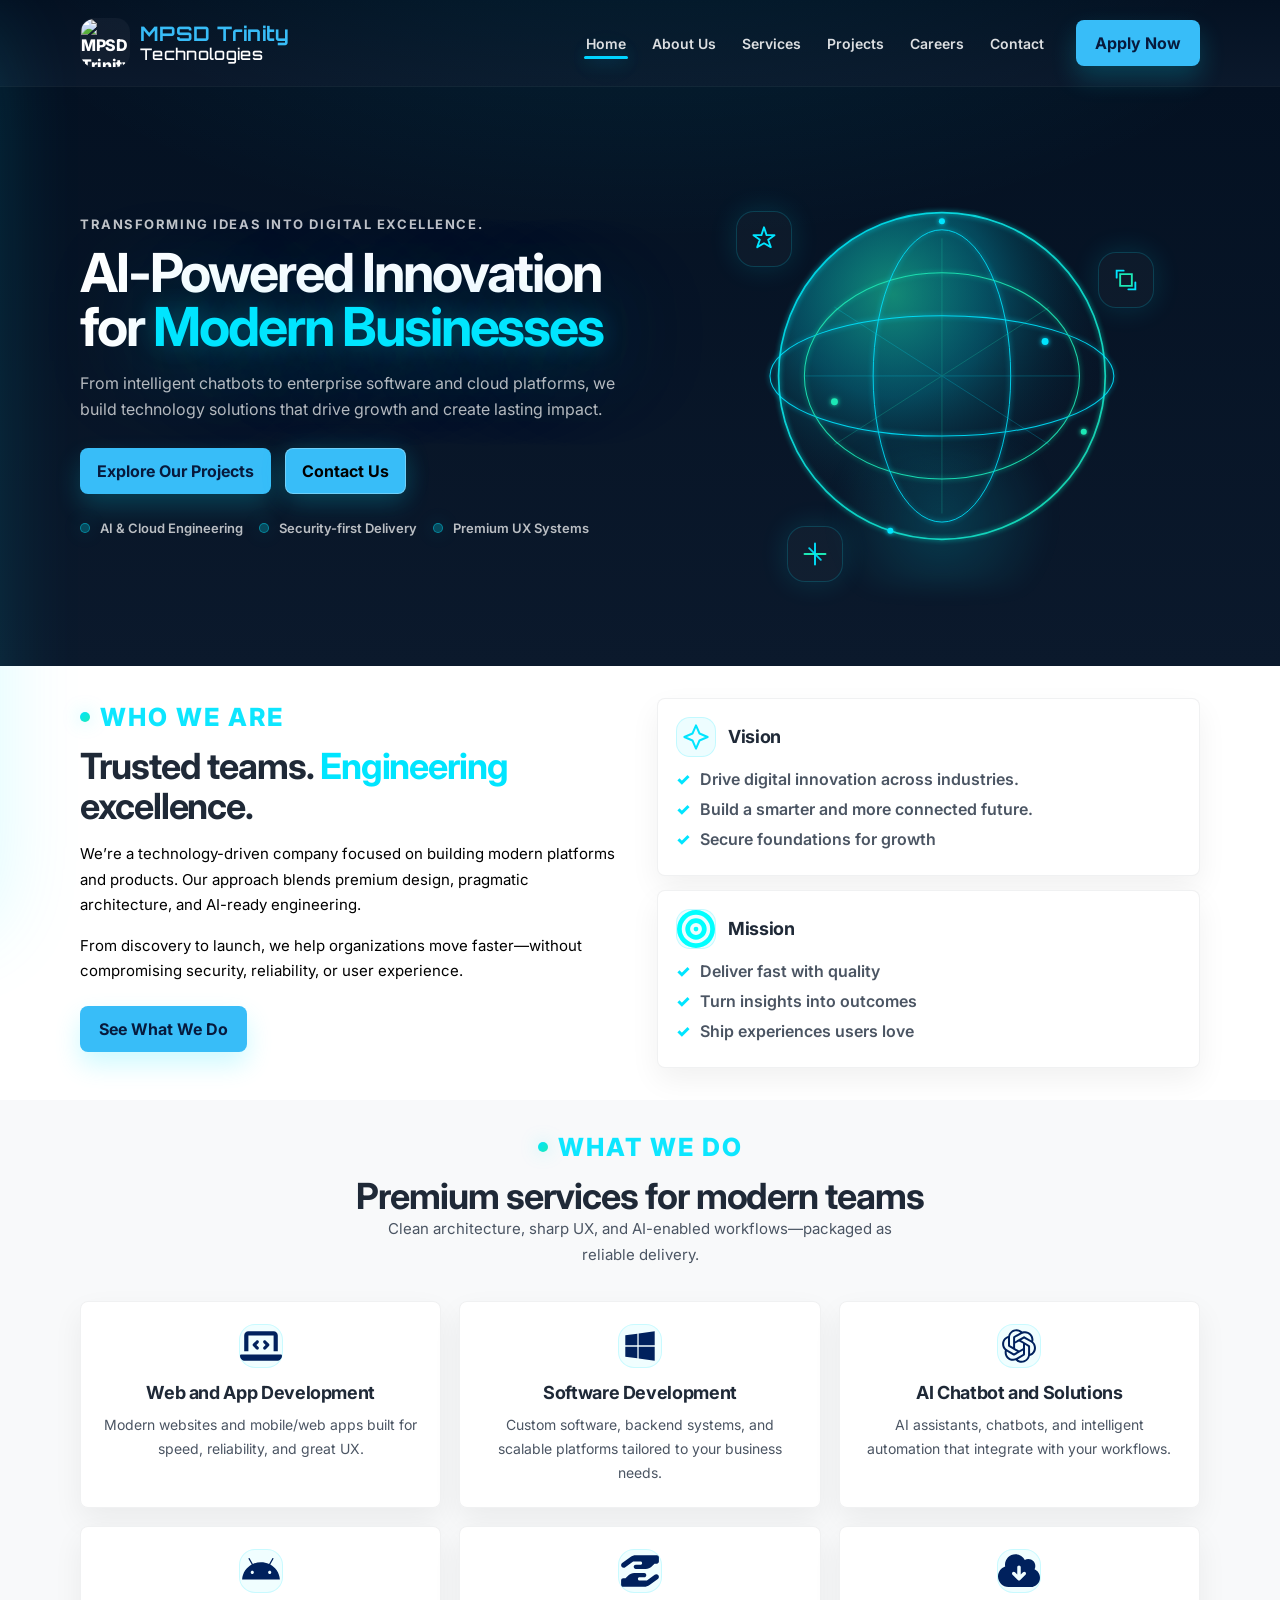
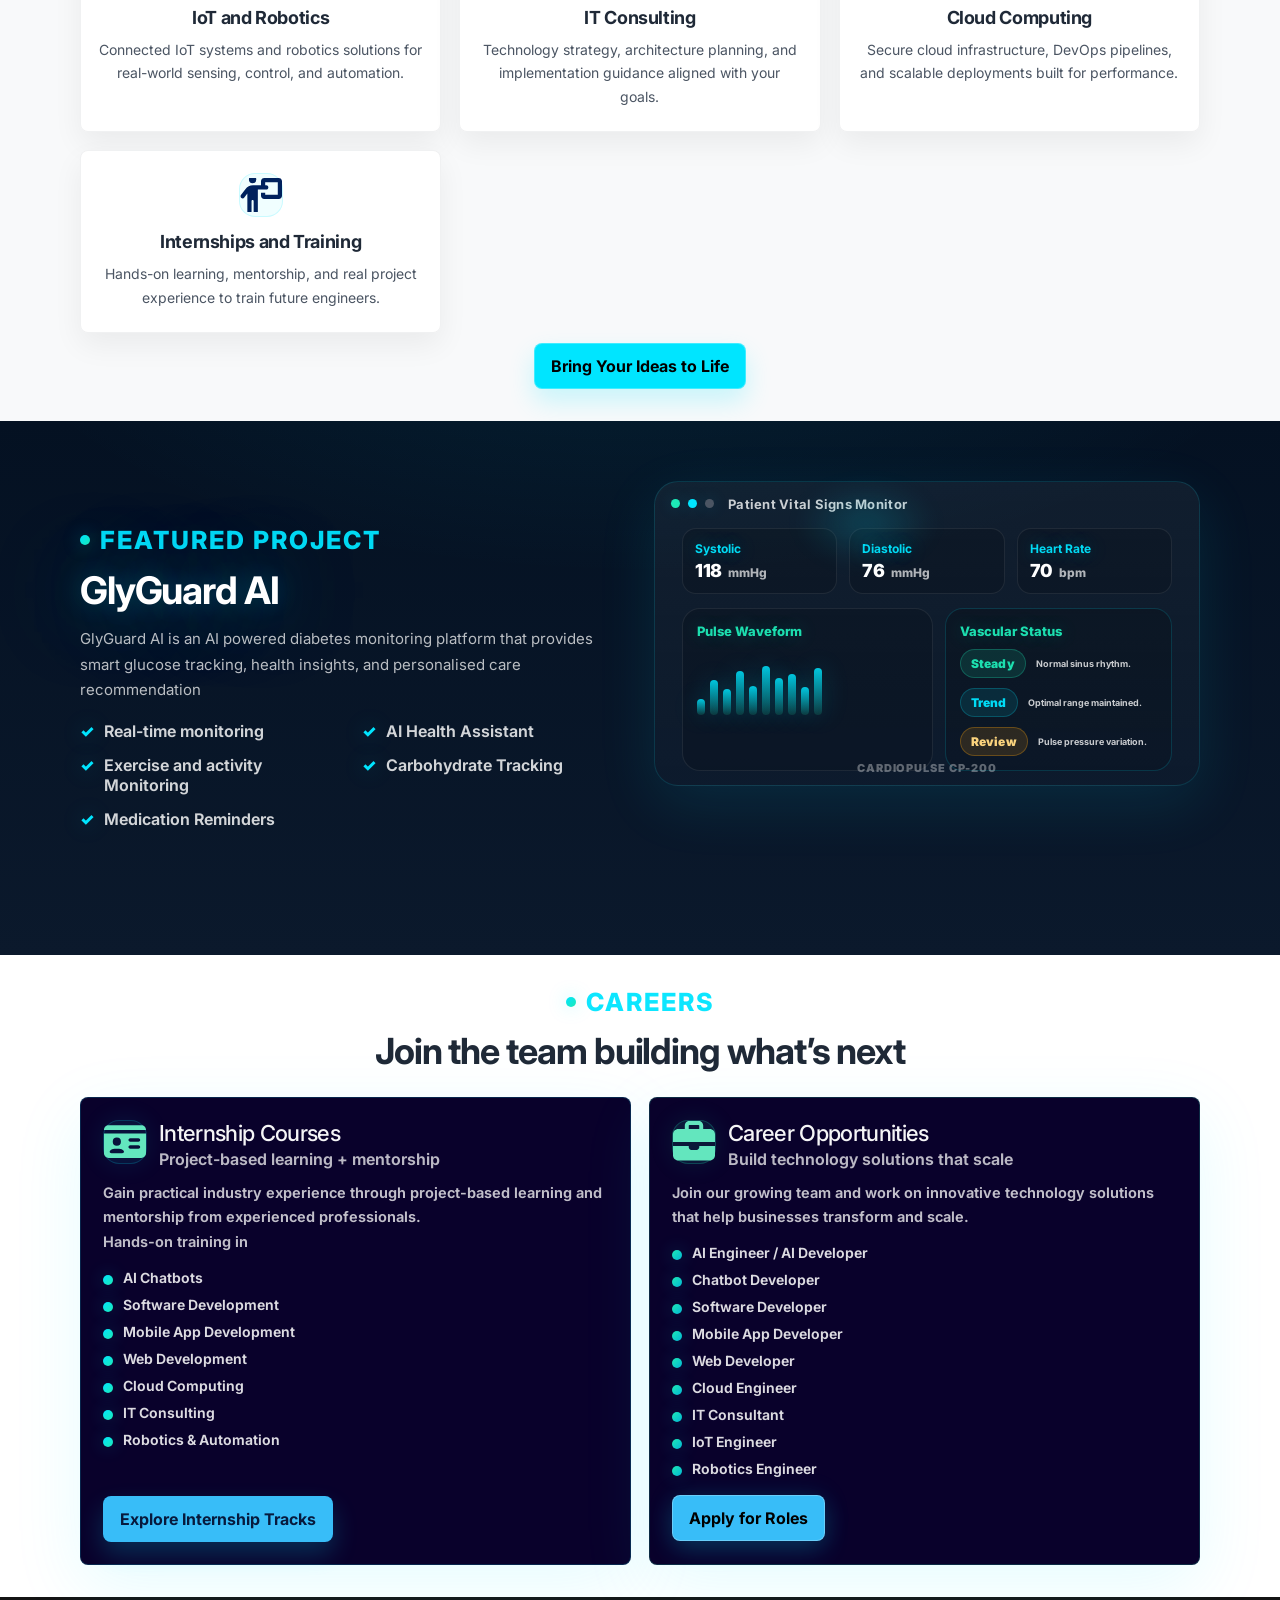
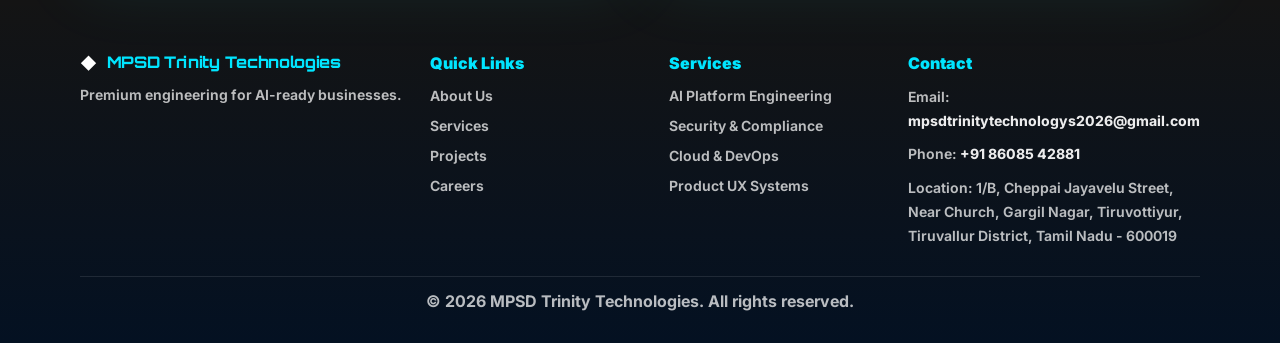
==== index.html @ 59fd7f6c "Add files via upload" ====
<!doctype html>
<html lang="en">
<head>
  <meta charset="UTF-8" />
  <meta name="viewport" content="width=device-width, initial-scale=1.0" />
  <meta name="description" content="MPSD Trinity Technologies — AI-powered innovation, software development, cloud computing, and IT consulting for modern businesses." />
  <meta name="keywords" content="MPSD Trinity Technologies, AI, software development, cloud computing, IT consulting, web development, chatbot" />
  <meta property="og:title" content="MPSD Trinity Technologies — AI-Powered Innovation" />
  <meta property="og:description" content="From intelligent chatbots to enterprise software and cloud platforms, we build technology solutions that drive growth." />
  <meta property="og:type" content="website" />
  <meta property="og:url" content="https://mpsdtrinitytechnologies.com" />
  <meta name="twitter:card" content="summary_large_image" />

  <title>MPSD Trinity Technologies — AI-Powered Innovation</title>

  <link rel="icon" type="image/svg+xml" href="./favicon.svg" />

  <!-- Fonts -->
  <link rel="preconnect" href="https://fonts.googleapis.com" />
  <link rel="preconnect" href="https://fonts.gstatic.com" crossorigin />
  <link href="https://fonts.googleapis.com/css2?family=Inter:wght@400;500;600;700;800&display=swap" rel="stylesheet" />
  <link href="https://fonts.googleapis.com/css2?family=Orbitron:wght@500;600;700;800&display=swap" rel="stylesheet" />

  <link rel="stylesheet" href="./styles.css" />
</head>
<body>
  <!-- Shared Header -->
  <div data-include="navbar"></div>

  <!-- Hero -->
  <section class="section section--dark" id="home">
    <div class="container hero">
      <div class="hero-left">
        <div class="kicker">Transforming Ideas into Digital Excellence.</div>
        <h1 class="hero-title">
          AI-Powered Innovation for <span class="accent" style="text-shadow: 0 0 100px rgba(0, 229, 255, 0.55), 0 0 26px rgba(0, 229, 255, 0.24);">Modern Businesses</span>
        </h1>
        <p class="hero-subtitle">
From intelligent chatbots to enterprise software and cloud platforms, we build technology solutions that drive growth and create lasting impact.        </p>

        <div class="hero-actions">
          <a class="btn btn--primary" href="projects.html">Explore Our Projects</a>
          <a class="btn btn--ghost" href="contact.html">Contact Us</a>
        </div>

        <div class="hero-trust" aria-label="Highlights">
          <div class="trust-item"><span class="trust-dot" aria-hidden="true"></span>AI & Cloud Engineering</div>
          <div class="trust-item"><span class="trust-dot" aria-hidden="true"></span>Security-first Delivery</div>
          <div class="trust-item"><span class="trust-dot" aria-hidden="true"></span>Premium UX Systems</div>
        </div>
      </div>

      <div class="hero-right" aria-label="Glowing tech graphic">
        <div class="globe-wrap">
          <!-- Neon abstract globe + orbit lines -->
          <svg class="globe" viewBox="0 0 600 600" role="img" aria-label="Globe graphic">
            <defs>
              <radialGradient id="g1" cx="35%" cy="25%" r="70%">
                <stop offset="0%" stop-color="#1DE9B6" stop-opacity="0.55" />
                <stop offset="45%" stop-color="#00E5FF" stop-opacity="0.25" />
                <stop offset="100%" stop-color="#041122" stop-opacity="0" />
              </radialGradient>
              <linearGradient id="stroke" x1="0" y1="0" x2="1" y2="1">
                <stop offset="0%" stop-color="#00E5FF" />
                <stop offset="100%" stop-color="#1DE9B6" />
              </linearGradient>
              <filter id="glow">
                <feGaussianBlur stdDeviation="3" result="blur" />
                <feMerge>
                  <feMergeNode in="blur" />
                  <feMergeNode in="SourceGraphic" />
                </feMerge>
              </filter>
            </defs>

            <circle cx="300" cy="300" r="190" fill="url(#g1)" />
            <circle cx="300" cy="300" r="190" fill="none" stroke="url(#stroke)" stroke-width="2" opacity="0.9" filter="url(#glow)" />

            <!-- Latitude/longitude rings -->
            <g opacity="0.9" filter="url(#glow)">
              <ellipse cx="300" cy="300" rx="200" ry="70" fill="none" stroke="#00E5FF" stroke-width="1.2" />
              <ellipse cx="300" cy="300" rx="160" ry="120" fill="none" stroke="#1DE9B6" stroke-width="1.2" />
              <ellipse cx="300" cy="300" rx="80" ry="170" fill="none" stroke="#00E5FF" stroke-width="1.1" />
            </g>

            <!-- Orbit particles -->
            <g filter="url(#glow)">
              <circle cx="420" cy="260" r="4" fill="#00E5FF" />
              <circle cx="175" cy="330" r="4" fill="#1DE9B6" />
              <circle cx="300" cy="120" r="3.5" fill="#00E5FF" />
              <circle cx="465" cy="365" r="3.5" fill="#1DE9B6" />
              <circle cx="240" cy="480" r="3.5" fill="#00E5FF" />
            </g>

            <!-- Tech grid -->
            <g opacity="0.25">
              <path d="M140 300H460" stroke="#00E5FF" stroke-width="1" />
              <path d="M300 140V460" stroke="#1DE9B6" stroke-width="1" />
              <path d="M175 220L425 380" stroke="#00E5FF" stroke-width="1" />
              <path d="M425 220L175 380" stroke="#1DE9B6" stroke-width="1" />
            </g>
          </svg>

          <!-- Floating AI/tech icons -->
          <div class="float-icon i-1" aria-hidden="true">
            <svg width="28" height="28" viewBox="0 0 24 24" fill="none" xmlns="http://www.w3.org/2000/svg">
              <path d="M12 2l2.2 6.7H21l-5.4 3.9L17.8 19 12 15.6 6.2 19l2.2-6.4L3 8.7h6.8L12 2z" stroke="#00E5FF" stroke-width="1.6" stroke-linejoin="round" />
            </svg>
          </div>
          <div class="float-icon i-2" aria-hidden="true">
            <svg width="28" height="28" viewBox="0 0 24 24" fill="none" xmlns="http://www.w3.org/2000/svg">
              <path d="M7 7h10v10H7V7z" stroke="#1DE9B6" stroke-width="1.6" />
              <path d="M4 10V4h6" stroke="#00E5FF" stroke-width="1.6" stroke-linecap="round" />
              <path d="M20 14v6h-6" stroke="#00E5FF" stroke-width="1.6" stroke-linecap="round" />
            </svg>
          </div>
          <div class="float-icon i-3" aria-hidden="true">
            <svg width="28" height="28" viewBox="0 0 24 24" fill="none" xmlns="http://www.w3.org/2000/svg">
              <path d="M12 3v18" stroke="#00E5FF" stroke-width="1.6" stroke-linecap="round" />
              <path d="M3 12h18" stroke="#1DE9B6" stroke-width="1.6" stroke-linecap="round" />
              <path d="M7 7l10 10" stroke="#00E5FF" stroke-width="1.6" stroke-linecap="round" opacity="0.9" />
            </svg>
          </div>

          <!-- subtle neon base -->
          <div class="neon-base" aria-hidden="true"></div>
        </div>
      </div>
    </div>
  </section>

  <!-- About Us -->
  <section class="section section--light" id="about">
    <div class="container about">
      <div class="about-left">
        <div class="section-label"><span class="accent-dot"></span> Who We Are</div>
        <h2 class="section-title section-title--dark">
          Trusted teams. <span class="accent">Engineering</span> excellence.
        </h2>
        <p class="body body--dark">
          We’re a technology-driven company focused on building modern platforms and products.
          Our approach blends premium design, pragmatic architecture, and AI-ready engineering.
        </p>
        <p class="body body--dark">
          From discovery to launch, we help organizations move faster—without compromising security, reliability, or user experience.
        </p>

        <div class="about-actions">
          <a class="btn btn--primary" href="#services">See What We Do</a>
        </div>
      </div>

      <div class="about-right" role="list" aria-label="Vision and Mission cards">
        <div class="info-card">
          <div class="info-card-top">
            <div class="line-icon" aria-hidden="true">
              <svg width="28" height="28" viewBox="0 0 24 24" fill="none" xmlns="http://www.w3.org/2000/svg">
                <path d="M12 2l3 7 7 3-7 3-3 7-3-7-7-3 7-3 3-7z" stroke="#00E5FF" stroke-width="1.7" stroke-linejoin="round" />
              </svg>
            </div>
            <h3 class="info-card-title">Vision</h3>
          </div>
          <ul class="check-list">
            <li><span class="check">✓</span>Drive digital innovation across industries.</li>
            <li><span class="check">✓</span>Build a smarter and more connected future.</li>
            <li><span class="check">✓</span>Secure foundations for growth</li>
          </ul>
        </div>

        <div class="info-card">
          <div class="info-card-top">
            <div class="line-icon" aria-hidden="true">
                   <svg xmlns="http://www.w3.org/2000/svg" viewBox="0 0 512 512">
    <path fill="#00FFFF" d="M448 256a192 192 0 1 0 -384 0 192 192 0 1 0 384 0zM0 256a256 256 0 1 1 512 0 256 256 0 1 1 -512 0zm256 80a80 80 0 1 0 0-160 80 80 0 1 0 0 160zm0-224a144 144 0 1 1 0 288 144 144 0 1 1 0-288zM224 256a32 32 0 1 1 64 0 32 32 0 1 1 -64 0z"/>
</svg>
        
            </div>
            <h3 class="info-card-title">Mission</h3>
          </div>
          <ul class="check-list">
            <li><span class="check">✓</span>Deliver fast with quality</li>
            <li><span class="check">✓</span>Turn insights into outcomes</li>
            <li><span class="check">✓</span>Ship experiences users love</li>
          </ul>
        </div>
      </div>
    </div>
  </section>

  <!-- Services -->
  <section class="section section--offwhite" id="services">
    <div class="container">
      <div class="center-head">
        <div class="section-label section-label--center"><span class="accent-dot"></span> What We Do</div>
        <h2 class="section-title section-title--dark">Premium services for modern teams</h2>
        <p class="body body--dark" style="max-width: 62ch; margin: 0 auto;">
          Clean architecture, sharp UX, and AI-enabled workflows—packaged as reliable delivery.
        </p>
      </div>

        <div class="grid-3 services-grid" role="list" aria-label="Services">
        	  <!-- 1. Web and app development -->
        	  <div class="feature-card" role="listitem">
         	  	 <div class="line-icon line-icon--c">
         	  	    <svg xmlns="http://www.w3.org/2000/svg" viewBox="0 0 640 640"><path fill="rgb(0, 33, 93)" d="M64 160C64 124.7 92.7 96 128 96L512 96C547.3 96 576 124.7 576 160L576 400L512 400L512 160L128 160L128 400L64 400L64 160zM0 467.2C0 456.6 8.6 448 19.2 448L620.8 448C631.4 448 640 456.6 640 467.2C640 509.6 605.6 544 563.2 544L76.8 544C34.4 544 0 509.6 0 467.2zM281 273L250 304L281 335C290.4 344.4 290.4 359.6 281 368.9C271.6 378.2 256.4 378.3 247.1 368.9L199.1 320.9C189.7 311.5 189.7 296.3 199.1 287L247.1 239C256.5 229.6 271.7 229.6 281 239C290.3 248.4 290.4 263.6 281 272.9zM393 239L441 287C450.4 296.4 450.4 311.6 441 320.9L393 368.9C383.6 378.3 368.4 378.3 359.1 368.9C349.8 359.5 349.7 344.3 359.1 335L390.1 304L359.1 273C349.7 263.6 349.7 248.4 359.1 239.1C368.5 229.8 383.7 229.7 393 239.1z"/></svg>
         	  	 </div>
         	    <h3 class="feature-title">Web and App Development</h3>
        	    <p class="feature-desc">Modern websites and mobile/web apps built for speed, reliability, and great UX.</p>
        	  </div>

        	  <!-- 2. Software development -->
        	  <div class="feature-card" role="listitem">
        	    <div class="line-icon line-icon--c">
        	     <svg xmlns="http://www.w3.org/2000/svg" viewBox="0 0 640 640"><path fill="rgb(0, 33, 93)" d="M96 157.7L279.6 132.4L279.6 309.8L96 309.8L96 157.7zM96 482.3L279.6 507.6L279.6 332.4L96 332.4L96 482.3zM299.8 510.3L544 544L544 332.4L299.8 332.4L299.8 510.3zM299.8 129.7L299.8 309.8L544 309.8L544 96L299.8 129.7z"/></svg>
        	    </div>
        	    <h3 class="feature-title">Software Development</h3>
        	    <p class="feature-desc">Custom software, backend systems, and scalable platforms tailored to your business needs.</p>
        	  </div>

        	  <!-- 3. AI chatbot and solutions -->
        	  <div class="feature-card" role="listitem">
        	    <div class="line-icon line-icon--c">
        	      <svg xmlns="http://www.w3.org/2000/svg" viewBox="0 0 640 640"><path fill="rgb(0, 33, 93)" d="M260.4 249.8L260.4 201.2C260.4 197.1 261.9 194 265.5 192L363.3 135.7C376.6 128 392.5 124.4 408.9 124.4C470.3 124.4 509.3 172 509.3 222.7C509.3 226.3 509.3 230.4 508.8 234.5L407.3 175.1C401.2 171.5 395 171.5 388.9 175.1L260.4 249.8zM488.7 439.2L488.7 323C488.7 315.8 485.6 310.7 479.5 307.1L351 232.4L393 208.3C396.6 206.3 399.7 206.3 403.2 208.3L501 264.7C529.2 281.1 548.1 315.9 548.1 349.7C548.1 388.6 525.1 424.5 488.7 439.3L488.7 439.3zM230.2 336.8L188.2 312.2C184.6 310.2 183.1 307.1 183.1 303L183.1 190.4C183.1 135.6 225.1 94.1 281.9 94.1C303.4 94.1 323.4 101.3 340.3 114.1L239.4 172.5C233.3 176.1 230.2 181.2 230.2 188.4L230.2 336.9L230.2 336.9zM320.6 389L260.4 355.2L260.4 283.5L320.6 249.7L380.8 283.5L380.8 355.2L320.6 389zM359.3 544.7C337.8 544.7 317.8 537.5 300.9 524.7L401.8 466.3C407.9 462.7 411 457.6 411 450.4L411 301.9L453.5 326.5C457.1 328.5 458.6 331.6 458.6 335.7L458.6 448.3C458.6 503.1 416.1 544.6 359.3 544.6L359.3 544.6zM237.8 430.5L140.1 374.2C111.9 357.8 93 323 93 289.2C93 249.8 116.6 214.4 152.9 199.6L152.9 316.3C152.9 323.5 156 328.6 162.1 332.2L290.1 406.4L248.1 430.5C244.5 432.5 241.4 432.5 237.9 430.5zM232.2 514.5C174.3 514.5 131.8 471 131.8 417.2C131.8 413.1 132.3 409 132.8 404.9L233.7 463.3C239.8 466.9 246 466.9 252.1 463.3L380.6 389.1L380.6 437.7C380.6 441.8 379.1 444.9 375.5 446.9L277.7 503.2C264.4 510.9 248.5 514.5 232.1 514.5L232.1 514.5zM359.2 575.4C421.2 575.4 472.9 531.4 484.6 473C541.9 458.1 578.8 404.4 578.8 349.6C578.8 313.8 563.4 278.9 535.8 253.9C538.4 243.1 539.9 232.4 539.9 221.6C539.9 148.4 480.5 93.6 411.9 93.6C398.1 93.6 384.8 95.6 371.5 100.3C348.5 77.8 316.7 63.4 281.9 63.4C219.9 63.4 168.2 107.4 156.5 165.8C99.2 180.6 62.3 234.4 62.3 289.2C62.3 325 77.7 359.9 105.3 384.9C102.7 395.7 101.2 406.4 101.2 417.2C101.2 490.4 160.6 545.2 229.2 545.2C243 545.2 256.3 543.2 269.6 538.5C292.6 561 324.4 575.4 359.2 575.4z"/></svg>

        	    </div>
        	    <h3 class="feature-title">AI Chatbot and Solutions</h3>
        	    <p class="feature-desc">AI assistants, chatbots, and intelligent automation that integrate with your workflows.</p>
        	  </div>

        	  <!-- 4. IoT and robotics -->
        	  <div class="feature-card" role="listitem">
        	    <div class="line-icon line-icon--c">
        	      <svg xmlns="http://www.w3.org/2000/svg" viewBox="0 0 640 640"><path fill="rgb(0, 33, 93)" d="M452.5 317.9C465.8 317.9 476.5 328.6 476.5 341.9C476.5 355.2 465.8 365.9 452.5 365.9C439.2 365.9 428.5 355.2 428.5 341.9C428.5 328.6 439.2 317.9 452.5 317.9zM187.4 317.9C200.7 317.9 211.4 328.6 211.4 341.9C211.4 355.2 200.7 365.9 187.4 365.9C174.1 365.9 163.4 355.2 163.4 341.9C163.4 328.6 174.1 317.9 187.4 317.9zM461.1 221.4L509 138.4C509.8 137.3 510.3 136 510.5 134.6C510.7 133.2 510.7 131.9 510.4 130.5C510.1 129.1 509.5 127.9 508.7 126.8C507.9 125.7 506.9 124.8 505.7 124.1C504.5 123.4 503.2 123 501.8 122.8C500.4 122.6 499.1 122.8 497.8 123.2C496.5 123.6 495.3 124.3 494.2 125.1C493.1 125.9 492.3 127.1 491.7 128.3L443.2 212.4C404.4 195 362.4 186 319.9 186C277.4 186 235.4 195 196.6 212.4L148.2 128.4C147.6 127.2 146.7 126.1 145.7 125.2C144.7 124.3 143.4 123.7 142.1 123.3C140.8 122.9 139.4 122.8 138.1 122.9C136.8 123 135.4 123.5 134.2 124.2C133 124.9 132 125.8 131.2 126.9C130.4 128 129.8 129.3 129.5 130.6C129.2 131.9 129.2 133.3 129.4 134.7C129.6 136.1 130.2 137.3 130.9 138.5L178.8 221.5C96.5 266.2 40.2 349.5 32 448L608 448C599.8 349.5 543.5 266.2 461.1 221.4z"/></svg>

        	    </div>
        	    <h3 class="feature-title">IoT and Robotics</h3>
        	    <p class="feature-desc">Connected IoT systems and robotics solutions for real-world sensing, control, and automation.</p>
        	  </div>

        	  <!-- 5. IT consulting -->
        	  <div class="feature-card" role="listitem">
        	    <div class="line-icon line-icon--c">
        	    <svg xmlns="http://www.w3.org/2000/svg" viewBox="0 0 640 640"><path fill="rgb(0, 33, 93)" d="M498.8 250.5L541.3 208L576 208C593.7 208 608 193.7 608 176L608 112C608 94.3 593.7 80 576 80L255.6 80C226.6 80 198.3 89.3 174.9 106.5L48.3 199.8C30.5 212.9 26.7 237.9 39.8 255.7C52.9 273.5 77.9 277.3 95.7 264.2L215.4 176L328 176C341.3 176 352 186.7 352 200C352 213.3 341.3 224 328 224L256 224C238.3 224 224 238.3 224 256C224 273.7 238.3 288 256 288L408.2 288C442.1 288 474.7 274.5 498.7 250.5zM141.3 389.5L98.7 432L64 432C46.3 432 32 446.3 32 464L32 528C32 545.7 46.3 560 64 560L384.5 560C413.5 560 441.8 550.7 465.2 533.5L591.8 440.2C609.6 427.1 613.4 402.1 600.3 384.3C587.2 366.5 562.2 362.7 544.4 375.8L424.6 464L312 464C298.7 464 288 453.3 288 440C288 426.7 298.7 416 312 416L384 416C401.7 416 416 401.7 416 384C416 366.3 401.7 352 384 352L231.8 352C197.9 352 165.3 365.5 141.3 389.5z"/></svg>
        	    </div>
        	    <h3 class="feature-title">IT Consulting</h3>
        	    <p class="feature-desc">Technology strategy, architecture planning, and implementation guidance aligned with your goals.</p>
        	  </div>

        	  <!-- 6. Cloud computing -->
        	  <div class="feature-card" role="listitem">
        	    <div class="line-icon line-icon--c">
        	     <svg xmlns="http://www.w3.org/2000/svg" viewBox="0 0 576 512"><path fill="rgb(0, 33, 93)" d="M144 480c-79.5 0-144-64.5-144-144 0-63.4 41-117.2 97.9-136.5-1.3-7.7-1.9-15.5-1.9-23.5 0-79.5 64.5-144 144-144 55.4 0 103.5 31.3 127.6 77.1 14.2-8.3 30.8-13.1 48.4-13.1 53 0 96 43 96 96 0 15.7-3.8 30.6-10.5 43.7 44 20.3 74.5 64.7 74.5 116.3 0 70.7-57.3 128-128 128l-304 0zM377 313c9.4-9.4 9.4-24.6 0-33.9s-24.6-9.4-33.9 0l-31 31 0-102.1c0-13.3-10.7-24-24-24s-24 10.7-24 24l0 102.1-31-31c-9.4-9.4-24.6-9.4-33.9 0s-9.4 24.6 0 33.9l72 72c9.4 9.4 24.6 9.4 33.9 0l72-72z"/></svg>

        	    </div>
        	    <h3 class="feature-title">Cloud Computing</h3>
        	    <p class="feature-desc">Secure cloud infrastructure, DevOps pipelines, and scalable deployments built for performance.</p>
        	  </div>

        	  <!-- 7. Internships and training -->
        	  <div class="feature-card" role="listitem">
        	    <div class="line-icon line-icon--c">
        	      <svg xmlns="http://www.w3.org/2000/svg" viewBox="0 0 640 512"><!--!Font Awesome Free v7.2.0 by @fontawesome - https://fontawesome.com License - https://fontawesome.com/license/free Copyright 2026 Fonticons, Inc.--><path fill="rgb(0, 33, 93)" d="M192 80a56 56 0 1 0 0-112 56 56 0 1 0 0 112zM176 512l0-160c0-8.8 7.2-16 16-16s16 7.2 16 16l0 160c0 17.7 14.3 32 32 32s32-14.3 32-32l0-336 128 0c17.7 0 32-14.3 32-32s-14.3-32-32-32l-16 0 0-48 192 0 0 192-192 0 0-32-64 0 0 48c0 26.5 21.5 48 48 48l224 0c26.5 0 48-21.5 48-48l0-224c0-26.5-21.5-48-48-48L368 0c-26.5 0-48 21.5-48 48l0 64-122.7 0c-45.6 0-88.5 21.6-115.6 58.2L14.3 260.9c-10.5 14.2-7.6 34.2 6.6 44.8s34.2 7.6 44.8-6.6L112 236.7 112 512c0 17.7 14.3 32 32 32s32-14.3 32-32z"/></svg>

        	    </div>
        	    <h3 class="feature-title">Internships and Training</h3>
        	    <p class="feature-desc">Hands-on learning, mentorship, and real project experience to train future engineers.</p>
        	  </div> 
            
      </div>
           <div style="text-align: center;">     <a class="btn btn--primary" href="./contact.html" style="margin-top: 10px; background: var(--cyan); color: black; border-color: rgba(255,255,255,0.25); box-shadow: 0 12px 26px rgba(0,229,255,0.20);">Bring Your Ideas to Life</a>

           </div>    </div>
  </section>

  <!-- Featured Project -->
  <section class="section section--dark" id="projects">
    <div class="container project">
      <div class="project-left">
        <div class="section-label"><span class="accent-dot" style="text-shadow: 0 0 85px rgba(0, 229, 255, 0.55), 0 0 26px rgba(0, 229, 255, 0.24);"></span> Featured Project</div>
        <h2 class="section-title" style="text-shadow: 0 0 85px rgba(0, 229, 255, 0.55), 0 0 26px rgba(0, 229, 255, 0.24);">GlyGuard AI</h2>
        <p class="body body--light">GlyGuard AI is an AI powered diabetes  monitoring platform that provides smart glucose tracking, health insights, and personalised care recommendation 
        </p>

        <div class="bullet-grid" role="list" aria-label="Project benefits">
          <div class="bullet-item"><span class="check check--glow">✓</span>Real-time monitoring</div>
          <div class="bullet-item"><span class="check check--glow">✓</span>AI Health Assistant</div>
          <div class="bullet-item"><span class="check check--glow">✓</span>Exercise and activity Monitoring </div>
          <div class="bullet-item"><span class="check check--glow">✓</span>Carbohydrate Tracking</div>
          <div class="bullet-item"><span class="check check--glow">✓</span>Medication Reminders</div>

        </div>

        <div class="project-actions">
        </div>

      </div>

      <div class="project-right" aria-label="Product mockup">
        <div class="mockup-stack">
          <div class="mockup laptop" aria-hidden="true">
            <div class="mockup-topbar">
              <span class="dot" style="background:#1DE9B6"></span>
              <span class="dot" style="background:#00E5FF"></span>
              <span class="dot" style="background:#4B5563"></span>
              <div class="mockup-title">Patient Vital Signs Monitor</div>

            </div>
            <div class="mockup-body">
              <div class="dash-row">
                <div class="metric">
                  <div class="metric-label metric-label--glow">Systolic</div>
                  <div class="metric-value metric-value--blood">118<span class="metric-unit">mmHg</span></div>
                </div>
                <div class="metric">
                  <div class="metric-label metric-label--glow">Diastolic</div>
                  <div class="metric-value metric-value--blood">76<span class="metric-unit">mmHg</span></div>
                </div>
                <div class="metric">
                  <div class="metric-label metric-label--glow">Heart Rate</div>
                  <div class="metric-value metric-value--blood">70<span class="metric-unit">bpm</span></div>
                </div>

              </div>

              <div class="dash-panels">
                <div class="panel panel--chart panel--vitals" aria-label="Pulse waveform">
                  <div class="panel-title panel-title--teal">Pulse Waveform</div>
                  <div class="pulse-bars" aria-hidden="true">
                    <span></span><span></span><span></span><span></span><span></span><span></span><span></span><span></span><span></span><span></span>
                  </div>
                </div>
                <div class="panel panel--list panel--vascular" aria-label="Vascular status">
                  <div class="panel-title panel-title--teal">Vascular Status</div>
                  <ul class="panel-list panel-list--vascular" role="list">
                    <li>
                      <span class="v-pill v-pill--steady">Steady</span>
                      <span class="v-text">Normal sinus rhythm.</span>
                    </li>
                    <li>
                      <span class="v-pill v-pill--trend">Trend</span>
                      <span class="v-text">Optimal range maintained.</span>
                    </li>
                    <li>
                      <span class="v-pill v-pill--review">Review</span>
                      <span class="v-text">Pulse pressure variation.</span>
                    </li>
                  </ul>
                </div>
              </div>

            </div>

            <div class="mockup-frame-mark" aria-hidden="true">CardioPulse CP-200</div>
          </div>


          <!-- <div class="mockup phone" aria-hidden="true">
            <div class="phone-notch"></div>
            <div class="phone-screen">
              <div class="phone-head">AI Status</div>
              <div class="phone-row">
                <div class="ring">
                  <div class="ring-inner"></div>
                </div>
                <div>
                  <div class="phone-k">Model health</div>
                  <div class="phone-v"><span class="accent">Stable</span></div>
                </div>
              </div>
              <div class="phone-cards">
                <div class="mini-card">Anomaly score ↓</div>
                <div class="mini-card">Alerts auto-routed</div>
                <div class="mini-card">Latency under target</div>
              </div>
            </div>
          </div> -->

          <div class="mockup-glow" aria-hidden="true"></div>
        </div>
      </div>
    </div>
  </section>



  <!-- Careers & Internships -->
  <section class="section section--light" id="careers">
    <div class="container careers">
      <div class="center-head" style="margin-bottom: 18px;">
        <div class="section-label section-label--center"><span class="accent-dot"></span> Careers</div>
        <h2 class="section-title section-title--dark">Join the team building what’s next</h2>
      </div>

      <div class="career-two-col" aria-label="Internship and career opportunities">
        <!-- Container 1: Internship Courses -->
        <div class="career-glass-card" role="group" aria-label="Internship Courses">
          <div class="career-card-head">
            <div class="career-card-icon" aria-hidden="true">
              <svg xmlns="http://www.w3.org/2000/svg" viewBox="0 0 576 512"><!--!Font Awesome Free v7.2.0 by @fontawesome - https://fontawesome.com License - https://fontawesome.com/license/free Copyright 2026 Fonticons, Inc.--><path fill="rgb(99, 230, 190)" d="M0 96C0 60.7 28.7 32 64 32l448 0c35.3 0 64 28.7 64 64L0 96zm0 48l576 0 0 272c0 35.3-28.7 64-64 64L64 480c-35.3 0-64-28.7-64-64L0 144zM247.3 416c20.2 0 35.3-19.4 22.4-35-14.7-17.7-36.9-29-61.7-29l-64 0c-24.8 0-47 11.3-61.7 29-12.9 15.6 2.2 35 22.4 35l142.5 0zM176 312a56 56 0 1 0 0-112 56 56 0 1 0 0 112zM360 208c-13.3 0-24 10.7-24 24s10.7 24 24 24l112 0c13.3 0 24-10.7 24-24s-10.7-24-24-24l-112 0zm0 96c-13.3 0-24 10.7-24 24s10.7 24 24 24l112 0c13.3 0 24-10.7 24-24s-10.7-24-24-24l-112 0z"/></svg>
                <!-- <path d="M4 19V5" stroke="#00E5FF" stroke-width="1.7" stroke-linecap="round"/>
                <path d="M4 5h16l-2 6H6l-2-6z" stroke="#1DE9B6" stroke-width="1.7" stroke-linejoin="round"/>
                <path d="M8 19h8" stroke="#00E5FF" stroke-width="1.7" stroke-linecap="round"/>
              </svg> -->
            </div>
            <div>
              <div class="career-card-title">Internship Courses</div>
              <div class="career-card-sub">Project-based learning + mentorship</div>
            </div>
          </div>

          <p class="career-card-desc">Gain practical industry experience through project-based learning and mentorship from experienced professionals.      <br>    Hands-on training in
</p>

          <ul class="career-bullets" role="list">
            <li><span class="career-bullet-dot" aria-hidden="true"></span> AI Chatbots</li>
            <li><span class="career-bullet-dot" aria-hidden="true"></span>Software Development</li>
            <li><span class="career-bullet-dot" aria-hidden="true"></span>Mobile App Development</li>
            <li><span class="career-bullet-dot" aria-hidden="true"></span>Web Development</li>
            <li><span class="career-bullet-dot" aria-hidden="true"></span>Cloud Computing</li>
            <li><span class="career-bullet-dot" aria-hidden="true"></span>IT Consulting</li>
            <li><span class="career-bullet-dot" aria-hidden="true"></span>Robotics &amp; Automation</li>
          </ul>

          <div class="career-card-actions" style="padding-top: 30px;">
            <a class="btn btn--primary" href="career.html">Explore Internship Tracks</a>
          </div>
        </div>

        <!-- Container 2: Career Opportunities -->
        <div class="career-glass-card career-glass-card--alt" role="group" aria-label="Career Opportunities">
          <div class="career-card-head">
            <div class="career-card-icon" aria-hidden="true">
<svg xmlns="http://www.w3.org/2000/svg" viewBox="0 0 512 512"><!--!Font Awesome Free v7.2.0 by @fontawesome - https://fontawesome.com License - https://fontawesome.com/license/free Copyright 2026 Fonticons, Inc.--><path fill="rgb(99, 230, 190)" d="M200 48l112 0c4.4 0 8 3.6 8 8l0 40-128 0 0-40c0-4.4 3.6-8 8-8zm-56 8l0 40-80 0C28.7 96 0 124.7 0 160l0 96 512 0 0-96c0-35.3-28.7-64-64-64l-80 0 0-40c0-30.9-25.1-56-56-56L200 0c-30.9 0-56 25.1-56 56zM512 304l-192 0 0 16c0 17.7-14.3 32-32 32l-64 0c-17.7 0-32-14.3-32-32l0-16-192 0 0 112c0 35.3 28.7 64 64 64l384 0c35.3 0 64-28.7 64-64l0-112z"/></svg>

            </div>
            <div>
              <div class="career-card-title">Career Opportunities</div>
              <div class="career-card-sub">Build technology solutions that scale</div>
            </div>
          </div>

          <p class="career-card-desc">Join our growing team and work on innovative technology solutions that help businesses transform and scale.</p>

          <ul class="career-bullets" role="list">
            <li><span class="career-bullet-dot" aria-hidden="true"></span>AI Engineer / AI Developer</li>
            <li><span class="career-bullet-dot" aria-hidden="true"></span>Chatbot Developer</li>
            <li><span class="career-bullet-dot" aria-hidden="true"></span>Software Developer</li>
            <li><span class="career-bullet-dot" aria-hidden="true"></span>Mobile App Developer</li>
            <li><span class="career-bullet-dot" aria-hidden="true"></span>Web Developer</li>
            <li><span class="career-bullet-dot" aria-hidden="true"></span>Cloud Engineer</li>
            <li><span class="career-bullet-dot" aria-hidden="true"></span>IT Consultant</li>
            <li><span class="career-bullet-dot" aria-hidden="true"></span>IoT Engineer</li>
            <li><span class="career-bullet-dot" aria-hidden="true"></span>Robotics Engineer</li>
          </ul>

          <div class="career-card-actions">
            <a class="btn btn--ghost" href="career.html">Apply for Roles</a>
          </div>
        </div>
      </div>
    </div>
  </section>




  <!-- Shared Footer -->
  <div data-include="footer"></div>

  <button id="back-to-top" type="button" aria-label="Back to Top">↑</button>

  <script src="./script.js"></script>
</body>
</html>
---- styles.css ----
/* NovaTech Landing Page — Global Design System */
:root{
  --navy-900:#041122;
  --navy-800:#0B192C;
  --white:#FFFFFF;
  --offwhite:#F8F9FA;
  --text-dark:#1F2937;
  --text-mid:#4B5563;
  --cyan:#00E5FF;
  --teal:#1DE9B6;

  --radius:8px;
  --shadow-soft: 0 14px 40px rgba(2, 12, 27, 0.10);
  --shadow-soft-2: 0 10px 28px rgba(2, 12, 27, 0.12);
  --shadow-card: 0 12px 30px rgba(0,0,0,0.06);

  --container: 1120px;
}

*{ box-sizing:border-box; }
html,body{ height:100%; }
body{
  margin:0;
  font-family: Inter, Roboto, Montserrat, system-ui, -apple-system, Segoe UI, Arial, sans-serif;
  color: var(--text-dark);
  background: var(--white);
}

.brand-name,
.brand-line{
  font-family: Orbitron, sans-serif;
}


a{ color:inherit; text-decoration:none; }

.contact-link{ color: rgba(255,255,255,0.92); font-weight: 750; }
.contact-link:hover{ color: #fff; } 


.section{ padding: 32px 0; position: relative; }
.section--dark{
  background: radial-gradient(1200px 500px at 50% -120px, rgba(0,229,255,0.08), transparent 55%),
              linear-gradient(180deg, var(--navy-900) 0%, var(--navy-800) 100%);
  color: var(--white);
}
.section--light{ background: var(--white); }
.section--offwhite{ background: var(--offwhite); }

.container{
  width: min(var(--container), calc(100% - 40px));
  margin: 0 auto;
}

/* Header */
.site-header{
  position: sticky;
  top: 0;
  z-index: 50;
  box-shadow: 0 1px 0 rgba(255,255,255,0.06);
}





.brand{
  display:flex;
  align-items:center;
  gap: 10px;
  font-weight: 800;
  letter-spacing: -0.02em;
  color: var(--white);
}

/* Logo placeholder (empty box until you add logo) */
.brand-logo-img {
    width: 50px;
    height: 50px;
    border-radius: 14px;
    background: rgba(255, 255, 255, 0.04);
    object-fit: contain;
    padding: 1px;
}


.brand-name{ color:var(--cyan); font-size: 16px; line-height: 1.1; display:flex; flex-direction:column; align-items:flex-start; }

.brand-line{ font-weight: 900; letter-spacing: -0.02em; }
.brand-line--primary{
  color: #38BDF8;
  font-size: 20px;
  line-height: 1.15;
  font-weight: 700;
  letter-spacing: 0.02em;
}

.brand-line--secondary{
  color: #FFFFFF;
  font-size: 16px;
  line-height: 1.15;
  font-weight: 500;
  letter-spacing: 0.02em;
}




.nav{ display:flex; align-items:center; gap: 16px; position: relative; }
.nav-toggle{
  display:none;
  background: transparent;
  border: 1px solid rgba(255,255,255,0.18);
  color: var(--white);
  border-radius: 10px;
  padding: 10px 12px;
}

.nav-links-wrap{ position:relative; }

.nav-links{
  list-style:none;
  display:flex;
  gap: 24px;
  margin:0;
  padding:0;
  position:relative;
}

.nav-underline{
  position:absolute;
  left:0;
  bottom:-6px;
  height:3px;
  width:0;
  border-radius:999px;
  background: #00D4FF;
  box-shadow: 0 0 18px rgba(0,212,255,0.45), 0 0 40px rgba(0,212,255,0.20);
  transform: translateX(0);
  transition: transform 420ms cubic-bezier(.2,.8,.2,1), width 420ms cubic-bezier(.2,.8,.2,1);
  pointer-events:none;
}

.nav-link{
  color: rgba(255,255,255,0.86);
  font-weight: 600;
  font-size: 14px;
  padding: 10px 2px;
  transition: color .15s ease;
}
.nav-link:hover{ color: var(--white); }

.btn{
  border-radius: var(--radius);
  font-weight: 700;
  display:inline-flex;
  align-items:center;
  justify-content:center;
  padding: 12px 16px;
  gap: 10px;
  border: 1px solid transparent;
  transition: transform .12s ease, box-shadow .12s ease, background-color .12s ease, border-color .12s ease;
  /* Cyan glow for all buttons */
  box-shadow:
    0 10px 26px rgba(0,229,255,0.16),
    0 0 28px rgba(0,229,255,0.10);
}
.btn:hover{
  transform: translateY(-1px);
  box-shadow:
    0 16px 34px rgba(0,229,255,0.22),
    0 0 44px rgba(0,229,255,0.16);
}
.btn--primary{
  background: #38BDF8;
  color: #071A3D;
  /* Keep cyan glow (normalized to cyan palette) */
  box-shadow: 0 12px 26px rgba(0,229,255,0.20);
}

.btn--ghost{
  background: #38BDF8;
  border-color: rgba(255,255,255,0.25);
  color: black;
  box-shadow:
    0 10px 26px rgba(0,229,255,0.16),
    0 0 28px rgba(0,229,255,0.10);
}
.btn--header{
  padding: 12px 18px;
}
.btn--full{ width:100%; padding: 13px 16px; }

/* Header layout helpers (desktop-first). */
.header-inner{
  display:flex;
  align-items:center;
  gap: 12px;
  min-height: 86px;
  padding-top: 10px;
  padding-bottom: 10px;
}



.nav{
  flex: 0 0 auto;
}

.brand{
  flex: 0 0 auto;
}

/* Keep everything in one row on desktop. */
.header-inner{
  flex-wrap: nowrap;
}


/* Typography */
.kicker{
  color: rgba(255,255,255,0.75);
  font-weight: 700;
  font-size: 13px;
  letter-spacing: .12em;
  text-transform: uppercase;
}
.hero-title{
  margin: 14px 0 0;
  font-size: clamp(34px, 4.2vw, 54px);
  line-height: 1.02;
  letter-spacing: -0.04em;
}
.accent{ color: var(--cyan); }
.hero-subtitle{
  margin: 16px 0 0;
  color: rgba(255,255,255,0.70);
  font-size: 16px;
  line-height: 1.6;
  max-width: 54ch;
}

.body{ color: var(--text-mid); font-size: 15px; line-height: 1.7; }
.body--dark{ color: black }

.section-label{
  display:inline-flex;
  align-items:center;
  gap: 10px;
  color: rgba(0,229,255,0.95);
  font-weight: 800;
  letter-spacing: .08em;
  text-transform: uppercase;
  font-size: 25px;
}
.accent-dot{
  width: 10px;
  height: 10px;
  border-radius: 999px;
  background: linear-gradient(135deg, var(--cyan), var(--teal));
  box-shadow: 0 0 18px rgba(0,229,255,0.35);
}
.section-label--center{ justify-content:center; display:flex; }

.section-title{ margin: 14px 0 0; font-size: 36px; line-height: 1.12; letter-spacing: -0.03em; }
.section-title--dark{ color: var(--text-dark); }

.center-head{ text-align:center; }

/* Hero layout */
.hero{ display:grid; grid-template-columns: 1.05fr 0.95fr; gap: 34px; align-items:center; }
.hero-left{ padding: 8px 0; }
.hero-actions{ display:flex; gap: 14px; margin-top: 26px; flex-wrap: wrap; }

.hero-actions .btn--ghost{ border-color: rgba(255,255,255,0.28); }

.hero-trust{ display:flex; gap: 16px; flex-wrap:wrap; margin-top: 26px; }
.trust-item{
  display:flex;
  align-items:center;
  gap: 10px;
  color: rgba(255,255,255,0.72);
  font-weight: 600;
  font-size: 13px;
}
.trust-dot{
  width: 10px;
  height: 10px;
  border-radius: 999px;
  background: rgba(0,229,255,0.25);
  border: 1px solid rgba(0,229,255,0.4);
  box-shadow: 0 0 20px rgba(0,229,255,0.18);
}

.hero-right{ position: relative; min-height: 420px; }
.globe-wrap{ position: relative; width: 100%; height: 100%; display:grid; place-items:center; }
.globe{ width: min(520px, 100%); height: auto; }
.neon-base{
  position:absolute;
  bottom: 46px;
  width: 340px;
  height: 140px;
  background: radial-gradient(circle at 50% 50%, rgba(0,229,255,0.18), transparent 60%);
  filter: blur(10px);
}

.float-icon{
  position:absolute;
  display:grid;
  place-items:center;
  width: 56px;
  height: 56px;
  border-radius: 18px;
  background: rgba(255,255,255,0.03);
  border: 1px solid rgba(0,229,255,0.18);
  box-shadow: 0 0 28px rgba(0,229,255,0.14);
}
.i-1{ left: 10%; top: 18%; }
.i-2{ right: 9%; top: 26%; }
.i-3{ left: 20%; bottom: 10%; }

/* About */
.about{ display:grid; grid-template-columns: 1fr 1fr; gap: 34px; align-items:start; }
.about-left .section-label{ margin-top: 4px; }
.about-actions{ margin-top: 22px; }
.about-left .btn--primary{ padding: 12px 18px; }

.about-right{ display:flex; flex-direction:column; gap: 14px; }
.info-card{
  background: #fff;
  border-radius: var(--radius);
  border: 1px solid rgba(4,17,34,0.06);
  box-shadow: var(--shadow-card);
  padding: 18px 18px 16px;
}
.info-card-top{ display:flex; align-items:center; gap: 12px; }
.line-icon{
  width: 40px;
  height: 40px;
  border-radius: 14px;
  background: rgba(0,229,255,0.07);
  border: 1px solid rgba(0,229,255,0.18);
  display:grid; place-items:center;
}
.info-card-title{ margin: 0; font-size: 18px; letter-spacing: -0.02em; }

.check-list{ margin: 12px 0 0; padding: 0; list-style:none; }
.check-list li{ display:flex; align-items:center; gap: 10px; margin: 10px 0; color: var(--text-mid); font-weight: 600; }
.check{ color: var(--cyan); font-weight: 900; }

/* Services */
.section--offwhite .body--dark{ color: var(--text-mid); }

.services-grid{ 
  margin-top: 34px; 
  display:grid; 
  gap: 18px; 
  grid-template-columns: repeat(2, minmax(0, 1fr)); 
  align-items: stretch;
}

/* Orientation-based layout for services cards */
/* Portrait mode (height > width) => 2 cards per row */
@media (orientation: portrait) {
  .services-grid{
    grid-template-columns: repeat(2, minmax(0, 1fr));
  }
}

/* Landscape/Desktop mode (width > height) => 3 cards per row */
@media (orientation: landscape) and (min-width: 721px){
  .services-grid{
    grid-template-columns: repeat(3, minmax(0, 1fr));
  }
}

.feature-card{
  background: rgba(255,255,255,0.92);
  border-radius: var(--radius);
  border: 1px solid rgba(4,17,34,0.06);
  box-shadow: var(--shadow-card);
  padding: 22px 18px;
  text-align:center;
}

.line-icon--c{
  margin: 0 auto;
  width: 44px;
  height: 44px;
  border-radius: 16px;
  background: rgba(0,229,255,0.06);
  border: 1px solid rgba(0,229,255,0.16);
  display:grid; place-items:center;
}
.feature-title{ margin: 14px 0 0; font-size: 18px; letter-spacing: -0.02em; }
.feature-desc{ margin: 10px 0 0; color: var(--text-mid); font-size: 14px; line-height: 1.7; }

/* Featured Project */
.project{ display:grid; grid-template-columns: 1fr 1fr; gap: 28px; align-items:center; }

/* Featured Hero Intro (Projects page) */
.featured-hero{
  background: radial-gradient(1200px 380px at 50% -140px, rgba(0,229,255,0.10), transparent 55%),
              linear-gradient(180deg, var(--navy-900) 0%, var(--navy-800) 100%);
  color: var(--white);
  padding: 58px 0 44px;
}

.featured-hero__inner{
  display:flex;
  align-items:center;
  justify-content:center;
}

.featured-hero__content{
  text-align:center;
  max-width: 980px;
}

.featured-hero__kicker{
  font-family: Orbitron, sans-serif;
  font-size: 14px;
  font-weight: 850;
  letter-spacing: 0.14em;
  text-transform: uppercase;
  color: #FFFFFF;
  opacity: 0.96;
}

.featured-hero__title{
  margin-top: 14px;
  font-family: inter;
  font-size: clamp(32px, 5vw, 56px);
  line-height: 1.04;
  letter-spacing: 0.03em;
  font-weight: 900;
  color: #FFFFFF;
  text-shadow:
    0 0 100px rgba(0,229,255,0.55),
    0 0 26px rgba(0,229,255,0.24);
}

/* Elegant fade-in on page load */
[data-animate-on-load]{
  opacity: 0;
  transform: translateY(10px);
  animation: featuredHeroFadeIn 900ms ease forwards;
}

@keyframes featuredHeroFadeIn{
  to{ opacity: 1; transform: translateY(0); }
}

@media (max-width: 720px){
  .featured-hero{ padding: 44px 0 34px; }
  .featured-hero__kicker{ font-size: 12px; letter-spacing: 0.12em; }
  .featured-hero__title{ letter-spacing: 0.02em; }
}

.project-left .section-label{ margin-top: 0px; }
.project-left .section-title{ color: var(--white); font-size: 38px; }
.project-left .body--light{ color: rgba(255,255,255,0.72); }

.bullet-grid{ margin-top: 18px; display:grid; grid-template-columns: 1fr 1fr; gap: 14px 18px; }
.bullet-item{ color: rgba(255,255,255,0.82); font-weight: 650; display:flex; gap: 10px; align-items:flex-start; }
.check--glow{
  color: var(--cyan);
  text-shadow: 0 0 22px rgba(0,229,255,0.35);
}

.project-actions{ margin-top: 22px; }

/* Mockups */
.mockup-stack{ position: relative; width: 100%; height: 470px; }
.mockup-laptop{ /* intentionally left blank */ }


.mockup{
  border-radius: 24px;
}

.mockup.laptop{
  position:absolute;
  left: 0%;
  top: 28px;
  width: 100%;
  height: 305px;
  background: linear-gradient(180deg, rgba(255,255,255,0.05), rgba(255,255,255,0.02));
  border: 1px solid rgba(0,229,255,0.14);
  box-shadow: 0 18px 60px rgba(0,229,255,0.10);
  overflow:hidden;
}

.mockup-topbar{ display:flex; gap: 8px; align-items:center; padding: 14px 16px; }
.dot{ width: 9px; height: 9px; border-radius: 999px; box-shadow: 0 0 16px rgba(0,229,255,0.18); }
.mockup-title{ margin-left: 6px; color: rgba(255,255,255,0.78); font-weight: 700; font-size: 13px; letter-spacing: .02em; }

.mockup-body {
    min-width: auto;
    padding: 0px 27px 14px;
}

.dash-row{ display:grid; grid-template-columns: repeat(3, 1fr); gap: 12px; margin-top: 2px; }

.metric{ padding: 12px 12px; border-radius: 14px; border: 1px solid rgba(255,255,255,0.08); background: rgba(0,0,0,0.15); }
.metric-label{ color: rgba(255,255,255,0.7); font-size: 12px; font-weight: 700; }
.metric-label--glow{
  color: rgba(0,229,255,0.95);
  text-shadow: 0 0 18px rgba(0,229,255,0.35);
}

.metric-value{ margin-top: 4px; color: #fff; font-size: 18px; font-weight: 850; letter-spacing: -0.02em; }
.metric-value--blood{ display:flex; align-items:baseline; gap: 6px; }
.metric-unit{ color: rgba(255,255,255,0.68); font-size: 12px; font-weight: 800; letter-spacing: 0.01em; }

.dash-panels{ display:grid; grid-template-columns: 1.05fr .95fr; gap: 12px; margin-top: 14px; }
.panel{ border-radius: 18px; border: 1px solid rgba(255,255,255,0.08); background: rgba(0,0,0,0.15); padding: 14px; }
.panel-title{ color: rgba(255,255,255,0.72); font-weight: 800; font-size: 13px; }
.panel-title--teal{ color: rgba(29,233,182,0.95); text-shadow: 0 0 18px rgba(29,233,182,0.30); }

.spark{ display:flex; gap: 5px; align-items:flex-end; height: 56px; margin-top: 10px; }
.spark span{ width: 8px; border-radius: 8px; background: linear-gradient(180deg, rgba(0,229,255,0.85), rgba(29,233,182,0.2)); box-shadow: 0 0 24px rgba(0,229,255,0.18); height: 40%; }
.spark span:nth-child(1){ height: 34%; }
.spark span:nth-child(2){ height: 64%; }
.spark span:nth-child(3){ height: 52%; }
.spark span:nth-child(4){ height: 78%; }
.spark span:nth-child(5){ height: 44%; }
.spark span:nth-child(6){ height: 70%; }
.spark span:nth-child(7){ height: 58%; }
.spark span:nth-child(8){ height: 82%; }

/* Pulse waveform bars */
.pulse-bars{
  display:flex;
  gap: 5px;
  align-items:flex-end;
  height: 66px;
  margin-top: 10px;
}
.pulse-bars span{
  width: 8px;
  border-radius: 8px;
  background: linear-gradient(180deg, rgba(0,229,255,0.85), rgba(29,233,182,0.15));
  box-shadow: 0 0 26px rgba(0,229,255,0.22);
}
.pulse-bars span:nth-child(1){ height: 24%; }
.pulse-bars span:nth-child(2){ height: 52%; }
.pulse-bars span:nth-child(3){ height: 38%; }
.pulse-bars span:nth-child(4){ height: 66%; }
.pulse-bars span:nth-child(5){ height: 44%; }
.pulse-bars span:nth-child(6){ height: 74%; }
.pulse-bars span:nth-child(7){ height: 55%; }
.pulse-bars span:nth-child(8){ height: 62%; }
.pulse-bars span:nth-child(9){ height: 41%; }
.pulse-bars span:nth-child(10){ height: 70%; }

.panel--list .panel-title{ margin-bottom: 10px; }
.panel-list{ list-style:none; padding:0; margin: 10px 0 0; display:flex; flex-direction:column; gap: 10px; }
.panel-list li{ color: rgba(255,255,255,0.72); font-weight: 650; font-size: 13px; display:flex; gap: 10px; align-items:center; }

/* Vascular status pills */
.v-text{ color: rgba(255,255,255,0.78); font-weight: 700; font-size: xx-small; }

.v-pill{ border-radius: 999px; padding: 6px 10px; font-weight: 900; font-size: 12px; letter-spacing: 0.01em; }
.v-pill--steady{ color: rgba(29,233,182,0.95); background: rgba(29,233,182,0.12); border: 1px solid rgba(29,233,182,0.25); }
.v-pill--trend{ color: rgba(0,229,255,0.95); background: rgba(0,229,255,0.10); border: 1px solid rgba(0,229,255,0.22); }
.v-pill--review{ color: rgba(255,215,128,0.98); background: rgba(245,158,11,0.14); border: 1px solid rgba(245,158,11,0.30); }

.panel--vascular{
  border-color: rgba(0,229,255,0.16);
  background: linear-gradient(180deg, rgba(0,0,0,0.18), rgba(0,0,0,0.12));
}

/* Legacy pills (phone screen list etc.) */
.pill{ border-radius: 999px; padding: 6px 10px; font-weight: 850; font-size: 12px; }
.pill--good{ color: rgba(29,233,182,0.95); background: rgba(29,233,182,0.12); border: 1px solid rgba(29,233,182,0.25); }
.pill--warn{ color: rgba(0,229,255,0.95); background: rgba(0,229,255,0.10); border: 1px solid rgba(0,229,255,0.22); }
.pill--bad{ color: rgba(255,255,255,0.95); background: rgba(0,0,0,0.20); border: 1px solid rgba(255,255,255,0.16); }

.mockup-frame-mark{
  position:absolute;
  left: 50%;
  bottom: 10px;
  transform: translateX(-50%);
  color: rgba(255,255,255,0.35);
  font-weight: 900;
  font-size: 11px;
  letter-spacing: 0.08em;
  text-transform: uppercase;
  pointer-events:none;
}



.mockup.phone{
  position:absolute;
  right: 4%;
  top: 160px;
  width: 42%;
  height: 255px;
  border-radius: 30px;
  background: linear-gradient(180deg, rgba(255,255,255,0.06), rgba(255,255,255,0.02));
  border: 1px solid rgba(0,229,255,0.14);
  box-shadow: 0 16px 55px rgba(0,229,255,0.12);
  overflow:hidden;
}

.phone-notch{ width: 100px; height: 22px; border-radius: 999px; background: rgba(0,0,0,0.45); margin: 10px auto 0; }
.phone-screen{ padding: 14px 16px; }
.phone-head{ color: rgba(255,255,255,0.78); font-weight: 850; font-size: 13px; }
.phone-row{ display:flex; gap: 12px; align-items:center; margin-top: 14px; }
.ring{ width: 44px; height: 44px; border-radius: 999px; background: radial-gradient(circle at 30% 30%, rgba(0,229,255,0.55), rgba(0,0,0,0.0) 60%), rgba(255,255,255,0.03); border: 1px solid rgba(0,229,255,0.25); display:grid; place-items:center; }
.ring-inner{ width: 26px; height: 26px; border-radius: 999px; background: rgba(4,17,34,0.55); border: 1px solid rgba(29,233,182,0.25); }
.phone-k{ color: rgba(255,255,255,0.7); font-weight: 700; font-size: 12px; }
.phone-v{ margin-top: 3px; color: rgba(255,255,255,0.92); font-weight: 900; }

.phone-cards{ margin-top: 14px; display:flex; flex-direction:column; gap: 10px; }
.mini-card{ background: rgba(0,0,0,0.18); border: 1px solid rgba(255,255,255,0.08); border-radius: 16px; padding: 10px 12px; color: rgba(255,255,255,0.76); font-weight: 650; font-size: 13px; }

.mockup-glow{
  position:absolute;
  left: 18%;
  top: 0;
  width: 70%;
  height: 100%;
  background: radial-gradient(closest-side at 30% 15%, rgba(0,229,255,0.18), transparent 60%);
  filter: blur(10px);
  pointer-events:none;
}

/* Achievements */
.milestones{ display:grid; grid-template-columns: 1.05fr .95fr; gap: 26px; align-items:start; }

.milestones-left .section-title{ color: var(--text-dark); font-size: 36px; }
.milestone-list{ margin-top: 22px; display:flex; flex-direction:column; gap: 12px; }
.milestone{ display:flex; gap: 12px; align-items:flex-start; font-weight: 700; color: var(--text-mid); }
.milestones .check{ font-size: 18px; margin-top: 1px; }

.goals-grid{ display:grid; grid-template-columns: repeat(5, 1fr); gap: 12px; margin-top: 18px; }
.goal-card{
  background: rgba(255,255,255,0.95);
  border-radius: var(--radius);
  border: 1px solid rgba(4,17,34,0.06);
  box-shadow: var(--shadow-card);
  padding: 16px 10px;
  text-align:center;
}
.goal-icon{ color: var(--cyan); font-weight: 900; font-size: 20px; }
.goal-text{ margin-top: 8px; font-weight: 750; color: var(--text-dark); font-size: 13px; }

/* Careers */
.careers .center-head{ text-align:center; }

/* New two-card layout for Internship Courses + Career Opportunities */
.career-two-col{
  margin-top: 26px;
  display:grid;
  grid-template-columns: 1fr 1fr;
  gap: 18px;
  align-items: stretch;
}

.career-glass-card{
  border-radius: var(--radius);
  border: 1px solid rgba(0,229,255,0.16);
  background: rgb(9, 1, 43);
  box-shadow: 0 20px 70px rgba(0,229,255,0.10);
  backdrop-filter: blur(10px);
  -webkit-backdrop-filter: blur(10px);
  padding: 22px;
  transition: transform .15s ease, box-shadow .15s ease, border-color .15s ease;
  height: 100%;
}

.career-glass-card:hover{
  transform: translateY(-2px);
  border-color: rgba(0,229,255,0.30);
  box-shadow: 0 26px 90px rgba(0,229,255,0.14);
}

.career-glass-card--alt{
  border-color: rgba(29,233,182,0.18);
  background: rgb(9, 1, 43);;
}

.career-card-head{
  display:flex;
  align-items:flex-start;
  gap: 12px;
  margin-bottom: 12px;
}

.career-card-icon{
  width: 44px;
  height: 44px;
  border-radius: 16px;
  display:grid;
  place-items:center;
  background: rgba(0,229,255,0.08);
  border: 1px solid rgba(0,229,255,0.18);
  box-shadow: 0 0 26px rgba(0,229,255,0.10);
}

.career-glass-card--alt .career-card-icon{
  background: rgba(29,233,182,0.10);
  border-color: rgba(29,233,182,0.22);
  box-shadow: 0 0 26px rgba(29,233,182,0.10);
}

.career-card-title{
  color: rgba(255,255,255,0.96);
  font-size: 22px;
  font-weight: 500;
  letter-spacing: -0.03em;
}

.career-card-sub{
  color: rgba(255,255,255,0.72);
  font-weight: 650;
  margin-top: 3px;
}

.career-card-desc{
  color: rgba(255,255,255,0.75);
  font-weight: 650;
  line-height: 1.7;
  margin: 0 0 14px;
  font-size: 14.5px;
}

.career-bullets{
  list-style:none;
  padding:0;
  margin: 0;
  display:flex;
  flex-direction:column;
  gap: 10px;
}

.career-bullets li{
  display:flex;
  align-items:flex-start;
  gap: 10px;
  color: rgba(255,255,255,0.86);
  font-weight: 650;
  font-size: 14px;
}

.career-bullet-dot{
  width: 10px;
  height: 10px;
  border-radius: 999px;
  margin-top: 6px;
  background: linear-gradient(135deg, var(--cyan), var(--teal));
  box-shadow: 0 0 18px rgba(0,229,255,0.28);
  flex: 0 0 auto;
}

.career-glass-card--alt .career-bullet-dot{
  background: linear-gradient(135deg, rgba(29,233,182,1), rgba(0,229,255,0.8));
}

.career-card-actions{ margin-top: 18px; }

/* Action cards + Modal */
.career-action-card{ font-family: inter;
  width: 100%;
  text-align:left;
  border-radius: var(--radius);
  border: 1px solid rgba(0,229,255,0.16);
  background: var(--cyan);
  box-shadow: 0 20px 70px rgba(0,229,255,0.10);
  backdrop-filter: blur(10px);
  -webkit-backdrop-filter: blur(10px);
  padding: 22px;
  cursor: pointer;
  transition: transform .15s ease, box-shadow .15s ease, border-color .15s ease;
  min-height: 160px;
  color: rgba(255,255,255,0.96);
  display:flex;
  flex-direction:column;
  justify-content:space-between;
}

.career-action-card:hover{
  transform: translateY(-2px);
  border-color: rgba(0,229,255,0.30);
  box-shadow: 0 26px 90px rgba(0,229,255,0.14);
}

.career-action-card:focus-visible{
  outline: none;
  box-shadow: 0 0 0 3px rgba(56,189,248,0.25), 0 26px 90px rgba(0,229,255,0.14);
}

.career-action-card--alt{
  border-color: rgba(29,233,182,0.18);
  background: var(--cyan);
}

.career-action-card__eyebrow{
  color: rgba(255,255,255,0.80);
  font-weight: 900;
  letter-spacing: .08em;
  text-transform: uppercase;
  font-size: 13px;
}

.career-action-card__title{
  margin-top: 10px;
  font-size: 26px;
  line-height: 1.1;
  letter-spacing: -0.02em;
  font-weight: 900;
}

.career-action-card__sub{
  margin-top: 10px;
  color: rgba(255,255,255,0.72);
  font-weight: 650;
  line-height: 1.7;
  font-size: 14.5px;
}

.apply-modal{
  position: fixed;
  inset: 0;
  z-index: 1000;
  display: grid;
  place-items: center;
  padding: 18px;
  pointer-events: none;
  opacity: 0;
  transition: opacity 200ms ease;
}

.apply-modal[aria-hidden="false"]{
  opacity: 1;
  pointer-events: auto;
}

.apply-modal__backdrop{
  position:absolute;
  inset:0;
  background: rgba(4,17,34,0.55);
  backdrop-filter: blur(6px);
  -webkit-backdrop-filter: blur(6px);
  opacity: 0;
  transition: opacity 200ms ease;
}

.apply-modal[aria-hidden="false"] .apply-modal__backdrop{
  opacity: 1;
}

.apply-modal__panel{
  position: relative;
  width: min(980px, 100%);
  background: rgba(255,255,255,0.96);
  border: 1px solid rgba(4,17,34,0.10);
  border-radius: 18px;
  box-shadow: 0 28px 90px rgba(0,0,0,0.25);
  transform: translateY(10px) scale(0.99);
  opacity: 0;
  transition: transform 220ms cubic-bezier(.2,.8,.2,1), opacity 220ms ease;
  max-height: calc(100vh - 36px);
  display:flex;
  flex-direction:column;
  overflow:hidden;
}

.apply-modal[aria-hidden="false"] .apply-modal__panel{
  transform: translateY(0) scale(1);
  opacity: 1;
}

.apply-modal__close{
  position: absolute;
  top: 12px;
  right: 12px;
  width: 40px;
  height: 40px;
  border-radius: 14px;
  border: 1px solid rgba(4,17,34,0.08);
  background: rgba(255,255,255,0.92);
  cursor: pointer;
  display:grid;
  place-items:center;
  font-size: 22px;
  color: var(--text-dark);
  transition: transform .12s ease;
}

.apply-modal__close:hover{ transform: translateY(-1px); }

.apply-modal__inner{
  padding: 18px;
  overflow: auto;
  -webkit-overflow-scrolling: touch;
  height: 100%;
}

.apply-form-pane{ display:none; }
.apply-form-pane.is-active{ display:block; }

/* Legacy styles kept for other pages */
.two-cards{ margin-top: 26px; display:grid; grid-template-columns: 1fr 1fr; gap: 18px; }

/* Journey invitation (Projects page) */
.journey-invite{
  padding: 8px 0 10px;
}

.journey-invite__content{
  text-align: left;
  margin-left: 0px;
  max-width: 78ch;
}

.journey-invite__title{
  margin: 0;
  color: var(--cyan);
  font-family: Inter, sans-serif;
  font-size: clamp(22px, 2.4vw, 34px);
  line-height: 1.2;
  font-weight: 850;
  letter-spacing: -0.02em;
}

.journey-invite__text{
  margin-top: 14px;
  color: var(--white);
  font-family: Inter, sans-serif;
  font-size: 15.5px;
  line-height: 1.8;
  font-weight: 650;
  opacity: 0.95;
}

@media (max-width: 720px){
  .journey-invite__text{
    font-size: 15px;
    line-height: 1.75;
  }
}

.journey-invite__actions{
  margin-top: 22px;
}

/* Button for Journey Invitation */
.btn--journey{
  background: var(--cyan);
  color: #000;
  border-color: rgba(0,229,255,0.25);
  box-shadow: 0 12px 26px rgba(0,229,255,0.18);
  font-family: Inter, sans-serif;
}

.btn--journey:hover{
  transform: translateY(-1px);
  box-shadow: 0 16px 34px rgba(0,229,255,0.26);
}

/* Careers form validation */
.input--invalid{
  border-color: rgba(255, 71, 87, 0.95) !important;
  box-shadow: 0 0 0 3px rgba(255, 71, 87, 0.15);
  transition: box-shadow 180ms ease, border-color 180ms ease;
}

.field-error{
  margin-top: 4px;
  font-size: 12.5px;
  color: rgba(255, 71, 87, 0.98);
  font-weight: 700;
  line-height: 1.35;
}

.form-success-message{
  margin-top: 14px;
  padding: 12px 14px;
  border-radius: var(--radius);
  border: 1px solid rgba(29,233,182,0.25);
  background: rgba(29,233,182,0.10);
  color: rgba(255,255,255,0.95);
  font-weight: 750;
}


.career-card{
  position: relative;
  border-radius: var(--radius);

  overflow:hidden;
  min-height: 320px;
  background: linear-gradient(180deg, rgba(4,17,34,1) 0%, rgba(11,25,44,1) 100%);
  border: 1px solid rgba(0,229,255,0.10);
  box-shadow: 0 20px 70px rgba(0,229,255,0.10);
  display:grid;
  grid-template-columns: 1fr 1.15fr;
}


.career-media{
  grid-column: 2;
  position:relative;
  background:
    radial-gradient(600px 300px at 30% 20%, rgba(0,229,255,0.16), transparent 55%),
    linear-gradient(135deg, rgba(0,0,0,0.3), rgba(0,0,0,0.05));
}
.career-media--alt{ background:
    radial-gradient(600px 300px at 65% 25%, rgba(29,233,182,0.18), transparent 55%),
    linear-gradient(135deg, rgba(0,0,0,0.3), rgba(0,0,0,0.05));
}
.media-overlay{
  position:absolute;
  inset:0;
  background:
    linear-gradient(90deg, rgba(0,229,255,0.14), transparent 55%),
    radial-gradient(circle at 60% 40%, rgba(255,255,255,0.08), transparent 55%),
    repeating-linear-gradient(45deg, rgba(255,255,255,0.06) 0 6px, rgba(255,255,255,0.00) 6px 14px);
  opacity: .55;
}

.career-content{
  grid-column: 1;
  padding: 24px;
  display:flex;
  flex-direction:column;
  justify-content:center;
  gap: 12px;
}
.career-title{ color: rgba(255,255,255,0.95); font-size: 22px; font-weight: 900; letter-spacing: -0.03em; }
.career-desc{ color: rgba(255,255,255,0.72); font-weight: 650; line-height: 1.7; }
.career-content .btn--primary{ width: fit-content; padding: 12px 18px; }

/* Contact */
.contact-wrap{ padding-top: 10px; }
.contact-grid{ display:grid; grid-template-columns: 1fr 0.95fr; gap: 18px; align-items:start; }

.contact-panel{
  background: rgba(255,255,255,0.96);
  border-radius: var(--radius);
  border: 1px solid rgba(4,17,34,0.06);
  box-shadow: var(--shadow-soft);
  padding: 24px;
  position: relative;
}

.contact-panel--alt{
  background: linear-gradient(180deg, rgba(4,17,34,1) 0%, rgba(11,25,44,1) 100%);
  color: var(--white);
  overflow:hidden;
}
.watermark{
  position:absolute;
  inset: -40px -40px auto -40px;
  height: 280px;
  background:
    radial-gradient(circle at 20% 30%, rgba(0,229,255,0.14), transparent 55%),
    radial-gradient(circle at 70% 50%, rgba(29,233,182,0.12), transparent 55%),
    url("data:image/svg+xml,%3Csvg xmlns='http://www.w3.org/2000/svg' width='900' height='320' viewBox='0 0 900 320'%3E%3Cdefs%3E%3ClinearGradient id='g' x1='0' y1='0' x2='1' y2='1'%3E%3Cstop offset='0' stop-color='%2300E5FF' stop-opacity='0.22'/%3E%3Cstop offset='1' stop-color='%231DE9B6' stop-opacity='0.10'/%3E%3C/linearGradient%3E%3C/defs%3E%3Cpath d='M20 230 C120 160 210 260 310 210 S520 150 620 200 780 260 880 170' fill='none' stroke='url(%23g)' stroke-width='2' stroke-dasharray='6 10'/%3E%3Cpath d='M50 120 C180 40 270 160 390 120 S580 70 690 110 820 180 870 90' fill='none' stroke='%2300E5FF' stroke-opacity='0.16' stroke-width='2'/%3E%3C/svg%3E");
  background-size: cover;
  opacity: 0.55;
  filter: blur(0px);
}

.form{ margin-top: 16px; }
.form-row{ display:grid; grid-template-columns: 1fr 1fr; gap: 14px; }
.field{ display:flex; flex-direction:column; gap: 8px; margin-bottom: 14px; }
.field-label{ font-weight: 800; color: var(--text-mid); font-size: 13px; }

.input{
  width: 100%;
  border-radius: var(--radius);
  border: 1px solid rgba(4,17,34,0.10);
  background: #fff;
  padding: 12px 12px;
  font-size: 14px;
  outline: none;
}
.textarea{ resize: vertical; min-height: 96px; }

.upload{
  border-radius: var(--radius);
  border: 1px dashed rgba(0,229,255,0.35);
  background: rgba(0,229,255,0.04);
  padding: 14px;
  display:flex;
  align-items:center;
  gap: 12px;
}
.upload-input{ position:absolute; opacity:0; width:1px; height:1px; }
.upload-ui{ display:flex; align-items:center; gap: 12px; }
.upload-icon{ width: 34px; height: 34px; border-radius: 14px; border: 1px solid rgba(0,229,255,0.25); background: rgba(0,229,255,0.07); display:grid; place-items:center; color: rgba(0,229,255,0.95); font-weight: 900; }
.upload-title{ color: var(--text-dark); font-weight: 900; }
.upload-sub{ color: var(--text-mid); font-size: 13px; font-weight: 650; margin-top: 3px; }

.form-footnote{ color: var(--text-mid); font-size: 12.5px; margin-top: 12px; font-weight: 650; }

.contact-panel--alt .section-title{ color: #fff; font-size: 34px; }
.contact-panel--alt .body{ color: rgba(255,255,255,0.72); }

.contact-lines{ margin-top: 18px; display:flex; flex-direction:column; gap: 14px; }
.contact-line{ display:flex; gap: 12px; align-items:flex-start; }
.contact-icon{ width: 40px; height: 40px; border-radius: 16px; background: rgba(0,229,255,0.08); border: 1px solid rgba(0,229,255,0.18); display:grid; place-items:center; color: var(--cyan); font-weight: 900; }
.contact-k{ color: rgba(255,255,255,0.78); font-weight: 850; font-size: 13px; }
.contact-v{ color: rgba(255,255,255,0.92); font-weight: 750; margin-top: 4px; font-size: 14px; }

.social{ margin-top: 22px; display:flex; gap: 12px; flex-wrap:wrap; }
.social-btn{ width: 44px; height: 44px; border-radius: 16px; display:grid; place-items:center; font-weight: 900; color:#fff; border: 1px solid rgba(255,255,255,0.12); }
.s1{ background: rgba(0,0,0,0.25); box-shadow: 0 0 0 rgba(0,0,0,0); }
.s2{ background: rgba(0,229,255,0.12); border-color: rgba(0,229,255,0.22); }
.s3{ background: rgba(29,233,182,0.12); border-color: rgba(29,233,182,0.22); }
.s4{ background: rgba(255,255,255,0.08); }

.contact-cta{ margin-top: 20px; display:flex; gap: 12px; flex-wrap:wrap; }
.contact-panel--alt .btn--ghost{ border-color: rgba(255,255,255,0.22); }

/* CEO / Founder profile */
.ceo-profile{
  display:grid;
  grid-template-columns: 0.4fr 0.6fr;
  gap: 28px;
  align-items:center;
  padding: 22px 0;
}

.ceo-profile__media{
  display:flex;
  justify-content:center;
  align-items:center;
}

.ceo-profile__photo{
  width: min(320px, 100%);
  aspect-ratio: 4 / 5;
  border-radius: 22px;
  border: 1px solid rgba(0,229,255,0.22);
  background:
    radial-gradient(600px 240px at 20% 10%, rgba(0,229,255,0.22), transparent 50%),
    radial-gradient(480px 220px at 70% 30%, rgba(29,233,182,0.16), transparent 55%),
    rgba(255,255,255,0.04);
  box-shadow: 0 26px 80px rgba(0,229,255,0.12);
  display:grid;
  place-items:center;
  overflow:hidden;
  transform: translateZ(0);
  transition: transform .25s ease, box-shadow .25s ease, border-color .25s ease;
}

.ceo-profile__photo:hover{
  transform: scale(1.02);
  border-color: rgba(0,229,255,0.38);
  box-shadow: 0 32px 110px rgba(0,229,255,0.18);
}

.ceo-profile__photo-placeholder{
  color: rgba(255,255,255,0.72);
  font-weight: 900;
  letter-spacing: 0.02em;
}

.ceo-profile__content{ max-width: 640px; }
.ceo-profile__title{ color: var(--white); font-size: 44px; line-height: 1.08; margin: 10px 0 0; letter-spacing: -0.04em; }
.ceo-profile__subtitle{ color: rgba(0,229,255,0.92); margin: 10px 0 0; font-size: 18px; letter-spacing: 0.01em; font-weight: 900; }
.ceo-profile__bio p{ color: rgba(255,255,255,0.78); margin: 14px 0; line-height: 1.75; font-weight: 600; }

.ceo-profile__actions{ display:flex; gap: 12px; margin-top: 20px; flex-wrap: wrap; }

/* Fade-in on scroll */
[data-animate-on-scroll]{ opacity: 0; transform: translateY(10px); transition: opacity 600ms ease, transform 700ms ease; }
[data-animate-on-scroll].in-view{ opacity: 1; transform: translateY(0); }

@media (max-width: 980px){
  .ceo-profile{ grid-template-columns: 1fr; gap: 18px; }
  .ceo-profile__photo{ width: min(420px, 100%); }
  .ceo-profile__media{ order: 1; }
  .ceo-profile__content{ order: 2; }
  .ceo-profile__title{ font-size: 34px; }
}

/* Footer */
.footer{
  background: linear-gradient(180deg, rgba(0,0,0,0.92), rgba(4,17,34,1));
  padding: 56px 0 32px;
}

/* Back to Top floating button */
#back-to-top{
  position: fixed;
  right: 18px;
  bottom: 18px;
  z-index: 2000;

  width: 48px;
  height: 48px;
  border-radius: 18px;
  border: 1px solid rgba(0,229,255,0.22);

  /* Fallback: keep it readable even without blend modes */
  background: rgba(255,255,255,0.92);
  color: #041122;

  /* Preferred: adaptively invert contrast using blend-mode */
  mix-blend-mode: difference;

  backdrop-filter: blur(10px);
  -webkit-backdrop-filter: blur(10px);

  box-shadow: 0 22px 70px rgba(0,229,255,0.16), 0 0 30px rgba(0,229,255,0.12);

  display: grid;
  place-items: center;
  font-size: 22px;
  font-weight: 900;
  cursor: pointer;

  opacity: 0;
  transform: translateY(10px);
  pointer-events: none;
  transition: opacity 200ms ease, transform 200ms ease, border-color 200ms ease, background-color 200ms ease, color 200ms ease;
}


#back-to-top.is-visible{
  opacity: 1;
  transform: translateY(0);
  pointer-events: auto;
}

#back-to-top:hover{
  border-color: rgba(0,229,255,0.45);
  background: rgba(0,229,255,0.10);
}

#back-to-top:focus-visible{
  outline: none;
  box-shadow: 0 0 0 3px rgba(56,189,248,0.25), 0 22px 70px rgba(0,229,255,0.18);
}

@media (prefers-reduced-motion: reduce){
  #back-to-top{ transition: none; }
}

.footer-inner{ /* intentionally left blank */ }

.footer-grid{ display:grid; grid-template-columns: 1.2fr 0.8fr 0.8fr 1fr; gap: 18px; }
.brand--footer{ margin-bottom: 10px; }
.footer-text{ color: rgba(255,255,255,0.72); font-weight: 650; line-height: 1.7; margin: 10px 0 0; font-size: 14px; }

.footer-title{ color:var(--cyan); font-weight: 900; margin-bottom: 12px; }
.footer-title--cyan{ color: var(--cyan); }

.footer-text--rgba{ color: rgba(255,255,255,0.72); }

.footer-links{ list-style:none; padding:0; margin:0; display:flex; flex-direction:column; gap: 10px; }
.footer-links a{ color: rgba(255,255,255,0.72); font-weight: 650; font-size: 14px; }
.footer-links a:hover{ color: #fff; }


.footer-bottom{ margin-top: 28px; }
.footer-border{ height:1px; background: rgba(255,255,255,0.10); }
.copyright{ margin-top: 14px; text-align:center; color: rgba(255,255,255,0.72); font-weight: 700; }

/* Responsive */
/* Desktop navbar: always keep logo+name before links and prevent wrapping. */
@media (min-width: 1024px){
  .header-inner{ flex-wrap: nowrap; }
  .nav{ order: 2; flex: 1; justify-content: flex-end; margin-left: 8px; }
  .brand{ order: 1; flex: 0 0 auto; }
  .btn--header{ order: 3; flex: 0 0 auto; margin-left: 18px; }
  .nav-links{ justify-content: center; gap: 22px; }
}


@media (max-width: 980px){

  .hero{ grid-template-columns: 1fr; }

  /* Footer: reduce vertical space by tightening list rows */
  .footer-links--compact{ gap: 6px; }
  .footer-links--compact li{ margin: 0; }

  .hero-right{ min-height: 360px; }
  .about{ grid-template-columns: 1fr; }
  .project{ grid-template-columns: 1fr; }
  .mockup-stack{ height: 430px; }
  .milestones{ grid-template-columns: 1fr; }
  .goals-grid{ grid-template-columns: repeat(3, 1fr); }
  .two-cards{ grid-template-columns: 1fr; }
  .contact-grid{ grid-template-columns: 1fr; }
  .footer-grid{ grid-template-columns: 1fr 1fr; }

  /* Make footer more compact on tablets */
  .footer-grid .footer-col{ margin-bottom: 6px; }
}


@media (max-width: 720px){

  /* Footer: keep Quick Links + Services side-by-side on mobile */
  .footer-grid{ grid-template-columns: 1fr 1fr; }
  .footer-col{ margin-bottom: 6px; }

  /* If the viewport is extremely narrow, allow stacking */
  @media (max-width: 320px){
    .footer-grid{ grid-template-columns: 1fr; }
  }

  /* Careers cards (stack on small screens) */
  .career-two-col{ grid-template-columns: 1fr; }

  .career-glass-card{ padding: 18px; }
  .career-card-desc{ margin-bottom: 12px; }

  .header-inner{
    display:flex;
    align-items:center;
    justify-content: space-between;
    gap: 12px;
    flex-wrap: nowrap;
    min-height: 76px;
    padding-top: 10px;
    padding-bottom: 10px;
  }

  /* Hide desktop links on mobile (drawer replaces it) */
  .nav-links{ display:none; }

  /* Keep brand row layout tidy on mobile */
  .nav{
    flex: 0 0 auto;
    display:flex;
    align-items:center;
    position: relative;
  }

  /* Mobile header layout: hamburger | logo | company name */
  .header-inner{
    height: 72px;
    padding-left: 16px;
    padding-right: 16px;
    min-height: 72px;
  }

  .nav{
    flex: 0 0 auto;
    display:flex;
    align-items:center;
  }

  /* Hide desktop Apply Now button under 768px */
  [data-header-apply]{
    display:none;
  }

  /* Ensure hamburger never overlaps: reserve space and align header height */
  .nav-toggle{ position: fixed; top: 12px; left: 16px; z-index: 2500; }


  .brand{
    flex: 1;
    min-width: 0;
    display:flex;
    align-items:center;
    justify-content:center;
    gap: 12px;
  }

  .brand-logo-img{
    width: 46px;
    height: 46px;
    border-radius: 16px;
  }

  .brand-name{
    max-width: 180px;
    white-space: nowrap;
    overflow: hidden;
    text-overflow: clip;
    display:block;
  }

  .brand-line{
    display:block;
  }

  /* Prevent wrapping on very small widths */
  .brand-name{
    flex: 0 1 auto;
    display:block;
  }
  .brand{ text-wrap: nowrap; }


  /* CTA button space */
  .btn--header{ padding: 12px 14px; }


  .hero-actions{ gap: 12px; }
  .services-grid{ grid-template-columns: 1fr; }
  .bullet-grid{ grid-template-columns: 1fr; }
  .form-row{ grid-template-columns: 1fr; }
  .goals-grid{ grid-template-columns: repeat(2, 1fr); }

  .career-card{ grid-template-columns: 1fr; }
  .career-media{ grid-column: auto; grid-row: 1; height: 400px; }
  .career-content{ grid-column: auto; grid-row: 2; }

  .career-two-col{ grid-template-columns: 1fr; }

  .footer-grid{ grid-template-columns: 1fr; }
}

/* === Mobile premium futuristic drawer navigation (glass/cyber) === */
:root{
  --drawer-bg: rgba(4, 17, 34, 0.70);
  --drawer-glass: rgba(255,255,255,0.06);
  --drawer-border: rgba(0,229,255,0.22);
  --drawer-shadow: 0 26px 90px rgba(0,229,255,0.16);
}

/* Fixed top-left toggle; only visible on mobile */
.nav-toggle{
  position: fixed;
  top: 12px;
  left: 16px;
  z-index: 2500;
  display:none;
  width: 48px;
  height: 48px;
  padding: 0;
  border-radius: 14px;

  border: 1px solid rgba(0,229,255,0.26);

  background: rgba(255,255,255,0.03);

  backdrop-filter: blur(10px);
  -webkit-backdrop-filter: blur(10px);
  cursor: pointer;

  transition: transform 0.12s ease, box-shadow 0.12s ease, border-color 0.12s ease, background-color 0.12s ease;
  padding: 0;
}

.nav-toggle:hover{
  transform: translateY(-1px);
  border-color: rgba(0,229,255,0.45);
  box-shadow: 0 22px 70px rgba(0,229,255,0.24);
}

.nav-toggle:active{
  transform: translateY(0px) scale(0.98);
}

.nav-toggle:focus-visible{
  outline: none;
  box-shadow: 0 0 0 3px rgba(56,189,248,0.25), 0 18px 50px rgba(0,229,255,0.18);
}

.nav-toggle__icon{
  position: relative;
  display: grid;
  place-items: center;
  width: 25px;
  height: 30px;
  margin: 13px;
  padding: 0;
}


.nav-toggle__line{
  position: absolute;
  left: 0;
  width: 100%;
  height: 2px;
  border-radius: 999px;
  background: linear-gradient(90deg, rgba(0,229,255,0.95), rgba(29,233,182,0.95));
  box-shadow: 0 0 18px rgba(0,229,255,0.35);
  transition: transform 0.35s ease, opacity 0.25s ease, top 0.35s ease;
}

.nav-toggle__line--a{ top: 1px; }
.nav-toggle__line--b{ top: 7px; }
.nav-toggle__line--c{ top: 13px; }

/* Drawer and overlay (hidden by default). */
.mobile-nav{
  position: fixed;
  inset: 0;
  z-index: 1500;
  pointer-events: none;
}

.mobile-nav__overlay{
  position: absolute;
  inset: 0;
  background: rgba(4,17,34,0.35);
  backdrop-filter: blur(8px);
  -webkit-backdrop-filter: blur(8px);
  opacity: 0;
  transition: opacity 0.35s ease;
}

.mobile-nav__drawer{
  position: absolute;
  top: 0;
  left: 0;
  width: 280px;
  height: 100vh;
  background: linear-gradient(180deg, rgba(11,16,32,0.78), rgba(11,16,32,0.58));
  border-right: 1px solid rgba(0,229,255,0.22);
  border-radius: 0 20px 20px 0;
  box-shadow: var(--drawer-shadow);
  backdrop-filter: blur(14px);
  -webkit-backdrop-filter: blur(14px);
  transform: translate3d(-102%, 0, 0);
  transition: transform 0.38s cubic-bezier(.2,.8,.2,1);
  display:flex;
  flex-direction: column;
}

.mobile-nav__drawer-inner{
  padding: 74px 16px 16px;
  display:flex;
  flex-direction: column;
  gap: 22px;
  height: 100%;
}

.mobile-nav__list{
  list-style:none;
  margin:0;
  padding:0;
  display:flex;
  flex-direction: column;
  gap: 10px;
}

.mobile-nav__link{
  display:flex;
  align-items:center;
  justify-content:flex-start;
  padding: 14px 14px;
  border-radius: 16px;
  border: 1px solid rgba(0,229,255,0.18);
  background: rgba(255,255,255,0.04);
  color: rgba(255,255,255,0.92);
  font-weight: 800;
  letter-spacing: 0.01em;
  box-shadow: 0 0 0 rgba(0,0,0,0);
  transform: translate3d(-6px, 0, 0);
  opacity: 0;
  transition: border-color 0.15s ease, background-color 0.15s ease, transform 0.15s ease;
  will-change: transform, opacity;
}

.mobile-nav__link:hover{
  border-color: rgba(0,229,255,0.42);
  background: rgba(0,229,255,0.10);
  transform: translate3d(0px, 0, 0);
}

.mobile-nav__link:active{
  transform: translate3d(0px, 0, 0) scale(0.99);
}

.mobile-nav__link:focus-visible{
  outline:none;
  box-shadow: 0 0 0 3px rgba(56,189,248,0.25);
}

.mobile-nav__cta{
  margin-top: auto;
}

/* Open state (toggled via .is-drawer-open on .nav). */
@media (max-width: 720px){
  .nav-toggle{ display:inline-flex; }
}

/* Optimize spacing for 320px-480px */
@media (max-width: 480px){
  .header-inner{ gap: 12px; }
  .nav-toggle{ left: 16px; }
  .brand{ gap: 12px; }
  .brand-name{ max-width: 380px; }
}


.nav.is-drawer-open .mobile-nav{ pointer-events: auto; }
.nav.is-drawer-open .mobile-nav__overlay{ opacity: 1; }
.nav.is-drawer-open .mobile-nav__drawer{ transform: translate3d(0,0,0); }

.nav.is-drawer-open .mobile-nav__link{
  opacity: 1;
  transform: translate3d(0px, 0, 0);
}

/* Stagger without JS: use li inline animation-delay (kept in markup). */
.mobile-nav__list li{ opacity: 0; transform: translate3d(-6px,0,0); transition: opacity 0.2s ease, transform 0.2s ease; }
.nav.is-drawer-open .mobile-nav__list li{
  opacity: 1;
  transform: translate3d(0,0,0);
  transition-delay: var(--delay, 0ms);
}

/* If inline delay isn't respected by browsers for li transition-delay, keep simple: */
.mobile-nav__list li[style*="animation-delay"]{ transition-delay: inherit; }

/* Morph hamburger to X */
.nav.is-drawer-open .nav-toggle__line--a{ top: 7px; transform: rotate(45deg); }
.nav.is-drawer-open .nav-toggle__line--b{ opacity: 0; transform: translateX(8px); }
.nav.is-drawer-open .nav-toggle__line--c{ top: 7px; transform: rotate(-45deg); }

@media (prefers-reduced-motion: reduce){
  .mobile-nav__drawer, .mobile-nav__overlay, .nav-toggle__line, .mobile-nav__link{ transition: none !important; }
  .nav.is-drawer-open .mobile-nav__drawer{ transform: translate3d(0,0,0) !important; }
}
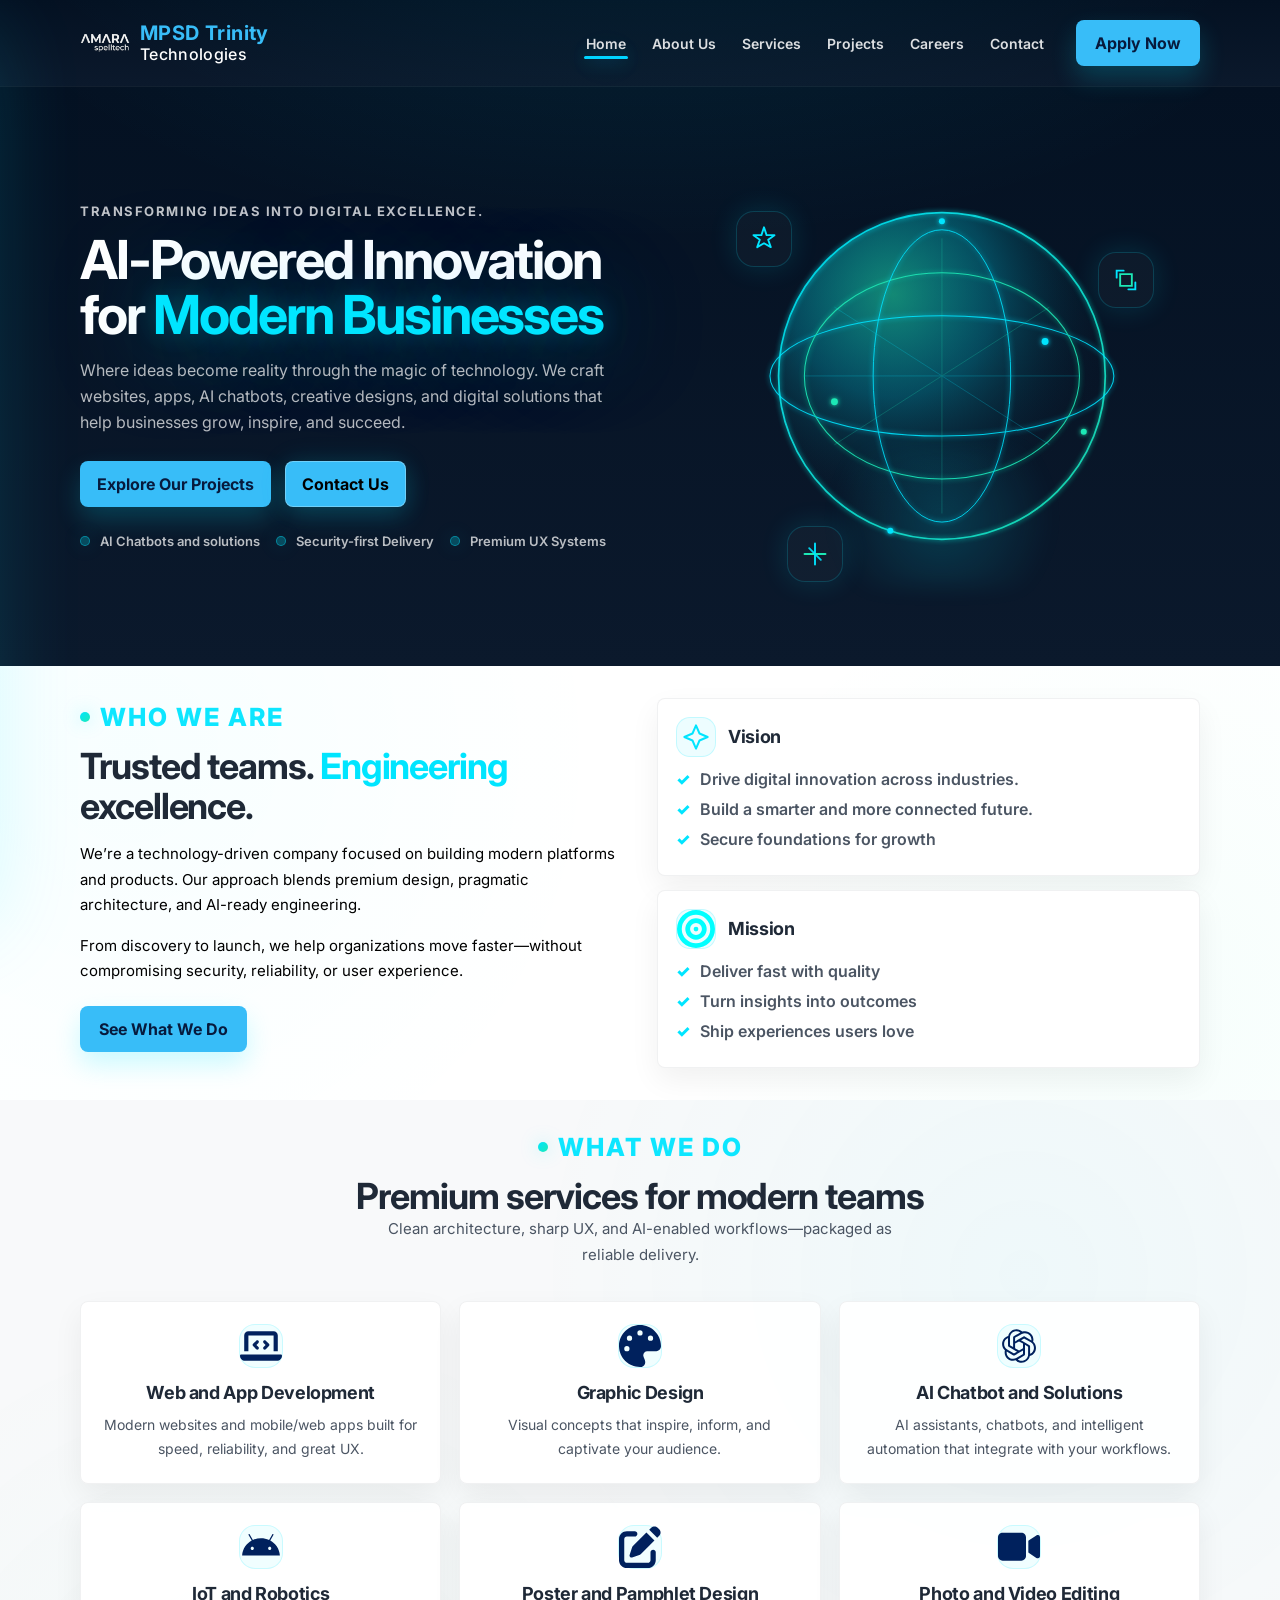
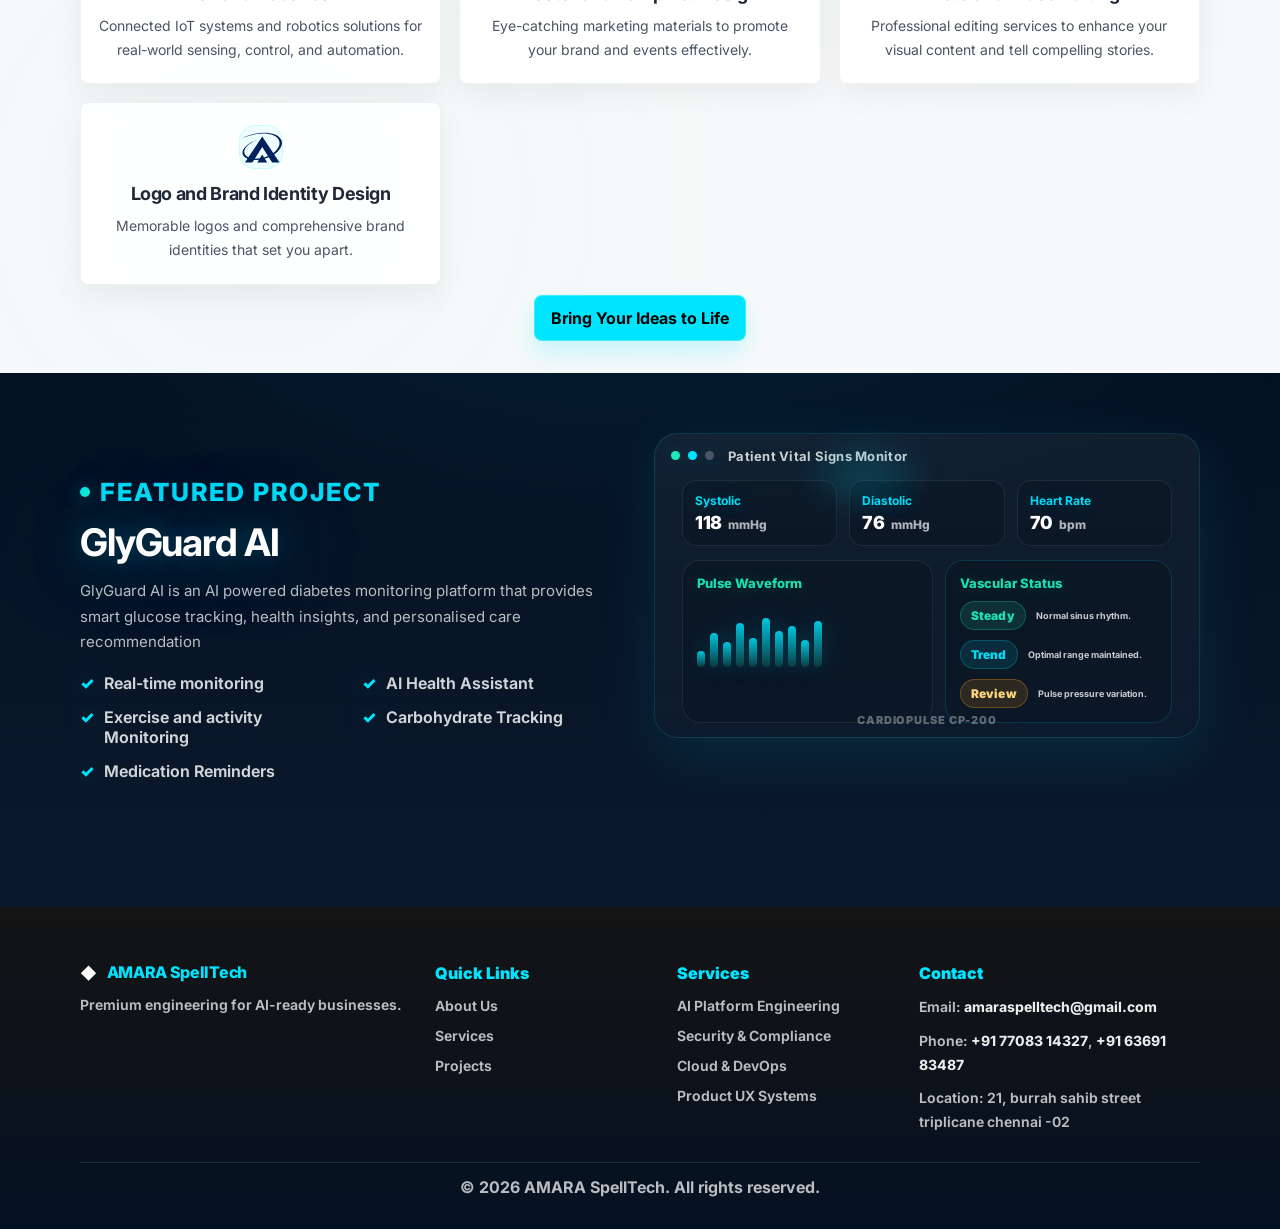
==== commit 9b10afba: "Add files via upload" ====
--- a/index.html
+++ b/index.html
@@ -1,28 +1,32 @@
 <!doctype html>
 <html lang="en">
+
 <head>
   <meta charset="UTF-8" />
   <meta name="viewport" content="width=device-width, initial-scale=1.0" />
-  <meta name="description" content="MPSD Trinity Technologies — AI-powered innovation, software development, cloud computing, and IT consulting for modern businesses." />
-  <meta name="keywords" content="MPSD Trinity Technologies, AI, software development, cloud computing, IT consulting, web development, chatbot" />
-  <meta property="og:title" content="MPSD Trinity Technologies — AI-Powered Innovation" />
-  <meta property="og:description" content="From intelligent chatbots to enterprise software and cloud platforms, we build technology solutions that drive growth." />
+  <meta name="description"
+    content="AMARA SpellTech — AI-powered innovation, software development, cloud computing, and IT consulting for modern businesses." />
+  <meta name="keywords"
+    content="AMARA SpellTech, AI, software development, cloud computing, IT consulting, web development, chatbot" />
+  <meta property="og:title" content="AMARA SpellTech — AI-Powered Innovation" />
+  <meta property="og:description"
+    content="From intelligent chatbots to enterprise software and cloud platforms, we build technology solutions that drive growth." />
   <meta property="og:type" content="website" />
-  <meta property="og:url" content="https://mpsdtrinitytechnologies.com" />
+  <meta property="og:url" content="https://amaraspelltech.com" />
   <meta name="twitter:card" content="summary_large_image" />
 
-  <title>MPSD Trinity Technologies — AI-Powered Innovation</title>
-
-  <link rel="icon" type="image/svg+xml" href="./favicon.svg" />
+  <title>AMARA SpellTech — AI-Powered Innovation</title>
+
+  <link rel="icon" type="image/png" href="./favicon.png" />
 
   <!-- Fonts -->
   <link rel="preconnect" href="https://fonts.googleapis.com" />
   <link rel="preconnect" href="https://fonts.gstatic.com" crossorigin />
   <link href="https://fonts.googleapis.com/css2?family=Inter:wght@400;500;600;700;800&display=swap" rel="stylesheet" />
-  <link href="https://fonts.googleapis.com/css2?family=Orbitron:wght@500;600;700;800&display=swap" rel="stylesheet" />
 
   <link rel="stylesheet" href="./styles.css" />
 </head>
+
 <body>
   <!-- Shared Header -->
   <div data-include="navbar"></div>
@@ -33,18 +37,20 @@
       <div class="hero-left">
         <div class="kicker">Transforming Ideas into Digital Excellence.</div>
         <h1 class="hero-title">
-          AI-Powered Innovation for <span class="accent" style="text-shadow: 0 0 100px rgba(0, 229, 255, 0.55), 0 0 26px rgba(0, 229, 255, 0.24);">Modern Businesses</span>
+          AI-Powered Innovation for <span class="accent"
+            style="text-shadow: 0 0 100px rgba(0, 229, 255, 0.55), 0 0 26px rgba(0, 229, 255, 0.24);">Modern
+            Businesses</span>
         </h1>
         <p class="hero-subtitle">
-From intelligent chatbots to enterprise software and cloud platforms, we build technology solutions that drive growth and create lasting impact.        </p>
-
+          Where ideas become reality through the magic of technology. We craft websites, apps, AI chatbots, creative
+          designs, and digital solutions that help businesses grow, inspire, and succeed.
         <div class="hero-actions">
           <a class="btn btn--primary" href="projects.html">Explore Our Projects</a>
           <a class="btn btn--ghost" href="contact.html">Contact Us</a>
         </div>
 
         <div class="hero-trust" aria-label="Highlights">
-          <div class="trust-item"><span class="trust-dot" aria-hidden="true"></span>AI & Cloud Engineering</div>
+          <div class="trust-item"><span class="trust-dot" aria-hidden="true"></span>AI Chatbots and solutions</div>
           <div class="trust-item"><span class="trust-dot" aria-hidden="true"></span>Security-first Delivery</div>
           <div class="trust-item"><span class="trust-dot" aria-hidden="true"></span>Premium UX Systems</div>
         </div>
@@ -74,7 +80,8 @@
             </defs>
 
             <circle cx="300" cy="300" r="190" fill="url(#g1)" />
-            <circle cx="300" cy="300" r="190" fill="none" stroke="url(#stroke)" stroke-width="2" opacity="0.9" filter="url(#glow)" />
+            <circle cx="300" cy="300" r="190" fill="none" stroke="url(#stroke)" stroke-width="2" opacity="0.9"
+              filter="url(#glow)" />
 
             <!-- Latitude/longitude rings -->
             <g opacity="0.9" filter="url(#glow)">
@@ -104,7 +111,8 @@
           <!-- Floating AI/tech icons -->
           <div class="float-icon i-1" aria-hidden="true">
             <svg width="28" height="28" viewBox="0 0 24 24" fill="none" xmlns="http://www.w3.org/2000/svg">
-              <path d="M12 2l2.2 6.7H21l-5.4 3.9L17.8 19 12 15.6 6.2 19l2.2-6.4L3 8.7h6.8L12 2z" stroke="#00E5FF" stroke-width="1.6" stroke-linejoin="round" />
+              <path d="M12 2l2.2 6.7H21l-5.4 3.9L17.8 19 12 15.6 6.2 19l2.2-6.4L3 8.7h6.8L12 2z" stroke="#00E5FF"
+                stroke-width="1.6" stroke-linejoin="round" />
             </svg>
           </div>
           <div class="float-icon i-2" aria-hidden="true">
@@ -142,7 +150,8 @@
           Our approach blends premium design, pragmatic architecture, and AI-ready engineering.
         </p>
         <p class="body body--dark">
-          From discovery to launch, we help organizations move faster—without compromising security, reliability, or user experience.
+          From discovery to launch, we help organizations move faster—without compromising security, reliability, or
+          user experience.
         </p>
 
         <div class="about-actions">
@@ -155,7 +164,8 @@
           <div class="info-card-top">
             <div class="line-icon" aria-hidden="true">
               <svg width="28" height="28" viewBox="0 0 24 24" fill="none" xmlns="http://www.w3.org/2000/svg">
-                <path d="M12 2l3 7 7 3-7 3-3 7-3-7-7-3 7-3 3-7z" stroke="#00E5FF" stroke-width="1.7" stroke-linejoin="round" />
+                <path d="M12 2l3 7 7 3-7 3-3 7-3-7-7-3 7-3 3-7z" stroke="#00E5FF" stroke-width="1.7"
+                  stroke-linejoin="round" />
               </svg>
             </div>
             <h3 class="info-card-title">Vision</h3>
@@ -170,10 +180,11 @@
         <div class="info-card">
           <div class="info-card-top">
             <div class="line-icon" aria-hidden="true">
-                   <svg xmlns="http://www.w3.org/2000/svg" viewBox="0 0 512 512">
-    <path fill="#00FFFF" d="M448 256a192 192 0 1 0 -384 0 192 192 0 1 0 384 0zM0 256a256 256 0 1 1 512 0 256 256 0 1 1 -512 0zm256 80a80 80 0 1 0 0-160 80 80 0 1 0 0 160zm0-224a144 144 0 1 1 0 288 144 144 0 1 1 0-288zM224 256a32 32 0 1 1 64 0 32 32 0 1 1 -64 0z"/>
-</svg>
-        
+              <svg xmlns="http://www.w3.org/2000/svg" viewBox="0 0 512 512">
+                <path fill="#00FFFF"
+                  d="M448 256a192 192 0 1 0 -384 0 192 192 0 1 0 384 0zM0 256a256 256 0 1 1 512 0 256 256 0 1 1 -512 0zm256 80a80 80 0 1 0 0-160 80 80 0 1 0 0 160zm0-224a144 144 0 1 1 0 288 144 144 0 1 1 0-288zM224 256a32 32 0 1 1 64 0 32 32 0 1 1 -64 0z" />
+              </svg>
+
             </div>
             <h3 class="info-card-title">Mission</h3>
           </div>
@@ -198,87 +209,119 @@
         </p>
       </div>
 
-        <div class="grid-3 services-grid" role="list" aria-label="Services">
-        	  <!-- 1. Web and app development -->
-        	  <div class="feature-card" role="listitem">
-         	  	 <div class="line-icon line-icon--c">
-         	  	    <svg xmlns="http://www.w3.org/2000/svg" viewBox="0 0 640 640"><path fill="rgb(0, 33, 93)" d="M64 160C64 124.7 92.7 96 128 96L512 96C547.3 96 576 124.7 576 160L576 400L512 400L512 160L128 160L128 400L64 400L64 160zM0 467.2C0 456.6 8.6 448 19.2 448L620.8 448C631.4 448 640 456.6 640 467.2C640 509.6 605.6 544 563.2 544L76.8 544C34.4 544 0 509.6 0 467.2zM281 273L250 304L281 335C290.4 344.4 290.4 359.6 281 368.9C271.6 378.2 256.4 378.3 247.1 368.9L199.1 320.9C189.7 311.5 189.7 296.3 199.1 287L247.1 239C256.5 229.6 271.7 229.6 281 239C290.3 248.4 290.4 263.6 281 272.9zM393 239L441 287C450.4 296.4 450.4 311.6 441 320.9L393 368.9C383.6 378.3 368.4 378.3 359.1 368.9C349.8 359.5 349.7 344.3 359.1 335L390.1 304L359.1 273C349.7 263.6 349.7 248.4 359.1 239.1C368.5 229.8 383.7 229.7 393 239.1z"/></svg>
-         	  	 </div>
-         	    <h3 class="feature-title">Web and App Development</h3>
-        	    <p class="feature-desc">Modern websites and mobile/web apps built for speed, reliability, and great UX.</p>
-        	  </div>
-
-        	  <!-- 2. Software development -->
-        	  <div class="feature-card" role="listitem">
-        	    <div class="line-icon line-icon--c">
-        	     <svg xmlns="http://www.w3.org/2000/svg" viewBox="0 0 640 640"><path fill="rgb(0, 33, 93)" d="M96 157.7L279.6 132.4L279.6 309.8L96 309.8L96 157.7zM96 482.3L279.6 507.6L279.6 332.4L96 332.4L96 482.3zM299.8 510.3L544 544L544 332.4L299.8 332.4L299.8 510.3zM299.8 129.7L299.8 309.8L544 309.8L544 96L299.8 129.7z"/></svg>
-        	    </div>
-        	    <h3 class="feature-title">Software Development</h3>
-        	    <p class="feature-desc">Custom software, backend systems, and scalable platforms tailored to your business needs.</p>
-        	  </div>
-
-        	  <!-- 3. AI chatbot and solutions -->
-        	  <div class="feature-card" role="listitem">
-        	    <div class="line-icon line-icon--c">
-        	      <svg xmlns="http://www.w3.org/2000/svg" viewBox="0 0 640 640"><path fill="rgb(0, 33, 93)" d="M260.4 249.8L260.4 201.2C260.4 197.1 261.9 194 265.5 192L363.3 135.7C376.6 128 392.5 124.4 408.9 124.4C470.3 124.4 509.3 172 509.3 222.7C509.3 226.3 509.3 230.4 508.8 234.5L407.3 175.1C401.2 171.5 395 171.5 388.9 175.1L260.4 249.8zM488.7 439.2L488.7 323C488.7 315.8 485.6 310.7 479.5 307.1L351 232.4L393 208.3C396.6 206.3 399.7 206.3 403.2 208.3L501 264.7C529.2 281.1 548.1 315.9 548.1 349.7C548.1 388.6 525.1 424.5 488.7 439.3L488.7 439.3zM230.2 336.8L188.2 312.2C184.6 310.2 183.1 307.1 183.1 303L183.1 190.4C183.1 135.6 225.1 94.1 281.9 94.1C303.4 94.1 323.4 101.3 340.3 114.1L239.4 172.5C233.3 176.1 230.2 181.2 230.2 188.4L230.2 336.9L230.2 336.9zM320.6 389L260.4 355.2L260.4 283.5L320.6 249.7L380.8 283.5L380.8 355.2L320.6 389zM359.3 544.7C337.8 544.7 317.8 537.5 300.9 524.7L401.8 466.3C407.9 462.7 411 457.6 411 450.4L411 301.9L453.5 326.5C457.1 328.5 458.6 331.6 458.6 335.7L458.6 448.3C458.6 503.1 416.1 544.6 359.3 544.6L359.3 544.6zM237.8 430.5L140.1 374.2C111.9 357.8 93 323 93 289.2C93 249.8 116.6 214.4 152.9 199.6L152.9 316.3C152.9 323.5 156 328.6 162.1 332.2L290.1 406.4L248.1 430.5C244.5 432.5 241.4 432.5 237.9 430.5zM232.2 514.5C174.3 514.5 131.8 471 131.8 417.2C131.8 413.1 132.3 409 132.8 404.9L233.7 463.3C239.8 466.9 246 466.9 252.1 463.3L380.6 389.1L380.6 437.7C380.6 441.8 379.1 444.9 375.5 446.9L277.7 503.2C264.4 510.9 248.5 514.5 232.1 514.5L232.1 514.5zM359.2 575.4C421.2 575.4 472.9 531.4 484.6 473C541.9 458.1 578.8 404.4 578.8 349.6C578.8 313.8 563.4 278.9 535.8 253.9C538.4 243.1 539.9 232.4 539.9 221.6C539.9 148.4 480.5 93.6 411.9 93.6C398.1 93.6 384.8 95.6 371.5 100.3C348.5 77.8 316.7 63.4 281.9 63.4C219.9 63.4 168.2 107.4 156.5 165.8C99.2 180.6 62.3 234.4 62.3 289.2C62.3 325 77.7 359.9 105.3 384.9C102.7 395.7 101.2 406.4 101.2 417.2C101.2 490.4 160.6 545.2 229.2 545.2C243 545.2 256.3 543.2 269.6 538.5C292.6 561 324.4 575.4 359.2 575.4z"/></svg>
-
-        	    </div>
-        	    <h3 class="feature-title">AI Chatbot and Solutions</h3>
-        	    <p class="feature-desc">AI assistants, chatbots, and intelligent automation that integrate with your workflows.</p>
-        	  </div>
-
-        	  <!-- 4. IoT and robotics -->
-        	  <div class="feature-card" role="listitem">
-        	    <div class="line-icon line-icon--c">
-        	      <svg xmlns="http://www.w3.org/2000/svg" viewBox="0 0 640 640"><path fill="rgb(0, 33, 93)" d="M452.5 317.9C465.8 317.9 476.5 328.6 476.5 341.9C476.5 355.2 465.8 365.9 452.5 365.9C439.2 365.9 428.5 355.2 428.5 341.9C428.5 328.6 439.2 317.9 452.5 317.9zM187.4 317.9C200.7 317.9 211.4 328.6 211.4 341.9C211.4 355.2 200.7 365.9 187.4 365.9C174.1 365.9 163.4 355.2 163.4 341.9C163.4 328.6 174.1 317.9 187.4 317.9zM461.1 221.4L509 138.4C509.8 137.3 510.3 136 510.5 134.6C510.7 133.2 510.7 131.9 510.4 130.5C510.1 129.1 509.5 127.9 508.7 126.8C507.9 125.7 506.9 124.8 505.7 124.1C504.5 123.4 503.2 123 501.8 122.8C500.4 122.6 499.1 122.8 497.8 123.2C496.5 123.6 495.3 124.3 494.2 125.1C493.1 125.9 492.3 127.1 491.7 128.3L443.2 212.4C404.4 195 362.4 186 319.9 186C277.4 186 235.4 195 196.6 212.4L148.2 128.4C147.6 127.2 146.7 126.1 145.7 125.2C144.7 124.3 143.4 123.7 142.1 123.3C140.8 122.9 139.4 122.8 138.1 122.9C136.8 123 135.4 123.5 134.2 124.2C133 124.9 132 125.8 131.2 126.9C130.4 128 129.8 129.3 129.5 130.6C129.2 131.9 129.2 133.3 129.4 134.7C129.6 136.1 130.2 137.3 130.9 138.5L178.8 221.5C96.5 266.2 40.2 349.5 32 448L608 448C599.8 349.5 543.5 266.2 461.1 221.4z"/></svg>
-
-        	    </div>
-        	    <h3 class="feature-title">IoT and Robotics</h3>
-        	    <p class="feature-desc">Connected IoT systems and robotics solutions for real-world sensing, control, and automation.</p>
-        	  </div>
-
-        	  <!-- 5. IT consulting -->
-        	  <div class="feature-card" role="listitem">
-        	    <div class="line-icon line-icon--c">
-        	    <svg xmlns="http://www.w3.org/2000/svg" viewBox="0 0 640 640"><path fill="rgb(0, 33, 93)" d="M498.8 250.5L541.3 208L576 208C593.7 208 608 193.7 608 176L608 112C608 94.3 593.7 80 576 80L255.6 80C226.6 80 198.3 89.3 174.9 106.5L48.3 199.8C30.5 212.9 26.7 237.9 39.8 255.7C52.9 273.5 77.9 277.3 95.7 264.2L215.4 176L328 176C341.3 176 352 186.7 352 200C352 213.3 341.3 224 328 224L256 224C238.3 224 224 238.3 224 256C224 273.7 238.3 288 256 288L408.2 288C442.1 288 474.7 274.5 498.7 250.5zM141.3 389.5L98.7 432L64 432C46.3 432 32 446.3 32 464L32 528C32 545.7 46.3 560 64 560L384.5 560C413.5 560 441.8 550.7 465.2 533.5L591.8 440.2C609.6 427.1 613.4 402.1 600.3 384.3C587.2 366.5 562.2 362.7 544.4 375.8L424.6 464L312 464C298.7 464 288 453.3 288 440C288 426.7 298.7 416 312 416L384 416C401.7 416 416 401.7 416 384C416 366.3 401.7 352 384 352L231.8 352C197.9 352 165.3 365.5 141.3 389.5z"/></svg>
-        	    </div>
-        	    <h3 class="feature-title">IT Consulting</h3>
-        	    <p class="feature-desc">Technology strategy, architecture planning, and implementation guidance aligned with your goals.</p>
-        	  </div>
-
-        	  <!-- 6. Cloud computing -->
-        	  <div class="feature-card" role="listitem">
-        	    <div class="line-icon line-icon--c">
-        	     <svg xmlns="http://www.w3.org/2000/svg" viewBox="0 0 576 512"><path fill="rgb(0, 33, 93)" d="M144 480c-79.5 0-144-64.5-144-144 0-63.4 41-117.2 97.9-136.5-1.3-7.7-1.9-15.5-1.9-23.5 0-79.5 64.5-144 144-144 55.4 0 103.5 31.3 127.6 77.1 14.2-8.3 30.8-13.1 48.4-13.1 53 0 96 43 96 96 0 15.7-3.8 30.6-10.5 43.7 44 20.3 74.5 64.7 74.5 116.3 0 70.7-57.3 128-128 128l-304 0zM377 313c9.4-9.4 9.4-24.6 0-33.9s-24.6-9.4-33.9 0l-31 31 0-102.1c0-13.3-10.7-24-24-24s-24 10.7-24 24l0 102.1-31-31c-9.4-9.4-24.6-9.4-33.9 0s-9.4 24.6 0 33.9l72 72c9.4 9.4 24.6 9.4 33.9 0l72-72z"/></svg>
-
-        	    </div>
-        	    <h3 class="feature-title">Cloud Computing</h3>
-        	    <p class="feature-desc">Secure cloud infrastructure, DevOps pipelines, and scalable deployments built for performance.</p>
-        	  </div>
-
-        	  <!-- 7. Internships and training -->
-        	  <div class="feature-card" role="listitem">
-        	    <div class="line-icon line-icon--c">
-        	      <svg xmlns="http://www.w3.org/2000/svg" viewBox="0 0 640 512"><!--!Font Awesome Free v7.2.0 by @fontawesome - https://fontawesome.com License - https://fontawesome.com/license/free Copyright 2026 Fonticons, Inc.--><path fill="rgb(0, 33, 93)" d="M192 80a56 56 0 1 0 0-112 56 56 0 1 0 0 112zM176 512l0-160c0-8.8 7.2-16 16-16s16 7.2 16 16l0 160c0 17.7 14.3 32 32 32s32-14.3 32-32l0-336 128 0c17.7 0 32-14.3 32-32s-14.3-32-32-32l-16 0 0-48 192 0 0 192-192 0 0-32-64 0 0 48c0 26.5 21.5 48 48 48l224 0c26.5 0 48-21.5 48-48l0-224c0-26.5-21.5-48-48-48L368 0c-26.5 0-48 21.5-48 48l0 64-122.7 0c-45.6 0-88.5 21.6-115.6 58.2L14.3 260.9c-10.5 14.2-7.6 34.2 6.6 44.8s34.2 7.6 44.8-6.6L112 236.7 112 512c0 17.7 14.3 32 32 32s32-14.3 32-32z"/></svg>
-
-        	    </div>
-        	    <h3 class="feature-title">Internships and Training</h3>
-        	    <p class="feature-desc">Hands-on learning, mentorship, and real project experience to train future engineers.</p>
-        	  </div> 
-            
-      </div>
-           <div style="text-align: center;">     <a class="btn btn--primary" href="./contact.html" style="margin-top: 10px; background: var(--cyan); color: black; border-color: rgba(255,255,255,0.25); box-shadow: 0 12px 26px rgba(0,229,255,0.20);">Bring Your Ideas to Life</a>
-
-           </div>    </div>
+      <div class="grid-3 services-grid" role="list" aria-label="Services">
+        <!-- 1. Web and app development -->
+        <div class="feature-card" role="listitem">
+          <div class="line-icon line-icon--c">
+            <svg xmlns="http://www.w3.org/2000/svg" viewBox="0 0 640 640">
+              <path fill="rgb(0, 33, 93)"
+                d="M64 160C64 124.7 92.7 96 128 96L512 96C547.3 96 576 124.7 576 160L576 400L512 400L512 160L128 160L128 400L64 400L64 160zM0 467.2C0 456.6 8.6 448 19.2 448L620.8 448C631.4 448 640 456.6 640 467.2C640 509.6 605.6 544 563.2 544L76.8 544C34.4 544 0 509.6 0 467.2zM281 273L250 304L281 335C290.4 344.4 290.4 359.6 281 368.9C271.6 378.2 256.4 378.3 247.1 368.9L199.1 320.9C189.7 311.5 189.7 296.3 199.1 287L247.1 239C256.5 229.6 271.7 229.6 281 239C290.3 248.4 290.4 263.6 281 272.9zM393 239L441 287C450.4 296.4 450.4 311.6 441 320.9L393 368.9C383.6 378.3 368.4 378.3 359.1 368.9C349.8 359.5 349.7 344.3 359.1 335L390.1 304L359.1 273C349.7 263.6 349.7 248.4 359.1 239.1C368.5 229.8 383.7 229.7 393 239.1z" />
+            </svg>
+          </div>
+          <h3 class="feature-title">Web and App Development</h3>
+          <p class="feature-desc">Modern websites and mobile/web apps built for speed, reliability, and great UX.</p>
+        </div>
+
+        <!-- 2. Graphic Design -->
+        <div class="feature-card" role="listitem">
+          <div class="line-icon line-icon--c">
+            <svg xmlns="http://www.w3.org/2000/svg"
+              viewBox="0 0 512 512"><!--!Font Awesome Free v7.3.1 by @fontawesome - https://fontawesome.com License - https://fontawesome.com/license/free Copyright 2026 Fonticons, Inc.-->
+              <path fill="rgb(0, 33, 93)"
+                d="M512 256c0 .9 0 1.8 0 2.7-.4 36.5-33.6 61.3-70.1 61.3L344 320c-26.5 0-48 21.5-48 48 0 3.4 .4 6.7 1 9.9 2.1 10.2 6.5 20 10.8 29.9 6.1 13.8 12.1 27.5 12.1 42 0 31.8-21.6 60.7-53.4 62-3.5 .1-7 .2-10.6 .2-141.4 0-256-114.6-256-256S114.6 0 256 0 512 114.6 512 256zM128 288a32 32 0 1 0 -64 0 32 32 0 1 0 64 0zm0-96a32 32 0 1 0 0-64 32 32 0 1 0 0 64zM288 96a32 32 0 1 0 -64 0 32 32 0 1 0 64 0zm96 96a32 32 0 1 0 0-64 32 32 0 1 0 0 64z" />
+            </svg>
+          </div>
+          <h3 class="feature-title">Graphic Design</h3>
+          <p class="feature-desc">Visual concepts that inspire, inform, and captivate your audience.</p>
+        </div>
+
+        <!-- 3. AI chatbot and solutions -->
+        <div class="feature-card" role="listitem">
+          <div class="line-icon line-icon--c">
+            <svg xmlns="http://www.w3.org/2000/svg" viewBox="0 0 640 640">
+              <path fill="rgb(0, 33, 93)"
+                d="M260.4 249.8L260.4 201.2C260.4 197.1 261.9 194 265.5 192L363.3 135.7C376.6 128 392.5 124.4 408.9 124.4C470.3 124.4 509.3 172 509.3 222.7C509.3 226.3 509.3 230.4 508.8 234.5L407.3 175.1C401.2 171.5 395 171.5 388.9 175.1L260.4 249.8zM488.7 439.2L488.7 323C488.7 315.8 485.6 310.7 479.5 307.1L351 232.4L393 208.3C396.6 206.3 399.7 206.3 403.2 208.3L501 264.7C529.2 281.1 548.1 315.9 548.1 349.7C548.1 388.6 525.1 424.5 488.7 439.3L488.7 439.3zM230.2 336.8L188.2 312.2C184.6 310.2 183.1 307.1 183.1 303L183.1 190.4C183.1 135.6 225.1 94.1 281.9 94.1C303.4 94.1 323.4 101.3 340.3 114.1L239.4 172.5C233.3 176.1 230.2 181.2 230.2 188.4L230.2 336.9L230.2 336.9zM320.6 389L260.4 355.2L260.4 283.5L320.6 249.7L380.8 283.5L380.8 355.2L320.6 389zM359.3 544.7C337.8 544.7 317.8 537.5 300.9 524.7L401.8 466.3C407.9 462.7 411 457.6 411 450.4L411 301.9L453.5 326.5C457.1 328.5 458.6 331.6 458.6 335.7L458.6 448.3C458.6 503.1 416.1 544.6 359.3 544.6L359.3 544.6zM237.8 430.5L140.1 374.2C111.9 357.8 93 323 93 289.2C93 249.8 116.6 214.4 152.9 199.6L152.9 316.3C152.9 323.5 156 328.6 162.1 332.2L290.1 406.4L248.1 430.5C244.5 432.5 241.4 432.5 237.9 430.5zM232.2 514.5C174.3 514.5 131.8 471 131.8 417.2C131.8 413.1 132.3 409 132.8 404.9L233.7 463.3C239.8 466.9 246 466.9 252.1 463.3L380.6 389.1L380.6 437.7C380.6 441.8 379.1 444.9 375.5 446.9L277.7 503.2C264.4 510.9 248.5 514.5 232.1 514.5L232.1 514.5zM359.2 575.4C421.2 575.4 472.9 531.4 484.6 473C541.9 458.1 578.8 404.4 578.8 349.6C578.8 313.8 563.4 278.9 535.8 253.9C538.4 243.1 539.9 232.4 539.9 221.6C539.9 148.4 480.5 93.6 411.9 93.6C398.1 93.6 384.8 95.6 371.5 100.3C348.5 77.8 316.7 63.4 281.9 63.4C219.9 63.4 168.2 107.4 156.5 165.8C99.2 180.6 62.3 234.4 62.3 289.2C62.3 325 77.7 359.9 105.3 384.9C102.7 395.7 101.2 406.4 101.2 417.2C101.2 490.4 160.6 545.2 229.2 545.2C243 545.2 256.3 543.2 269.6 538.5C292.6 561 324.4 575.4 359.2 575.4z" />
+            </svg>
+
+          </div>
+          <h3 class="feature-title">AI Chatbot and Solutions</h3>
+          <p class="feature-desc">AI assistants, chatbots, and intelligent automation that integrate with your
+            workflows.</p>
+        </div>
+
+        <!-- 4. IoT and robotics -->
+        <div class="feature-card" role="listitem">
+          <div class="line-icon line-icon--c">
+            <svg xmlns="http://www.w3.org/2000/svg" viewBox="0 0 640 640">
+              <path fill="rgb(0, 33, 93)"
+                d="M452.5 317.9C465.8 317.9 476.5 328.6 476.5 341.9C476.5 355.2 465.8 365.9 452.5 365.9C439.2 365.9 428.5 355.2 428.5 341.9C428.5 328.6 439.2 317.9 452.5 317.9zM187.4 317.9C200.7 317.9 211.4 328.6 211.4 341.9C211.4 355.2 200.7 365.9 187.4 365.9C174.1 365.9 163.4 355.2 163.4 341.9C163.4 328.6 174.1 317.9 187.4 317.9zM461.1 221.4L509 138.4C509.8 137.3 510.3 136 510.5 134.6C510.7 133.2 510.7 131.9 510.4 130.5C510.1 129.1 509.5 127.9 508.7 126.8C507.9 125.7 506.9 124.8 505.7 124.1C504.5 123.4 503.2 123 501.8 122.8C500.4 122.6 499.1 122.8 497.8 123.2C496.5 123.6 495.3 124.3 494.2 125.1C493.1 125.9 492.3 127.1 491.7 128.3L443.2 212.4C404.4 195 362.4 186 319.9 186C277.4 186 235.4 195 196.6 212.4L148.2 128.4C147.6 127.2 146.7 126.1 145.7 125.2C144.7 124.3 143.4 123.7 142.1 123.3C140.8 122.9 139.4 122.8 138.1 122.9C136.8 123 135.4 123.5 134.2 124.2C133 124.9 132 125.8 131.2 126.9C130.4 128 129.8 129.3 129.5 130.6C129.2 131.9 129.2 133.3 129.4 134.7C129.6 136.1 130.2 137.3 130.9 138.5L178.8 221.5C96.5 266.2 40.2 349.5 32 448L608 448C599.8 349.5 543.5 266.2 461.1 221.4z" />
+            </svg>
+
+          </div>
+          <h3 class="feature-title">IoT and Robotics</h3>
+          <p class="feature-desc">Connected IoT systems and robotics solutions for real-world sensing, control, and
+            automation.</p>
+        </div>
+
+        <!-- 5. Poster and pamphlet design -->
+        <div class="feature-card" role="listitem">
+          <div class="line-icon line-icon--c">
+            <svg xmlns="http://www.w3.org/2000/svg"
+              viewBox="0 0 512 512"><!--!Font Awesome Free v7.3.1 by @fontawesome - https://fontawesome.com License - https://fontawesome.com/license/free Copyright 2026 Fonticons, Inc.-->
+              <path fill="rgb(0, 33, 93)"
+                d="M471.6 21.7c-21.9-21.9-57.3-21.9-79.2 0L368 46.1 465.9 144 490.3 119.6c21.9-21.9 21.9-57.3 0-79.2L471.6 21.7zm-299.2 220c-6.1 6.1-10.8 13.6-13.5 21.9l-29.6 88.8c-2.9 8.6-.6 18.1 5.8 24.6s15.9 8.7 24.6 5.8l88.8-29.6c8.2-2.7 15.7-7.4 21.9-13.5L432 177.9 334.1 80 172.4 241.7zM96 64C43 64 0 107 0 160L0 416c0 53 43 96 96 96l256 0c53 0 96-43 96-96l0-96c0-17.7-14.3-32-32-32s-32 14.3-32 32l0 96c0 17.7-14.3 32-32 32L96 448c-17.7 0-32-14.3-32-32l0-256c0-17.7 14.3-32 32-32l96 0c17.7 0 32-14.3 32-32s-14.3-32-32-32L96 64z" />
+            </svg>
+          </div>
+          <h3 class="feature-title">Poster and Pamphlet Design</h3>
+          <p class="feature-desc">Eye-catching marketing materials to promote your brand and events effectively.</p>
+        </div>
+
+        <!-- 6. Photo and video editing -->
+        <div class="feature-card" role="listitem">
+          <div class="line-icon line-icon--c">
+            <svg xmlns="http://www.w3.org/2000/svg" viewBox="0 0 576 512">
+              <path fill="rgb(0, 33, 93)"
+                d="M0 128C0 92.7 28.7 64 64 64H320c35.3 0 64 28.7 64 64V384c0 35.3-28.7 64-64 64H64c-35.3 0-64-28.7-64-64V128zM559.1 99.8c10.4 5.6 16.9 16.4 16.9 28.2V384c0 11.8-6.5 22.6-16.9 28.2s-23 5-32.9-1.6l-96-64L416 337.1V320 192 174.9l14.2-9.5 96-64c9.8-6.5 22.4-7.2 32.9-1.6z" />
+            </svg>
+          </div>
+          <h3 class="feature-title">Photo and Video Editing</h3>
+          <p class="feature-desc">Professional editing services to enhance your visual content and tell compelling
+            stories.</p>
+        </div>
+
+        <!-- 7. Logo and brand identity design -->
+        <div class="feature-card" role="listitem">
+          <div class="line-icon line-icon--c">
+            <svg xmlns="http://www.w3.org/2000/svg"
+              viewBox="0 0 576 512"><!--!Font Awesome Free v7.3.1 by @fontawesome - https://fontawesome.com License - https://fontawesome.com/license/free Copyright 2026 Fonticons, Inc.-->
+              <path fill="rgb(0, 33, 93)"
+                d="M517.5 309.2c38.8-40 58.1-80 58.5-116.1 .8-65.5-59.4-118.2-169.4-135-128.7-19.7-288.5 15.5-406.6 82.4 52-26.5 110.6-48.2 170.7-58.2 74.5-20.5 153-25.4 221.3-14.8 152.5 23.8 196.8 127.5 98.8 231.7-10.2 10.8-22 21.1-35 30.6L304.9 103.4 114.7 388.9c-65.6-29.4-76.5-90.2-19.1-151.2 20.8-22.2 48.3-41.9 79.5-58.1 20-12.2 39.7-22.6 62-30.7-65.1 20.3-122.7 52.9-161.6 92.9-27.7 28.6-41.4 57.1-41.7 82.9-.5 35.1 23.4 65.1 68.4 83l-34.5 51.7 101.6 0 22-34.4c22.2 1 45.3 0 68.6-2.7l-22.8 37.1 135.5 0-32.6-53.1c18.6-5.3 36.9-11.5 54.5-18.7l45.9 71.8 101.6 0-73.4-110.4c18.5-12.1 35-25.5 48.9-39.8zM329.9 389.7l-25-40.6-32.7 53.3c-23.4 3.5-46.7 5.1-69.2 4.4l101.9-159.3 78.7 123c-17.2 7.4-35.3 13.9-53.7 19.2z" />
+            </svg>
+          </div>
+          <h3 class="feature-title">Logo and Brand Identity Design</h3>
+          <p class="feature-desc">Memorable logos and comprehensive brand identities that set you apart.</p>
+        </div>
+
+      </div>
+      <div style="text-align: center;"> <a class="btn btn--primary" href="./contact.html"
+          style="margin-top: 10px; background: var(--cyan); color: black; border-color: rgba(255,255,255,0.25); box-shadow: 0 12px 26px rgba(0,229,255,0.20);">Bring
+          Your Ideas to Life</a>
+
+      </div>
+    </div>
   </section>
 
   <!-- Featured Project -->
   <section class="section section--dark" id="projects">
     <div class="container project">
       <div class="project-left">
-        <div class="section-label"><span class="accent-dot" style="text-shadow: 0 0 85px rgba(0, 229, 255, 0.55), 0 0 26px rgba(0, 229, 255, 0.24);"></span> Featured Project</div>
-        <h2 class="section-title" style="text-shadow: 0 0 85px rgba(0, 229, 255, 0.55), 0 0 26px rgba(0, 229, 255, 0.24);">GlyGuard AI</h2>
-        <p class="body body--light">GlyGuard AI is an AI powered diabetes  monitoring platform that provides smart glucose tracking, health insights, and personalised care recommendation 
+        <div class="section-label"><span class="accent-dot"
+            style="text-shadow: 0 0 85px rgba(0, 229, 255, 0.55), 0 0 26px rgba(0, 229, 255, 0.24);"></span> Featured
+          Project</div>
+        <h2 class="section-title"
+          style="text-shadow: 0 0 85px rgba(0, 229, 255, 0.55), 0 0 26px rgba(0, 229, 255, 0.24);">GlyGuard AI</h2>
+        <p class="body body--light">GlyGuard AI is an AI powered diabetes monitoring platform that provides smart
+          glucose tracking, health insights, and personalised care recommendation
         </p>
 
         <div class="bullet-grid" role="list" aria-label="Project benefits">
@@ -383,95 +426,15 @@
 
 
 
-  <!-- Careers & Internships -->
-  <section class="section section--light" id="careers">
-    <div class="container careers">
-      <div class="center-head" style="margin-bottom: 18px;">
-        <div class="section-label section-label--center"><span class="accent-dot"></span> Careers</div>
-        <h2 class="section-title section-title--dark">Join the team building what’s next</h2>
-      </div>
-
-      <div class="career-two-col" aria-label="Internship and career opportunities">
-        <!-- Container 1: Internship Courses -->
-        <div class="career-glass-card" role="group" aria-label="Internship Courses">
-          <div class="career-card-head">
-            <div class="career-card-icon" aria-hidden="true">
-              <svg xmlns="http://www.w3.org/2000/svg" viewBox="0 0 576 512"><!--!Font Awesome Free v7.2.0 by @fontawesome - https://fontawesome.com License - https://fontawesome.com/license/free Copyright 2026 Fonticons, Inc.--><path fill="rgb(99, 230, 190)" d="M0 96C0 60.7 28.7 32 64 32l448 0c35.3 0 64 28.7 64 64L0 96zm0 48l576 0 0 272c0 35.3-28.7 64-64 64L64 480c-35.3 0-64-28.7-64-64L0 144zM247.3 416c20.2 0 35.3-19.4 22.4-35-14.7-17.7-36.9-29-61.7-29l-64 0c-24.8 0-47 11.3-61.7 29-12.9 15.6 2.2 35 22.4 35l142.5 0zM176 312a56 56 0 1 0 0-112 56 56 0 1 0 0 112zM360 208c-13.3 0-24 10.7-24 24s10.7 24 24 24l112 0c13.3 0 24-10.7 24-24s-10.7-24-24-24l-112 0zm0 96c-13.3 0-24 10.7-24 24s10.7 24 24 24l112 0c13.3 0 24-10.7 24-24s-10.7-24-24-24l-112 0z"/></svg>
-                <!-- <path d="M4 19V5" stroke="#00E5FF" stroke-width="1.7" stroke-linecap="round"/>
-                <path d="M4 5h16l-2 6H6l-2-6z" stroke="#1DE9B6" stroke-width="1.7" stroke-linejoin="round"/>
-                <path d="M8 19h8" stroke="#00E5FF" stroke-width="1.7" stroke-linecap="round"/>
-              </svg> -->
-            </div>
-            <div>
-              <div class="career-card-title">Internship Courses</div>
-              <div class="career-card-sub">Project-based learning + mentorship</div>
-            </div>
-          </div>
-
-          <p class="career-card-desc">Gain practical industry experience through project-based learning and mentorship from experienced professionals.      <br>    Hands-on training in
-</p>
-
-          <ul class="career-bullets" role="list">
-            <li><span class="career-bullet-dot" aria-hidden="true"></span> AI Chatbots</li>
-            <li><span class="career-bullet-dot" aria-hidden="true"></span>Software Development</li>
-            <li><span class="career-bullet-dot" aria-hidden="true"></span>Mobile App Development</li>
-            <li><span class="career-bullet-dot" aria-hidden="true"></span>Web Development</li>
-            <li><span class="career-bullet-dot" aria-hidden="true"></span>Cloud Computing</li>
-            <li><span class="career-bullet-dot" aria-hidden="true"></span>IT Consulting</li>
-            <li><span class="career-bullet-dot" aria-hidden="true"></span>Robotics &amp; Automation</li>
-          </ul>
-
-          <div class="career-card-actions" style="padding-top: 30px;">
-            <a class="btn btn--primary" href="career.html">Explore Internship Tracks</a>
-          </div>
-        </div>
-
-        <!-- Container 2: Career Opportunities -->
-        <div class="career-glass-card career-glass-card--alt" role="group" aria-label="Career Opportunities">
-          <div class="career-card-head">
-            <div class="career-card-icon" aria-hidden="true">
-<svg xmlns="http://www.w3.org/2000/svg" viewBox="0 0 512 512"><!--!Font Awesome Free v7.2.0 by @fontawesome - https://fontawesome.com License - https://fontawesome.com/license/free Copyright 2026 Fonticons, Inc.--><path fill="rgb(99, 230, 190)" d="M200 48l112 0c4.4 0 8 3.6 8 8l0 40-128 0 0-40c0-4.4 3.6-8 8-8zm-56 8l0 40-80 0C28.7 96 0 124.7 0 160l0 96 512 0 0-96c0-35.3-28.7-64-64-64l-80 0 0-40c0-30.9-25.1-56-56-56L200 0c-30.9 0-56 25.1-56 56zM512 304l-192 0 0 16c0 17.7-14.3 32-32 32l-64 0c-17.7 0-32-14.3-32-32l0-16-192 0 0 112c0 35.3 28.7 64 64 64l384 0c35.3 0 64-28.7 64-64l0-112z"/></svg>
-
-            </div>
-            <div>
-              <div class="career-card-title">Career Opportunities</div>
-              <div class="career-card-sub">Build technology solutions that scale</div>
-            </div>
-          </div>
-
-          <p class="career-card-desc">Join our growing team and work on innovative technology solutions that help businesses transform and scale.</p>
-
-          <ul class="career-bullets" role="list">
-            <li><span class="career-bullet-dot" aria-hidden="true"></span>AI Engineer / AI Developer</li>
-            <li><span class="career-bullet-dot" aria-hidden="true"></span>Chatbot Developer</li>
-            <li><span class="career-bullet-dot" aria-hidden="true"></span>Software Developer</li>
-            <li><span class="career-bullet-dot" aria-hidden="true"></span>Mobile App Developer</li>
-            <li><span class="career-bullet-dot" aria-hidden="true"></span>Web Developer</li>
-            <li><span class="career-bullet-dot" aria-hidden="true"></span>Cloud Engineer</li>
-            <li><span class="career-bullet-dot" aria-hidden="true"></span>IT Consultant</li>
-            <li><span class="career-bullet-dot" aria-hidden="true"></span>IoT Engineer</li>
-            <li><span class="career-bullet-dot" aria-hidden="true"></span>Robotics Engineer</li>
-          </ul>
-
-          <div class="career-card-actions">
-            <a class="btn btn--ghost" href="career.html">Apply for Roles</a>
-          </div>
-        </div>
-      </div>
-    </div>
-  </section>
-
-
-
 
   <!-- Shared Footer -->
   <div data-include="footer"></div>
 
   <button id="back-to-top" type="button" aria-label="Back to Top">↑</button>
 
-  <script src="./script.js"></script>
+  <script src="./js/forms.js"></script>
+  <script src="./js/animations.js"></script>
+  <script src="./js/core.js"></script>
 </body>
-</html>
-
-
-
+
+</html>
--- a/styles.css
+++ b/styles.css
@@ -1,72 +1,48 @@
-/* NovaTech Landing Page — Global Design System */
-:root{
-  --navy-900:#041122;
-  --navy-800:#0B192C;
-  --white:#FFFFFF;
-  --offwhite:#F8F9FA;
-  --text-dark:#1F2937;
-  --text-mid:#4B5563;
-  --cyan:#00E5FF;
-  --teal:#1DE9B6;
-
-  --radius:8px;
-  --shadow-soft: 0 14px 40px rgba(2, 12, 27, 0.10);
-  --shadow-soft-2: 0 10px 28px rgba(2, 12, 27, 0.12);
-  --shadow-card: 0 12px 30px rgba(0,0,0,0.06);
-
-  --container: 1120px;
-}
-
-*{ box-sizing:border-box; }
-html,body{ height:100%; }
-body{
-  margin:0;
-  font-family: Inter, Roboto, Montserrat, system-ui, -apple-system, Segoe UI, Arial, sans-serif;
-  color: var(--text-dark);
-  background: var(--white);
-}
+@import url('./css/variables.css');
+@import url('./css/layout.css');
+@import url('./css/components.css');
+@import url('./css/projects.css');
+
+/* Remaining Global Design System */
 
 .brand-name,
-.brand-line{
-  font-family: Orbitron, sans-serif;
-}
-
-
-a{ color:inherit; text-decoration:none; }
-
-.contact-link{ color: rgba(255,255,255,0.92); font-weight: 750; }
-.contact-link:hover{ color: #fff; } 
-
-
-.section{ padding: 32px 0; position: relative; }
-.section--dark{
-  background: radial-gradient(1200px 500px at 50% -120px, rgba(0,229,255,0.08), transparent 55%),
-              linear-gradient(180deg, var(--navy-900) 0%, var(--navy-800) 100%);
-  color: var(--white);
-}
-.section--light{ background: var(--white); }
-.section--offwhite{ background: var(--offwhite); }
-
-.container{
-  width: min(var(--container), calc(100% - 40px));
-  margin: 0 auto;
-}
+.brand-line {
+  font-family: Inter, sans-serif;
+}
+
+
+a {
+  color: inherit;
+  text-decoration: none;
+}
+
+.contact-link {
+  color: rgba(255, 255, 255, 0.92);
+  font-weight: 750;
+}
+
+.contact-link:hover {
+  color: #fff;
+}
+
+
+
 
 /* Header */
-.site-header{
+.site-header {
   position: sticky;
   top: 0;
   z-index: 50;
-  box-shadow: 0 1px 0 rgba(255,255,255,0.06);
-}
-
-
-
-
-
-.brand{
-  display:flex;
-  align-items:center;
+  box-shadow: 0 1px 0 rgba(255, 255, 255, 0.06);
+}
+
+
+
+
+
+.brand {
+  display: flex;
+  align-items: center;
   gap: 10px;
   font-weight: 800;
   letter-spacing: -0.02em;
@@ -75,19 +51,30 @@
 
 /* Logo placeholder (empty box until you add logo) */
 .brand-logo-img {
-    width: 50px;
-    height: 50px;
-    border-radius: 14px;
-    background: rgba(255, 255, 255, 0.04);
-    object-fit: contain;
-    padding: 1px;
-}
-
-
-.brand-name{ color:var(--cyan); font-size: 16px; line-height: 1.1; display:flex; flex-direction:column; align-items:flex-start; }
-
-.brand-line{ font-weight: 900; letter-spacing: -0.02em; }
-.brand-line--primary{
+  width: 50px;
+  height: 50px;
+  border-radius: 14px;
+  background: transparent;
+  object-fit: contain;
+  padding: 0px;
+}
+
+
+.brand-name {
+  color: var(--cyan);
+  font-size: 16px;
+  line-height: 1.1;
+  display: flex;
+  flex-direction: column;
+  align-items: flex-start;
+}
+
+.brand-line {
+  font-weight: 900;
+  letter-spacing: -0.02em;
+}
+
+.brand-line--primary {
   color: #38BDF8;
   font-size: 20px;
   line-height: 1.15;
@@ -95,7 +82,7 @@
   letter-spacing: 0.02em;
 }
 
-.brand-line--secondary{
+.brand-line--secondary {
   color: #FFFFFF;
   font-size: 16px;
   line-height: 1.15;
@@ -106,95 +93,67 @@
 
 
 
-.nav{ display:flex; align-items:center; gap: 16px; position: relative; }
-.nav-toggle{
-  display:none;
+.nav {
+  display: flex;
+  align-items: center;
+  gap: 16px;
+  position: relative;
+}
+
+.nav-toggle {
+  display: none;
   background: transparent;
-  border: 1px solid rgba(255,255,255,0.18);
+  border: 1px solid rgba(255, 255, 255, 0.18);
   color: var(--white);
   border-radius: 10px;
   padding: 10px 12px;
 }
 
-.nav-links-wrap{ position:relative; }
-
-.nav-links{
-  list-style:none;
-  display:flex;
+.nav-links-wrap {
+  position: relative;
+}
+
+.nav-links {
+  list-style: none;
+  display: flex;
   gap: 24px;
-  margin:0;
-  padding:0;
-  position:relative;
-}
-
-.nav-underline{
-  position:absolute;
-  left:0;
-  bottom:-6px;
-  height:3px;
-  width:0;
-  border-radius:999px;
+  margin: 0;
+  padding: 0;
+  position: relative;
+}
+
+.nav-underline {
+  position: absolute;
+  left: 0;
+  bottom: -6px;
+  height: 3px;
+  width: 0;
+  border-radius: 999px;
   background: #00D4FF;
-  box-shadow: 0 0 18px rgba(0,212,255,0.45), 0 0 40px rgba(0,212,255,0.20);
+  box-shadow: 0 0 18px rgba(0, 212, 255, 0.45), 0 0 40px rgba(0, 212, 255, 0.20);
   transform: translateX(0);
-  transition: transform 420ms cubic-bezier(.2,.8,.2,1), width 420ms cubic-bezier(.2,.8,.2,1);
-  pointer-events:none;
-}
-
-.nav-link{
-  color: rgba(255,255,255,0.86);
+  transition: transform 420ms cubic-bezier(.2, .8, .2, 1), width 420ms cubic-bezier(.2, .8, .2, 1);
+  pointer-events: none;
+}
+
+.nav-link {
+  color: rgba(255, 255, 255, 0.86);
   font-weight: 600;
   font-size: 14px;
   padding: 10px 2px;
   transition: color .15s ease;
 }
-.nav-link:hover{ color: var(--white); }
-
-.btn{
-  border-radius: var(--radius);
-  font-weight: 700;
-  display:inline-flex;
-  align-items:center;
-  justify-content:center;
-  padding: 12px 16px;
-  gap: 10px;
-  border: 1px solid transparent;
-  transition: transform .12s ease, box-shadow .12s ease, background-color .12s ease, border-color .12s ease;
-  /* Cyan glow for all buttons */
-  box-shadow:
-    0 10px 26px rgba(0,229,255,0.16),
-    0 0 28px rgba(0,229,255,0.10);
-}
-.btn:hover{
-  transform: translateY(-1px);
-  box-shadow:
-    0 16px 34px rgba(0,229,255,0.22),
-    0 0 44px rgba(0,229,255,0.16);
-}
-.btn--primary{
-  background: #38BDF8;
-  color: #071A3D;
-  /* Keep cyan glow (normalized to cyan palette) */
-  box-shadow: 0 12px 26px rgba(0,229,255,0.20);
-}
-
-.btn--ghost{
-  background: #38BDF8;
-  border-color: rgba(255,255,255,0.25);
-  color: black;
-  box-shadow:
-    0 10px 26px rgba(0,229,255,0.16),
-    0 0 28px rgba(0,229,255,0.10);
-}
-.btn--header{
-  padding: 12px 18px;
-}
-.btn--full{ width:100%; padding: 13px 16px; }
+
+.nav-link:hover {
+  color: var(--white);
+}
+
+
 
 /* Header layout helpers (desktop-first). */
-.header-inner{
-  display:flex;
-  align-items:center;
+.header-inner {
+  display: flex;
+  align-items: center;
   gap: 12px;
   min-height: 86px;
   padding-top: 10px;
@@ -203,222 +162,377 @@
 
 
 
-.nav{
+.nav {
   flex: 0 0 auto;
 }
 
-.brand{
+.brand {
   flex: 0 0 auto;
 }
 
 /* Keep everything in one row on desktop. */
-.header-inner{
+.header-inner {
   flex-wrap: nowrap;
 }
 
 
 /* Typography */
-.kicker{
-  color: rgba(255,255,255,0.75);
+.kicker {
+  color: rgba(255, 255, 255, 0.75);
   font-weight: 700;
   font-size: 13px;
   letter-spacing: .12em;
   text-transform: uppercase;
 }
-.hero-title{
+
+.hero-title {
   margin: 14px 0 0;
   font-size: clamp(34px, 4.2vw, 54px);
   line-height: 1.02;
   letter-spacing: -0.04em;
 }
-.accent{ color: var(--cyan); }
-.hero-subtitle{
+
+.accent {
+  color: var(--cyan);
+}
+
+.hero-subtitle {
   margin: 16px 0 0;
-  color: rgba(255,255,255,0.70);
+  color: rgba(255, 255, 255, 0.70);
   font-size: 16px;
   line-height: 1.6;
   max-width: 54ch;
 }
 
-.body{ color: var(--text-mid); font-size: 15px; line-height: 1.7; }
-.body--dark{ color: black }
-
-.section-label{
-  display:inline-flex;
-  align-items:center;
+.body {
+  color: var(--text-mid);
+  font-size: 15px;
+  line-height: 1.7;
+}
+
+.body--dark {
+  color: black
+}
+
+.section-label {
+  display: inline-flex;
+  align-items: center;
   gap: 10px;
-  color: rgba(0,229,255,0.95);
+  color: rgba(0, 229, 255, 0.95);
   font-weight: 800;
   letter-spacing: .08em;
   text-transform: uppercase;
   font-size: 25px;
 }
-.accent-dot{
+
+.accent-dot {
   width: 10px;
   height: 10px;
   border-radius: 999px;
   background: linear-gradient(135deg, var(--cyan), var(--teal));
-  box-shadow: 0 0 18px rgba(0,229,255,0.35);
-}
-.section-label--center{ justify-content:center; display:flex; }
-
-.section-title{ margin: 14px 0 0; font-size: 36px; line-height: 1.12; letter-spacing: -0.03em; }
-.section-title--dark{ color: var(--text-dark); }
-
-.center-head{ text-align:center; }
+  box-shadow: 0 0 18px rgba(0, 229, 255, 0.35);
+}
+
+.section-label--center {
+  justify-content: center;
+  display: flex;
+}
+
+.section-title {
+  margin: 14px 0 0;
+  font-size: 36px;
+  line-height: 1.12;
+  letter-spacing: -0.03em;
+}
+
+.section-title--dark {
+  color: var(--text-dark);
+}
+
+.center-head {
+  text-align: center;
+}
 
 /* Hero layout */
-.hero{ display:grid; grid-template-columns: 1.05fr 0.95fr; gap: 34px; align-items:center; }
-.hero-left{ padding: 8px 0; }
-.hero-actions{ display:flex; gap: 14px; margin-top: 26px; flex-wrap: wrap; }
-
-.hero-actions .btn--ghost{ border-color: rgba(255,255,255,0.28); }
-
-.hero-trust{ display:flex; gap: 16px; flex-wrap:wrap; margin-top: 26px; }
-.trust-item{
-  display:flex;
-  align-items:center;
+.hero {
+  display: grid;
+  grid-template-columns: 1.05fr 0.95fr;
+  gap: 34px;
+  align-items: center;
+}
+
+.hero-left {
+  padding: 8px 0;
+}
+
+.hero-actions {
+  display: flex;
+  gap: 14px;
+  margin-top: 26px;
+  flex-wrap: wrap;
+}
+
+.hero-actions .btn--ghost {
+  border-color: rgba(255, 255, 255, 0.28);
+}
+
+.hero-trust {
+  display: flex;
+  gap: 16px;
+  flex-wrap: wrap;
+  margin-top: 26px;
+}
+
+.trust-item {
+  display: flex;
+  align-items: center;
   gap: 10px;
-  color: rgba(255,255,255,0.72);
+  color: rgba(255, 255, 255, 0.72);
   font-weight: 600;
   font-size: 13px;
 }
-.trust-dot{
+
+.trust-dot {
   width: 10px;
   height: 10px;
   border-radius: 999px;
-  background: rgba(0,229,255,0.25);
-  border: 1px solid rgba(0,229,255,0.4);
-  box-shadow: 0 0 20px rgba(0,229,255,0.18);
-}
-
-.hero-right{ position: relative; min-height: 420px; }
-.globe-wrap{ position: relative; width: 100%; height: 100%; display:grid; place-items:center; }
-.globe{ width: min(520px, 100%); height: auto; }
-.neon-base{
-  position:absolute;
+  background: rgba(0, 229, 255, 0.25);
+  border: 1px solid rgba(0, 229, 255, 0.4);
+  box-shadow: 0 0 20px rgba(0, 229, 255, 0.18);
+}
+
+.hero-right {
+  position: relative;
+  min-height: 420px;
+}
+
+.globe-wrap {
+  position: relative;
+  width: 100%;
+  height: 100%;
+  display: grid;
+  place-items: center;
+}
+
+.globe {
+  width: min(520px, 100%);
+  height: auto;
+}
+
+.neon-base {
+  position: absolute;
   bottom: 46px;
   width: 340px;
   height: 140px;
-  background: radial-gradient(circle at 50% 50%, rgba(0,229,255,0.18), transparent 60%);
+  background: radial-gradient(circle at 50% 50%, rgba(0, 229, 255, 0.18), transparent 60%);
   filter: blur(10px);
 }
 
-.float-icon{
-  position:absolute;
-  display:grid;
-  place-items:center;
+.float-icon {
+  position: absolute;
+  display: grid;
+  place-items: center;
   width: 56px;
   height: 56px;
   border-radius: 18px;
-  background: rgba(255,255,255,0.03);
-  border: 1px solid rgba(0,229,255,0.18);
-  box-shadow: 0 0 28px rgba(0,229,255,0.14);
-}
-.i-1{ left: 10%; top: 18%; }
-.i-2{ right: 9%; top: 26%; }
-.i-3{ left: 20%; bottom: 10%; }
+  background: rgba(255, 255, 255, 0.03);
+  border: 1px solid rgba(0, 229, 255, 0.18);
+  box-shadow: 0 0 28px rgba(0, 229, 255, 0.14);
+}
+
+.i-1 {
+  left: 10%;
+  top: 18%;
+}
+
+.i-2 {
+  right: 9%;
+  top: 26%;
+}
+
+.i-3 {
+  left: 20%;
+  bottom: 10%;
+}
 
 /* About */
-.about{ display:grid; grid-template-columns: 1fr 1fr; gap: 34px; align-items:start; }
-.about-left .section-label{ margin-top: 4px; }
-.about-actions{ margin-top: 22px; }
-.about-left .btn--primary{ padding: 12px 18px; }
-
-.about-right{ display:flex; flex-direction:column; gap: 14px; }
-.info-card{
+.about {
+  display: grid;
+  grid-template-columns: 1fr 1fr;
+  gap: 34px;
+  align-items: start;
+}
+
+.about-left .section-label {
+  margin-top: 4px;
+}
+
+.about-actions {
+  margin-top: 22px;
+}
+
+.about-left .btn--primary {
+  padding: 12px 18px;
+}
+
+.about-right {
+  display: flex;
+  flex-direction: column;
+  gap: 14px;
+}
+
+.info-card {
   background: #fff;
   border-radius: var(--radius);
-  border: 1px solid rgba(4,17,34,0.06);
+  border: 1px solid rgba(4, 17, 34, 0.06);
   box-shadow: var(--shadow-card);
   padding: 18px 18px 16px;
-}
-.info-card-top{ display:flex; align-items:center; gap: 12px; }
-.line-icon{
+  transition: transform 0.3s ease, box-shadow 0.3s ease;
+}
+
+.info-card:hover {
+  transform: translateY(-5px);
+  box-shadow: 0 16px 40px rgba(0, 0, 0, 0.1);
+}
+
+.info-card-top {
+  display: flex;
+  align-items: center;
+  gap: 12px;
+}
+
+.line-icon {
   width: 40px;
   height: 40px;
   border-radius: 14px;
-  background: rgba(0,229,255,0.07);
-  border: 1px solid rgba(0,229,255,0.18);
-  display:grid; place-items:center;
-}
-.info-card-title{ margin: 0; font-size: 18px; letter-spacing: -0.02em; }
-
-.check-list{ margin: 12px 0 0; padding: 0; list-style:none; }
-.check-list li{ display:flex; align-items:center; gap: 10px; margin: 10px 0; color: var(--text-mid); font-weight: 600; }
-.check{ color: var(--cyan); font-weight: 900; }
+  background: rgba(0, 229, 255, 0.07);
+  border: 1px solid rgba(0, 229, 255, 0.18);
+  display: grid;
+  place-items: center;
+}
+
+.info-card-title {
+  margin: 0;
+  font-size: 18px;
+  letter-spacing: -0.02em;
+}
+
+.check-list {
+  margin: 12px 0 0;
+  padding: 0;
+  list-style: none;
+}
+
+.check-list li {
+  display: flex;
+  align-items: center;
+  gap: 10px;
+  margin: 10px 0;
+  color: var(--text-mid);
+  font-weight: 600;
+}
+
+.check {
+  color: var(--cyan);
+  font-weight: 900;
+}
 
 /* Services */
-.section--offwhite .body--dark{ color: var(--text-mid); }
-
-.services-grid{ 
-  margin-top: 34px; 
-  display:grid; 
-  gap: 18px; 
-  grid-template-columns: repeat(2, minmax(0, 1fr)); 
+.section--offwhite .body--dark {
+  color: var(--text-mid);
+}
+
+.services-grid {
+  margin-top: 34px;
+  display: grid;
+  gap: 18px;
+  grid-template-columns: repeat(2, minmax(0, 1fr));
   align-items: stretch;
 }
 
 /* Orientation-based layout for services cards */
 /* Portrait mode (height > width) => 2 cards per row */
 @media (orientation: portrait) {
-  .services-grid{
+  .services-grid {
     grid-template-columns: repeat(2, minmax(0, 1fr));
   }
 }
 
 /* Landscape/Desktop mode (width > height) => 3 cards per row */
-@media (orientation: landscape) and (min-width: 721px){
-  .services-grid{
+@media (orientation: landscape) and (min-width: 721px) {
+  .services-grid {
     grid-template-columns: repeat(3, minmax(0, 1fr));
   }
 }
 
-.feature-card{
-  background: rgba(255,255,255,0.92);
+.feature-card {
+  background: rgba(255, 255, 255, 0.92);
   border-radius: var(--radius);
-  border: 1px solid rgba(4,17,34,0.06);
+  border: 1px solid rgba(4, 17, 34, 0.06);
   box-shadow: var(--shadow-card);
   padding: 22px 18px;
-  text-align:center;
-}
-
-.line-icon--c{
+  text-align: center;
+  transition: transform 0.3s ease, box-shadow 0.3s ease;
+}
+
+.feature-card:hover {
+  transform: translateY(-5px);
+  box-shadow: 0 16px 40px rgba(0, 0, 0, 0.1);
+}
+
+.line-icon--c {
   margin: 0 auto;
   width: 44px;
   height: 44px;
   border-radius: 16px;
-  background: rgba(0,229,255,0.06);
-  border: 1px solid rgba(0,229,255,0.16);
-  display:grid; place-items:center;
-}
-.feature-title{ margin: 14px 0 0; font-size: 18px; letter-spacing: -0.02em; }
-.feature-desc{ margin: 10px 0 0; color: var(--text-mid); font-size: 14px; line-height: 1.7; }
+  background: rgba(0, 229, 255, 0.06);
+  border: 1px solid rgba(0, 229, 255, 0.16);
+  display: grid;
+  place-items: center;
+}
+
+.feature-title {
+  margin: 14px 0 0;
+  font-size: 18px;
+  letter-spacing: -0.02em;
+}
+
+.feature-desc {
+  margin: 10px 0 0;
+  color: var(--text-mid);
+  font-size: 14px;
+  line-height: 1.7;
+}
 
 /* Featured Project */
-.project{ display:grid; grid-template-columns: 1fr 1fr; gap: 28px; align-items:center; }
+.project {
+  display: grid;
+  grid-template-columns: 1fr 1fr;
+  gap: 28px;
+  align-items: center;
+}
 
 /* Featured Hero Intro (Projects page) */
-.featured-hero{
-  background: radial-gradient(1200px 380px at 50% -140px, rgba(0,229,255,0.10), transparent 55%),
-              linear-gradient(180deg, var(--navy-900) 0%, var(--navy-800) 100%);
+.featured-hero {
+  background: radial-gradient(1200px 380px at 50% -140px, rgba(0, 229, 255, 0.10), transparent 55%),
+    linear-gradient(180deg, var(--navy-900) 0%, var(--navy-800) 100%);
   color: var(--white);
   padding: 58px 0 44px;
 }
 
-.featured-hero__inner{
-  display:flex;
-  align-items:center;
-  justify-content:center;
-}
-
-.featured-hero__content{
-  text-align:center;
+.featured-hero__inner {
+  display: flex;
+  align-items: center;
+  justify-content: center;
+}
+
+.featured-hero__content {
+  text-align: center;
   max-width: 980px;
 }
 
-.featured-hero__kicker{
-  font-family: Orbitron, sans-serif;
+.featured-hero__kicker {
+  font-family: Inter, sans-serif;
   font-size: 14px;
   font-weight: 850;
   letter-spacing: 0.14em;
@@ -427,7 +541,7 @@
   opacity: 0.96;
 }
 
-.featured-hero__title{
+.featured-hero__title {
   margin-top: 14px;
   font-family: inter;
   font-size: clamp(32px, 5vw, 56px);
@@ -436,488 +550,576 @@
   font-weight: 900;
   color: #FFFFFF;
   text-shadow:
-    0 0 100px rgba(0,229,255,0.55),
-    0 0 26px rgba(0,229,255,0.24);
+    0 0 100px rgba(0, 229, 255, 0.55),
+    0 0 26px rgba(0, 229, 255, 0.24);
 }
 
 /* Elegant fade-in on page load */
-[data-animate-on-load]{
+[data-animate-on-load] {
   opacity: 0;
   transform: translateY(10px);
   animation: featuredHeroFadeIn 900ms ease forwards;
 }
 
-@keyframes featuredHeroFadeIn{
-  to{ opacity: 1; transform: translateY(0); }
-}
-
-@media (max-width: 720px){
-  .featured-hero{ padding: 44px 0 34px; }
-  .featured-hero__kicker{ font-size: 12px; letter-spacing: 0.12em; }
-  .featured-hero__title{ letter-spacing: 0.02em; }
-}
-
-.project-left .section-label{ margin-top: 0px; }
-.project-left .section-title{ color: var(--white); font-size: 38px; }
-.project-left .body--light{ color: rgba(255,255,255,0.72); }
-
-.bullet-grid{ margin-top: 18px; display:grid; grid-template-columns: 1fr 1fr; gap: 14px 18px; }
-.bullet-item{ color: rgba(255,255,255,0.82); font-weight: 650; display:flex; gap: 10px; align-items:flex-start; }
-.check--glow{
+@keyframes featuredHeroFadeIn {
+  to {
+    opacity: 1;
+    transform: translateY(0);
+  }
+}
+
+@media (max-width: 720px) {
+  .featured-hero {
+    padding: 44px 0 34px;
+  }
+
+  .featured-hero__kicker {
+    font-size: 12px;
+    letter-spacing: 0.12em;
+  }
+
+  .featured-hero__title {
+    letter-spacing: 0.02em;
+  }
+}
+
+.project-left .section-label {
+  margin-top: 0px;
+}
+
+.project-left .section-title {
+  color: var(--white);
+  font-size: 38px;
+}
+
+.project-left .body--light {
+  color: rgba(255, 255, 255, 0.72);
+}
+
+.bullet-grid {
+  margin-top: 18px;
+  display: grid;
+  grid-template-columns: 1fr 1fr;
+  gap: 14px 18px;
+}
+
+.bullet-item {
+  color: rgba(255, 255, 255, 0.82);
+  font-weight: 650;
+  display: flex;
+  gap: 10px;
+  align-items: flex-start;
+}
+
+.check--glow {
   color: var(--cyan);
-  text-shadow: 0 0 22px rgba(0,229,255,0.35);
-}
-
-.project-actions{ margin-top: 22px; }
+  text-shadow: 0 0 22px rgba(0, 229, 255, 0.35);
+}
+
+.project-actions {
+  margin-top: 22px;
+}
 
 /* Mockups */
-.mockup-stack{ position: relative; width: 100%; height: 470px; }
-.mockup-laptop{ /* intentionally left blank */ }
-
-
-.mockup{
+.mockup-stack {
+  position: relative;
+  width: 100%;
+  height: 470px;
+}
+
+.mockup-laptop {
+  /* intentionally left blank */
+}
+
+
+.mockup {
   border-radius: 24px;
 }
 
-.mockup.laptop{
-  position:absolute;
+.mockup.laptop {
+  position: absolute;
   left: 0%;
   top: 28px;
   width: 100%;
   height: 305px;
-  background: linear-gradient(180deg, rgba(255,255,255,0.05), rgba(255,255,255,0.02));
-  border: 1px solid rgba(0,229,255,0.14);
-  box-shadow: 0 18px 60px rgba(0,229,255,0.10);
-  overflow:hidden;
-}
-
-.mockup-topbar{ display:flex; gap: 8px; align-items:center; padding: 14px 16px; }
-.dot{ width: 9px; height: 9px; border-radius: 999px; box-shadow: 0 0 16px rgba(0,229,255,0.18); }
-.mockup-title{ margin-left: 6px; color: rgba(255,255,255,0.78); font-weight: 700; font-size: 13px; letter-spacing: .02em; }
+  background: linear-gradient(180deg, rgba(255, 255, 255, 0.05), rgba(255, 255, 255, 0.02));
+  border: 1px solid rgba(0, 229, 255, 0.14);
+  box-shadow: 0 18px 60px rgba(0, 229, 255, 0.10);
+  overflow: hidden;
+}
+
+.mockup-topbar {
+  display: flex;
+  gap: 8px;
+  align-items: center;
+  padding: 14px 16px;
+}
+
+.dot {
+  width: 9px;
+  height: 9px;
+  border-radius: 999px;
+  box-shadow: 0 0 16px rgba(0, 229, 255, 0.18);
+}
+
+.mockup-title {
+  margin-left: 6px;
+  color: rgba(255, 255, 255, 0.78);
+  font-weight: 700;
+  font-size: 13px;
+  letter-spacing: .02em;
+}
 
 .mockup-body {
-    min-width: auto;
-    padding: 0px 27px 14px;
-}
-
-.dash-row{ display:grid; grid-template-columns: repeat(3, 1fr); gap: 12px; margin-top: 2px; }
-
-.metric{ padding: 12px 12px; border-radius: 14px; border: 1px solid rgba(255,255,255,0.08); background: rgba(0,0,0,0.15); }
-.metric-label{ color: rgba(255,255,255,0.7); font-size: 12px; font-weight: 700; }
-.metric-label--glow{
-  color: rgba(0,229,255,0.95);
-  text-shadow: 0 0 18px rgba(0,229,255,0.35);
-}
-
-.metric-value{ margin-top: 4px; color: #fff; font-size: 18px; font-weight: 850; letter-spacing: -0.02em; }
-.metric-value--blood{ display:flex; align-items:baseline; gap: 6px; }
-.metric-unit{ color: rgba(255,255,255,0.68); font-size: 12px; font-weight: 800; letter-spacing: 0.01em; }
-
-.dash-panels{ display:grid; grid-template-columns: 1.05fr .95fr; gap: 12px; margin-top: 14px; }
-.panel{ border-radius: 18px; border: 1px solid rgba(255,255,255,0.08); background: rgba(0,0,0,0.15); padding: 14px; }
-.panel-title{ color: rgba(255,255,255,0.72); font-weight: 800; font-size: 13px; }
-.panel-title--teal{ color: rgba(29,233,182,0.95); text-shadow: 0 0 18px rgba(29,233,182,0.30); }
-
-.spark{ display:flex; gap: 5px; align-items:flex-end; height: 56px; margin-top: 10px; }
-.spark span{ width: 8px; border-radius: 8px; background: linear-gradient(180deg, rgba(0,229,255,0.85), rgba(29,233,182,0.2)); box-shadow: 0 0 24px rgba(0,229,255,0.18); height: 40%; }
-.spark span:nth-child(1){ height: 34%; }
-.spark span:nth-child(2){ height: 64%; }
-.spark span:nth-child(3){ height: 52%; }
-.spark span:nth-child(4){ height: 78%; }
-.spark span:nth-child(5){ height: 44%; }
-.spark span:nth-child(6){ height: 70%; }
-.spark span:nth-child(7){ height: 58%; }
-.spark span:nth-child(8){ height: 82%; }
+  min-width: auto;
+  padding: 0px 27px 14px;
+}
+
+.dash-row {
+  display: grid;
+  grid-template-columns: repeat(3, 1fr);
+  gap: 12px;
+  margin-top: 2px;
+}
+
+.metric {
+  padding: 12px 12px;
+  border-radius: 14px;
+  border: 1px solid rgba(255, 255, 255, 0.08);
+  background: rgba(0, 0, 0, 0.15);
+}
+
+.metric-label {
+  color: rgba(255, 255, 255, 0.7);
+  font-size: 12px;
+  font-weight: 700;
+}
+
+.metric-label--glow {
+  color: rgba(0, 229, 255, 0.95);
+  text-shadow: 0 0 18px rgba(0, 229, 255, 0.35);
+}
+
+.metric-value {
+  margin-top: 4px;
+  color: #fff;
+  font-size: 18px;
+  font-weight: 850;
+  letter-spacing: -0.02em;
+}
+
+.metric-value--blood {
+  display: flex;
+  align-items: baseline;
+  gap: 6px;
+}
+
+.metric-unit {
+  color: rgba(255, 255, 255, 0.68);
+  font-size: 12px;
+  font-weight: 800;
+  letter-spacing: 0.01em;
+}
+
+.dash-panels {
+  display: grid;
+  grid-template-columns: 1.05fr .95fr;
+  gap: 12px;
+  margin-top: 14px;
+}
+
+.panel {
+  border-radius: 18px;
+  border: 1px solid rgba(255, 255, 255, 0.08);
+  background: rgba(0, 0, 0, 0.15);
+  padding: 14px;
+}
+
+.panel-title {
+  color: rgba(255, 255, 255, 0.72);
+  font-weight: 800;
+  font-size: 13px;
+}
+
+.panel-title--teal {
+  color: rgba(29, 233, 182, 0.95);
+  text-shadow: 0 0 18px rgba(29, 233, 182, 0.30);
+}
+
+.spark {
+  display: flex;
+  gap: 5px;
+  align-items: flex-end;
+  height: 56px;
+  margin-top: 10px;
+}
+
+.spark span {
+  width: 8px;
+  border-radius: 8px;
+  background: linear-gradient(180deg, rgba(0, 229, 255, 0.85), rgba(29, 233, 182, 0.2));
+  box-shadow: 0 0 24px rgba(0, 229, 255, 0.18);
+  height: 40%;
+}
+
+.spark span:nth-child(1) {
+  height: 34%;
+}
+
+.spark span:nth-child(2) {
+  height: 64%;
+}
+
+.spark span:nth-child(3) {
+  height: 52%;
+}
+
+.spark span:nth-child(4) {
+  height: 78%;
+}
+
+.spark span:nth-child(5) {
+  height: 44%;
+}
+
+.spark span:nth-child(6) {
+  height: 70%;
+}
+
+.spark span:nth-child(7) {
+  height: 58%;
+}
+
+.spark span:nth-child(8) {
+  height: 82%;
+}
 
 /* Pulse waveform bars */
-.pulse-bars{
-  display:flex;
+.pulse-bars {
+  display: flex;
   gap: 5px;
-  align-items:flex-end;
+  align-items: flex-end;
   height: 66px;
   margin-top: 10px;
 }
-.pulse-bars span{
+
+.pulse-bars span {
   width: 8px;
   border-radius: 8px;
-  background: linear-gradient(180deg, rgba(0,229,255,0.85), rgba(29,233,182,0.15));
-  box-shadow: 0 0 26px rgba(0,229,255,0.22);
-}
-.pulse-bars span:nth-child(1){ height: 24%; }
-.pulse-bars span:nth-child(2){ height: 52%; }
-.pulse-bars span:nth-child(3){ height: 38%; }
-.pulse-bars span:nth-child(4){ height: 66%; }
-.pulse-bars span:nth-child(5){ height: 44%; }
-.pulse-bars span:nth-child(6){ height: 74%; }
-.pulse-bars span:nth-child(7){ height: 55%; }
-.pulse-bars span:nth-child(8){ height: 62%; }
-.pulse-bars span:nth-child(9){ height: 41%; }
-.pulse-bars span:nth-child(10){ height: 70%; }
-
-.panel--list .panel-title{ margin-bottom: 10px; }
-.panel-list{ list-style:none; padding:0; margin: 10px 0 0; display:flex; flex-direction:column; gap: 10px; }
-.panel-list li{ color: rgba(255,255,255,0.72); font-weight: 650; font-size: 13px; display:flex; gap: 10px; align-items:center; }
+  background: linear-gradient(180deg, rgba(0, 229, 255, 0.85), rgba(29, 233, 182, 0.15));
+  box-shadow: 0 0 26px rgba(0, 229, 255, 0.22);
+}
+
+.pulse-bars span:nth-child(1) {
+  height: 24%;
+}
+
+.pulse-bars span:nth-child(2) {
+  height: 52%;
+}
+
+.pulse-bars span:nth-child(3) {
+  height: 38%;
+}
+
+.pulse-bars span:nth-child(4) {
+  height: 66%;
+}
+
+.pulse-bars span:nth-child(5) {
+  height: 44%;
+}
+
+.pulse-bars span:nth-child(6) {
+  height: 74%;
+}
+
+.pulse-bars span:nth-child(7) {
+  height: 55%;
+}
+
+.pulse-bars span:nth-child(8) {
+  height: 62%;
+}
+
+.pulse-bars span:nth-child(9) {
+  height: 41%;
+}
+
+.pulse-bars span:nth-child(10) {
+  height: 70%;
+}
+
+.panel--list .panel-title {
+  margin-bottom: 10px;
+}
+
+.panel-list {
+  list-style: none;
+  padding: 0;
+  margin: 10px 0 0;
+  display: flex;
+  flex-direction: column;
+  gap: 10px;
+}
+
+.panel-list li {
+  color: rgba(255, 255, 255, 0.72);
+  font-weight: 650;
+  font-size: 13px;
+  display: flex;
+  gap: 10px;
+  align-items: center;
+}
 
 /* Vascular status pills */
-.v-text{ color: rgba(255,255,255,0.78); font-weight: 700; font-size: xx-small; }
-
-.v-pill{ border-radius: 999px; padding: 6px 10px; font-weight: 900; font-size: 12px; letter-spacing: 0.01em; }
-.v-pill--steady{ color: rgba(29,233,182,0.95); background: rgba(29,233,182,0.12); border: 1px solid rgba(29,233,182,0.25); }
-.v-pill--trend{ color: rgba(0,229,255,0.95); background: rgba(0,229,255,0.10); border: 1px solid rgba(0,229,255,0.22); }
-.v-pill--review{ color: rgba(255,215,128,0.98); background: rgba(245,158,11,0.14); border: 1px solid rgba(245,158,11,0.30); }
-
-.panel--vascular{
-  border-color: rgba(0,229,255,0.16);
-  background: linear-gradient(180deg, rgba(0,0,0,0.18), rgba(0,0,0,0.12));
+.v-text {
+  color: rgba(255, 255, 255, 0.78);
+  font-weight: 700;
+  font-size: xx-small;
+}
+
+.v-pill {
+  border-radius: 999px;
+  padding: 6px 10px;
+  font-weight: 900;
+  font-size: 12px;
+  letter-spacing: 0.01em;
+}
+
+.v-pill--steady {
+  color: rgba(29, 233, 182, 0.95);
+  background: rgba(29, 233, 182, 0.12);
+  border: 1px solid rgba(29, 233, 182, 0.25);
+}
+
+.v-pill--trend {
+  color: rgba(0, 229, 255, 0.95);
+  background: rgba(0, 229, 255, 0.10);
+  border: 1px solid rgba(0, 229, 255, 0.22);
+}
+
+.v-pill--review {
+  color: rgba(255, 215, 128, 0.98);
+  background: rgba(245, 158, 11, 0.14);
+  border: 1px solid rgba(245, 158, 11, 0.30);
+}
+
+.panel--vascular {
+  border-color: rgba(0, 229, 255, 0.16);
+  background: linear-gradient(180deg, rgba(0, 0, 0, 0.18), rgba(0, 0, 0, 0.12));
 }
 
 /* Legacy pills (phone screen list etc.) */
-.pill{ border-radius: 999px; padding: 6px 10px; font-weight: 850; font-size: 12px; }
-.pill--good{ color: rgba(29,233,182,0.95); background: rgba(29,233,182,0.12); border: 1px solid rgba(29,233,182,0.25); }
-.pill--warn{ color: rgba(0,229,255,0.95); background: rgba(0,229,255,0.10); border: 1px solid rgba(0,229,255,0.22); }
-.pill--bad{ color: rgba(255,255,255,0.95); background: rgba(0,0,0,0.20); border: 1px solid rgba(255,255,255,0.16); }
-
-.mockup-frame-mark{
-  position:absolute;
+.pill {
+  border-radius: 999px;
+  padding: 6px 10px;
+  font-weight: 850;
+  font-size: 12px;
+}
+
+.pill--good {
+  color: rgba(29, 233, 182, 0.95);
+  background: rgba(29, 233, 182, 0.12);
+  border: 1px solid rgba(29, 233, 182, 0.25);
+}
+
+.pill--warn {
+  color: rgba(0, 229, 255, 0.95);
+  background: rgba(0, 229, 255, 0.10);
+  border: 1px solid rgba(0, 229, 255, 0.22);
+}
+
+.pill--bad {
+  color: rgba(255, 255, 255, 0.95);
+  background: rgba(0, 0, 0, 0.20);
+  border: 1px solid rgba(255, 255, 255, 0.16);
+}
+
+.mockup-frame-mark {
+  position: absolute;
   left: 50%;
   bottom: 10px;
   transform: translateX(-50%);
-  color: rgba(255,255,255,0.35);
+  color: rgba(255, 255, 255, 0.35);
   font-weight: 900;
   font-size: 11px;
   letter-spacing: 0.08em;
   text-transform: uppercase;
-  pointer-events:none;
-}
-
-
-
-.mockup.phone{
-  position:absolute;
+  pointer-events: none;
+}
+
+
+
+.mockup.phone {
+  position: absolute;
   right: 4%;
   top: 160px;
   width: 42%;
   height: 255px;
   border-radius: 30px;
-  background: linear-gradient(180deg, rgba(255,255,255,0.06), rgba(255,255,255,0.02));
-  border: 1px solid rgba(0,229,255,0.14);
-  box-shadow: 0 16px 55px rgba(0,229,255,0.12);
-  overflow:hidden;
-}
-
-.phone-notch{ width: 100px; height: 22px; border-radius: 999px; background: rgba(0,0,0,0.45); margin: 10px auto 0; }
-.phone-screen{ padding: 14px 16px; }
-.phone-head{ color: rgba(255,255,255,0.78); font-weight: 850; font-size: 13px; }
-.phone-row{ display:flex; gap: 12px; align-items:center; margin-top: 14px; }
-.ring{ width: 44px; height: 44px; border-radius: 999px; background: radial-gradient(circle at 30% 30%, rgba(0,229,255,0.55), rgba(0,0,0,0.0) 60%), rgba(255,255,255,0.03); border: 1px solid rgba(0,229,255,0.25); display:grid; place-items:center; }
-.ring-inner{ width: 26px; height: 26px; border-radius: 999px; background: rgba(4,17,34,0.55); border: 1px solid rgba(29,233,182,0.25); }
-.phone-k{ color: rgba(255,255,255,0.7); font-weight: 700; font-size: 12px; }
-.phone-v{ margin-top: 3px; color: rgba(255,255,255,0.92); font-weight: 900; }
-
-.phone-cards{ margin-top: 14px; display:flex; flex-direction:column; gap: 10px; }
-.mini-card{ background: rgba(0,0,0,0.18); border: 1px solid rgba(255,255,255,0.08); border-radius: 16px; padding: 10px 12px; color: rgba(255,255,255,0.76); font-weight: 650; font-size: 13px; }
-
-.mockup-glow{
-  position:absolute;
+  background: linear-gradient(180deg, rgba(255, 255, 255, 0.06), rgba(255, 255, 255, 0.02));
+  border: 1px solid rgba(0, 229, 255, 0.14);
+  box-shadow: 0 16px 55px rgba(0, 229, 255, 0.12);
+  overflow: hidden;
+}
+
+.phone-notch {
+  width: 100px;
+  height: 22px;
+  border-radius: 999px;
+  background: rgba(0, 0, 0, 0.45);
+  margin: 10px auto 0;
+}
+
+
+
+
+.phone-head {
+  color: rgba(255, 255, 255, 0.78);
+  font-weight: 850;
+  font-size: 13px;
+}
+
+.phone-row {
+  display: flex;
+  gap: 12px;
+  align-items: center;
+  margin-top: 14px;
+}
+
+.ring {
+  width: 44px;
+  height: 44px;
+  border-radius: 999px;
+  background: radial-gradient(circle at 30% 30%, rgba(0, 229, 255, 0.55), rgba(0, 0, 0, 0.0) 60%), rgba(255, 255, 255, 0.03);
+  border: 1px solid rgba(0, 229, 255, 0.25);
+  display: grid;
+  place-items: center;
+}
+
+.ring-inner {
+  width: 26px;
+  height: 26px;
+  border-radius: 999px;
+  background: rgba(4, 17, 34, 0.55);
+  border: 1px solid rgba(29, 233, 182, 0.25);
+}
+
+.phone-k {
+  color: rgba(255, 255, 255, 0.7);
+  font-weight: 700;
+  font-size: 12px;
+}
+
+.phone-v {
+  margin-top: 3px;
+  color: rgba(255, 255, 255, 0.92);
+  font-weight: 900;
+}
+
+.phone-cards {
+  margin-top: 14px;
+  display: flex;
+  flex-direction: column;
+  gap: 10px;
+}
+
+.mini-card {
+  background: rgba(0, 0, 0, 0.18);
+  border: 1px solid rgba(255, 255, 255, 0.08);
+  border-radius: 16px;
+  padding: 10px 12px;
+  color: rgba(255, 255, 255, 0.76);
+  font-weight: 650;
+  font-size: 13px;
+}
+
+.mockup-glow {
+  position: absolute;
   left: 18%;
   top: 0;
   width: 70%;
   height: 100%;
-  background: radial-gradient(closest-side at 30% 15%, rgba(0,229,255,0.18), transparent 60%);
+  background: radial-gradient(closest-side at 30% 15%, rgba(0, 229, 255, 0.18), transparent 60%);
   filter: blur(10px);
-  pointer-events:none;
+  pointer-events: none;
 }
 
 /* Achievements */
-.milestones{ display:grid; grid-template-columns: 1.05fr .95fr; gap: 26px; align-items:start; }
-
-.milestones-left .section-title{ color: var(--text-dark); font-size: 36px; }
-.milestone-list{ margin-top: 22px; display:flex; flex-direction:column; gap: 12px; }
-.milestone{ display:flex; gap: 12px; align-items:flex-start; font-weight: 700; color: var(--text-mid); }
-.milestones .check{ font-size: 18px; margin-top: 1px; }
-
-.goals-grid{ display:grid; grid-template-columns: repeat(5, 1fr); gap: 12px; margin-top: 18px; }
-.goal-card{
-  background: rgba(255,255,255,0.95);
+.milestones {
+  display: grid;
+  grid-template-columns: 1.05fr .95fr;
+  gap: 26px;
+  align-items: start;
+}
+
+.milestones-left .section-title {
+  color: var(--text-dark);
+  font-size: 36px;
+}
+
+.milestone-list {
+  margin-top: 22px;
+  display: flex;
+  flex-direction: column;
+  gap: 12px;
+}
+
+.milestone {
+  display: flex;
+  gap: 12px;
+  align-items: flex-start;
+  font-weight: 700;
+  color: var(--text-mid);
+}
+
+.milestones .check {
+  font-size: 18px;
+  margin-top: 1px;
+}
+
+.goals-grid {
+  display: grid;
+  grid-template-columns: repeat(5, 1fr);
+  gap: 12px;
+  margin-top: 18px;
+}
+
+.goal-card {
+  background: rgba(255, 255, 255, 0.95);
   border-radius: var(--radius);
-  border: 1px solid rgba(4,17,34,0.06);
+  border: 1px solid rgba(4, 17, 34, 0.06);
   box-shadow: var(--shadow-card);
   padding: 16px 10px;
-  text-align:center;
-}
-.goal-icon{ color: var(--cyan); font-weight: 900; font-size: 20px; }
-.goal-text{ margin-top: 8px; font-weight: 750; color: var(--text-dark); font-size: 13px; }
-
-/* Careers */
-.careers .center-head{ text-align:center; }
-
-/* New two-card layout for Internship Courses + Career Opportunities */
-.career-two-col{
-  margin-top: 26px;
-  display:grid;
-  grid-template-columns: 1fr 1fr;
-  gap: 18px;
-  align-items: stretch;
-}
-
-.career-glass-card{
-  border-radius: var(--radius);
-  border: 1px solid rgba(0,229,255,0.16);
-  background: rgb(9, 1, 43);
-  box-shadow: 0 20px 70px rgba(0,229,255,0.10);
-  backdrop-filter: blur(10px);
-  -webkit-backdrop-filter: blur(10px);
-  padding: 22px;
-  transition: transform .15s ease, box-shadow .15s ease, border-color .15s ease;
-  height: 100%;
-}
-
-.career-glass-card:hover{
-  transform: translateY(-2px);
-  border-color: rgba(0,229,255,0.30);
-  box-shadow: 0 26px 90px rgba(0,229,255,0.14);
-}
-
-.career-glass-card--alt{
-  border-color: rgba(29,233,182,0.18);
-  background: rgb(9, 1, 43);;
-}
-
-.career-card-head{
-  display:flex;
-  align-items:flex-start;
-  gap: 12px;
-  margin-bottom: 12px;
-}
-
-.career-card-icon{
-  width: 44px;
-  height: 44px;
-  border-radius: 16px;
-  display:grid;
-  place-items:center;
-  background: rgba(0,229,255,0.08);
-  border: 1px solid rgba(0,229,255,0.18);
-  box-shadow: 0 0 26px rgba(0,229,255,0.10);
-}
-
-.career-glass-card--alt .career-card-icon{
-  background: rgba(29,233,182,0.10);
-  border-color: rgba(29,233,182,0.22);
-  box-shadow: 0 0 26px rgba(29,233,182,0.10);
-}
-
-.career-card-title{
-  color: rgba(255,255,255,0.96);
-  font-size: 22px;
-  font-weight: 500;
-  letter-spacing: -0.03em;
-}
-
-.career-card-sub{
-  color: rgba(255,255,255,0.72);
-  font-weight: 650;
-  margin-top: 3px;
-}
-
-.career-card-desc{
-  color: rgba(255,255,255,0.75);
-  font-weight: 650;
-  line-height: 1.7;
-  margin: 0 0 14px;
-  font-size: 14.5px;
-}
-
-.career-bullets{
-  list-style:none;
-  padding:0;
-  margin: 0;
-  display:flex;
-  flex-direction:column;
-  gap: 10px;
-}
-
-.career-bullets li{
-  display:flex;
-  align-items:flex-start;
-  gap: 10px;
-  color: rgba(255,255,255,0.86);
-  font-weight: 650;
-  font-size: 14px;
-}
-
-.career-bullet-dot{
-  width: 10px;
-  height: 10px;
-  border-radius: 999px;
-  margin-top: 6px;
-  background: linear-gradient(135deg, var(--cyan), var(--teal));
-  box-shadow: 0 0 18px rgba(0,229,255,0.28);
-  flex: 0 0 auto;
-}
-
-.career-glass-card--alt .career-bullet-dot{
-  background: linear-gradient(135deg, rgba(29,233,182,1), rgba(0,229,255,0.8));
-}
-
-.career-card-actions{ margin-top: 18px; }
-
-/* Action cards + Modal */
-.career-action-card{ font-family: inter;
-  width: 100%;
-  text-align:left;
-  border-radius: var(--radius);
-  border: 1px solid rgba(0,229,255,0.16);
-  background: var(--cyan);
-  box-shadow: 0 20px 70px rgba(0,229,255,0.10);
-  backdrop-filter: blur(10px);
-  -webkit-backdrop-filter: blur(10px);
-  padding: 22px;
-  cursor: pointer;
-  transition: transform .15s ease, box-shadow .15s ease, border-color .15s ease;
-  min-height: 160px;
-  color: rgba(255,255,255,0.96);
-  display:flex;
-  flex-direction:column;
-  justify-content:space-between;
-}
-
-.career-action-card:hover{
-  transform: translateY(-2px);
-  border-color: rgba(0,229,255,0.30);
-  box-shadow: 0 26px 90px rgba(0,229,255,0.14);
-}
-
-.career-action-card:focus-visible{
-  outline: none;
-  box-shadow: 0 0 0 3px rgba(56,189,248,0.25), 0 26px 90px rgba(0,229,255,0.14);
-}
-
-.career-action-card--alt{
-  border-color: rgba(29,233,182,0.18);
-  background: var(--cyan);
-}
-
-.career-action-card__eyebrow{
-  color: rgba(255,255,255,0.80);
+  text-align: center;
+}
+
+.goal-icon {
+  color: var(--cyan);
   font-weight: 900;
-  letter-spacing: .08em;
-  text-transform: uppercase;
+  font-size: 20px;
+}
+
+.goal-text {
+  margin-top: 8px;
+  font-weight: 750;
+  color: var(--text-dark);
   font-size: 13px;
 }
 
-.career-action-card__title{
-  margin-top: 10px;
-  font-size: 26px;
-  line-height: 1.1;
-  letter-spacing: -0.02em;
-  font-weight: 900;
-}
-
-.career-action-card__sub{
-  margin-top: 10px;
-  color: rgba(255,255,255,0.72);
-  font-weight: 650;
-  line-height: 1.7;
-  font-size: 14.5px;
-}
-
-.apply-modal{
-  position: fixed;
-  inset: 0;
-  z-index: 1000;
-  display: grid;
-  place-items: center;
-  padding: 18px;
-  pointer-events: none;
-  opacity: 0;
-  transition: opacity 200ms ease;
-}
-
-.apply-modal[aria-hidden="false"]{
-  opacity: 1;
-  pointer-events: auto;
-}
-
-.apply-modal__backdrop{
-  position:absolute;
-  inset:0;
-  background: rgba(4,17,34,0.55);
-  backdrop-filter: blur(6px);
-  -webkit-backdrop-filter: blur(6px);
-  opacity: 0;
-  transition: opacity 200ms ease;
-}
-
-.apply-modal[aria-hidden="false"] .apply-modal__backdrop{
-  opacity: 1;
-}
-
-.apply-modal__panel{
-  position: relative;
-  width: min(980px, 100%);
-  background: rgba(255,255,255,0.96);
-  border: 1px solid rgba(4,17,34,0.10);
-  border-radius: 18px;
-  box-shadow: 0 28px 90px rgba(0,0,0,0.25);
-  transform: translateY(10px) scale(0.99);
-  opacity: 0;
-  transition: transform 220ms cubic-bezier(.2,.8,.2,1), opacity 220ms ease;
-  max-height: calc(100vh - 36px);
-  display:flex;
-  flex-direction:column;
-  overflow:hidden;
-}
-
-.apply-modal[aria-hidden="false"] .apply-modal__panel{
-  transform: translateY(0) scale(1);
-  opacity: 1;
-}
-
-.apply-modal__close{
-  position: absolute;
-  top: 12px;
-  right: 12px;
-  width: 40px;
-  height: 40px;
-  border-radius: 14px;
-  border: 1px solid rgba(4,17,34,0.08);
-  background: rgba(255,255,255,0.92);
-  cursor: pointer;
-  display:grid;
-  place-items:center;
-  font-size: 22px;
-  color: var(--text-dark);
-  transition: transform .12s ease;
-}
-
-.apply-modal__close:hover{ transform: translateY(-1px); }
-
-.apply-modal__inner{
-  padding: 18px;
-  overflow: auto;
-  -webkit-overflow-scrolling: touch;
-  height: 100%;
-}
-
-.apply-form-pane{ display:none; }
-.apply-form-pane.is-active{ display:block; }
-
-/* Legacy styles kept for other pages */
-.two-cards{ margin-top: 26px; display:grid; grid-template-columns: 1fr 1fr; gap: 18px; }
-
 /* Journey invitation (Projects page) */
-.journey-invite{
+.journey-invite {
   padding: 8px 0 10px;
 }
 
-.journey-invite__content{
+.journey-invite__content {
   text-align: left;
   margin-left: 0px;
   max-width: 78ch;
 }
 
-.journey-invite__title{
+.journey-invite__title {
   margin: 0;
   color: var(--cyan);
   font-family: Inter, sans-serif;
@@ -927,7 +1129,7 @@
   letter-spacing: -0.02em;
 }
 
-.journey-invite__text{
+.journey-invite__text {
   margin-top: 14px;
   color: var(--white);
   font-family: Inter, sans-serif;
@@ -937,39 +1139,39 @@
   opacity: 0.95;
 }
 
-@media (max-width: 720px){
-  .journey-invite__text{
+@media (max-width: 720px) {
+  .journey-invite__text {
     font-size: 15px;
     line-height: 1.75;
   }
 }
 
-.journey-invite__actions{
+.journey-invite__actions {
   margin-top: 22px;
 }
 
 /* Button for Journey Invitation */
-.btn--journey{
+.btn--journey {
   background: var(--cyan);
   color: #000;
-  border-color: rgba(0,229,255,0.25);
-  box-shadow: 0 12px 26px rgba(0,229,255,0.18);
+  border-color: rgba(0, 229, 255, 0.25);
+  box-shadow: 0 12px 26px rgba(0, 229, 255, 0.18);
   font-family: Inter, sans-serif;
 }
 
-.btn--journey:hover{
+.btn--journey:hover {
   transform: translateY(-1px);
-  box-shadow: 0 16px 34px rgba(0,229,255,0.26);
+  box-shadow: 0 16px 34px rgba(0, 229, 255, 0.26);
 }
 
 /* Careers form validation */
-.input--invalid{
+.input--invalid {
   border-color: rgba(255, 71, 87, 0.95) !important;
   box-shadow: 0 0 0 3px rgba(255, 71, 87, 0.15);
   transition: box-shadow 180ms ease, border-color 180ms ease;
 }
 
-.field-error{
+.field-error {
   margin-top: 4px;
   font-size: 12.5px;
   color: rgba(255, 71, 87, 0.98);
@@ -977,218 +1179,364 @@
   line-height: 1.35;
 }
 
-.form-success-message{
+.form-success-message {
   margin-top: 14px;
   padding: 12px 14px;
   border-radius: var(--radius);
-  border: 1px solid rgba(29,233,182,0.25);
-  background: rgba(29,233,182,0.10);
-  color: rgba(255,255,255,0.95);
+  border: 1px solid rgba(29, 233, 182, 0.25);
+  background: rgba(29, 233, 182, 0.10);
+  color: rgba(255, 255, 255, 0.95);
   font-weight: 750;
 }
 
-
-.career-card{
-  position: relative;
+/* Contact */
+.contact-wrap {
+  padding-top: 10px;
+}
+
+.contact-grid {
+  display: grid;
+  grid-template-columns: 1fr 0.95fr;
+  gap: 18px;
+  align-items: start;
+}
+
+.contact-panel {
+  background: rgba(255, 255, 255, 0.96);
   border-radius: var(--radius);
-
-  overflow:hidden;
-  min-height: 320px;
-  background: linear-gradient(180deg, rgba(4,17,34,1) 0%, rgba(11,25,44,1) 100%);
-  border: 1px solid rgba(0,229,255,0.10);
-  box-shadow: 0 20px 70px rgba(0,229,255,0.10);
-  display:grid;
-  grid-template-columns: 1fr 1.15fr;
-}
-
-
-.career-media{
-  grid-column: 2;
-  position:relative;
-  background:
-    radial-gradient(600px 300px at 30% 20%, rgba(0,229,255,0.16), transparent 55%),
-    linear-gradient(135deg, rgba(0,0,0,0.3), rgba(0,0,0,0.05));
-}
-.career-media--alt{ background:
-    radial-gradient(600px 300px at 65% 25%, rgba(29,233,182,0.18), transparent 55%),
-    linear-gradient(135deg, rgba(0,0,0,0.3), rgba(0,0,0,0.05));
-}
-.media-overlay{
-  position:absolute;
-  inset:0;
-  background:
-    linear-gradient(90deg, rgba(0,229,255,0.14), transparent 55%),
-    radial-gradient(circle at 60% 40%, rgba(255,255,255,0.08), transparent 55%),
-    repeating-linear-gradient(45deg, rgba(255,255,255,0.06) 0 6px, rgba(255,255,255,0.00) 6px 14px);
-  opacity: .55;
-}
-
-.career-content{
-  grid-column: 1;
-  padding: 24px;
-  display:flex;
-  flex-direction:column;
-  justify-content:center;
-  gap: 12px;
-}
-.career-title{ color: rgba(255,255,255,0.95); font-size: 22px; font-weight: 900; letter-spacing: -0.03em; }
-.career-desc{ color: rgba(255,255,255,0.72); font-weight: 650; line-height: 1.7; }
-.career-content .btn--primary{ width: fit-content; padding: 12px 18px; }
-
-/* Contact */
-.contact-wrap{ padding-top: 10px; }
-.contact-grid{ display:grid; grid-template-columns: 1fr 0.95fr; gap: 18px; align-items:start; }
-
-.contact-panel{
-  background: rgba(255,255,255,0.96);
-  border-radius: var(--radius);
-  border: 1px solid rgba(4,17,34,0.06);
+  border: 1px solid rgba(4, 17, 34, 0.06);
   box-shadow: var(--shadow-soft);
   padding: 24px;
   position: relative;
 }
 
-.contact-panel--alt{
-  background: linear-gradient(180deg, rgba(4,17,34,1) 0%, rgba(11,25,44,1) 100%);
+.contact-panel--alt {
+  background: linear-gradient(180deg, rgba(4, 17, 34, 1) 0%, rgba(11, 25, 44, 1) 100%);
   color: var(--white);
-  overflow:hidden;
-}
-.watermark{
-  position:absolute;
+  overflow: hidden;
+}
+
+.watermark {
+  position: absolute;
   inset: -40px -40px auto -40px;
   height: 280px;
   background:
-    radial-gradient(circle at 20% 30%, rgba(0,229,255,0.14), transparent 55%),
-    radial-gradient(circle at 70% 50%, rgba(29,233,182,0.12), transparent 55%),
+    radial-gradient(circle at 20% 30%, rgba(0, 229, 255, 0.14), transparent 55%),
+    radial-gradient(circle at 70% 50%, rgba(29, 233, 182, 0.12), transparent 55%),
     url("data:image/svg+xml,%3Csvg xmlns='http://www.w3.org/2000/svg' width='900' height='320' viewBox='0 0 900 320'%3E%3Cdefs%3E%3ClinearGradient id='g' x1='0' y1='0' x2='1' y2='1'%3E%3Cstop offset='0' stop-color='%2300E5FF' stop-opacity='0.22'/%3E%3Cstop offset='1' stop-color='%231DE9B6' stop-opacity='0.10'/%3E%3C/linearGradient%3E%3C/defs%3E%3Cpath d='M20 230 C120 160 210 260 310 210 S520 150 620 200 780 260 880 170' fill='none' stroke='url(%23g)' stroke-width='2' stroke-dasharray='6 10'/%3E%3Cpath d='M50 120 C180 40 270 160 390 120 S580 70 690 110 820 180 870 90' fill='none' stroke='%2300E5FF' stroke-opacity='0.16' stroke-width='2'/%3E%3C/svg%3E");
   background-size: cover;
   opacity: 0.55;
   filter: blur(0px);
 }
 
-.form{ margin-top: 16px; }
-.form-row{ display:grid; grid-template-columns: 1fr 1fr; gap: 14px; }
-.field{ display:flex; flex-direction:column; gap: 8px; margin-bottom: 14px; }
-.field-label{ font-weight: 800; color: var(--text-mid); font-size: 13px; }
-
-.input{
+.form {
+  margin-top: 16px;
+}
+
+.form-row {
+  display: grid;
+  grid-template-columns: 1fr 1fr;
+  gap: 14px;
+}
+
+.field {
+  display: flex;
+  flex-direction: column;
+  gap: 8px;
+  margin-bottom: 14px;
+}
+
+.field-label {
+  font-weight: 800;
+  color: var(--text-mid);
+  font-size: 13px;
+}
+
+.input {
   width: 100%;
   border-radius: var(--radius);
-  border: 1px solid rgba(4,17,34,0.10);
+  border: 1px solid rgba(4, 17, 34, 0.10);
   background: #fff;
   padding: 12px 12px;
   font-size: 14px;
   outline: none;
 }
-.textarea{ resize: vertical; min-height: 96px; }
-
-.upload{
+
+.textarea {
+  resize: vertical;
+  min-height: 96px;
+}
+
+.upload {
   border-radius: var(--radius);
-  border: 1px dashed rgba(0,229,255,0.35);
-  background: rgba(0,229,255,0.04);
+  border: 1px dashed rgba(0, 229, 255, 0.35);
+  background: rgba(0, 229, 255, 0.04);
   padding: 14px;
-  display:flex;
-  align-items:center;
+  display: flex;
+  align-items: center;
   gap: 12px;
 }
-.upload-input{ position:absolute; opacity:0; width:1px; height:1px; }
-.upload-ui{ display:flex; align-items:center; gap: 12px; }
-.upload-icon{ width: 34px; height: 34px; border-radius: 14px; border: 1px solid rgba(0,229,255,0.25); background: rgba(0,229,255,0.07); display:grid; place-items:center; color: rgba(0,229,255,0.95); font-weight: 900; }
-.upload-title{ color: var(--text-dark); font-weight: 900; }
-.upload-sub{ color: var(--text-mid); font-size: 13px; font-weight: 650; margin-top: 3px; }
-
-.form-footnote{ color: var(--text-mid); font-size: 12.5px; margin-top: 12px; font-weight: 650; }
-
-.contact-panel--alt .section-title{ color: #fff; font-size: 34px; }
-.contact-panel--alt .body{ color: rgba(255,255,255,0.72); }
-
-.contact-lines{ margin-top: 18px; display:flex; flex-direction:column; gap: 14px; }
-.contact-line{ display:flex; gap: 12px; align-items:flex-start; }
-.contact-icon{ width: 40px; height: 40px; border-radius: 16px; background: rgba(0,229,255,0.08); border: 1px solid rgba(0,229,255,0.18); display:grid; place-items:center; color: var(--cyan); font-weight: 900; }
-.contact-k{ color: rgba(255,255,255,0.78); font-weight: 850; font-size: 13px; }
-.contact-v{ color: rgba(255,255,255,0.92); font-weight: 750; margin-top: 4px; font-size: 14px; }
-
-.social{ margin-top: 22px; display:flex; gap: 12px; flex-wrap:wrap; }
-.social-btn{ width: 44px; height: 44px; border-radius: 16px; display:grid; place-items:center; font-weight: 900; color:#fff; border: 1px solid rgba(255,255,255,0.12); }
-.s1{ background: rgba(0,0,0,0.25); box-shadow: 0 0 0 rgba(0,0,0,0); }
-.s2{ background: rgba(0,229,255,0.12); border-color: rgba(0,229,255,0.22); }
-.s3{ background: rgba(29,233,182,0.12); border-color: rgba(29,233,182,0.22); }
-.s4{ background: rgba(255,255,255,0.08); }
-
-.contact-cta{ margin-top: 20px; display:flex; gap: 12px; flex-wrap:wrap; }
-.contact-panel--alt .btn--ghost{ border-color: rgba(255,255,255,0.22); }
+
+.upload-input {
+  position: absolute;
+  opacity: 0;
+  width: 1px;
+  height: 1px;
+}
+
+.upload-ui {
+  display: flex;
+  align-items: center;
+  gap: 12px;
+}
+
+.upload-icon {
+  width: 34px;
+  height: 34px;
+  border-radius: 14px;
+  border: 1px solid rgba(0, 229, 255, 0.25);
+  background: rgba(0, 229, 255, 0.07);
+  display: grid;
+  place-items: center;
+  color: rgba(0, 229, 255, 0.95);
+  font-weight: 900;
+}
+
+.upload-title {
+  color: var(--text-dark);
+  font-weight: 900;
+}
+
+.upload-sub {
+  color: var(--text-mid);
+  font-size: 13px;
+  font-weight: 650;
+  margin-top: 3px;
+}
+
+.form-footnote {
+  color: var(--text-mid);
+  font-size: 12.5px;
+  margin-top: 12px;
+  font-weight: 650;
+}
+
+.contact-panel--alt .section-title {
+  color: #fff;
+  font-size: 34px;
+}
+
+.contact-panel--alt .body {
+  color: rgba(255, 255, 255, 0.72);
+}
+
+.contact-lines {
+  margin-top: 18px;
+  display: flex;
+  flex-direction: column;
+  gap: 14px;
+}
+
+.contact-line {
+  display: flex;
+  gap: 12px;
+  align-items: flex-start;
+}
+
+.contact-icon {
+  width: 40px;
+  height: 40px;
+  border-radius: 16px;
+  background: rgba(0, 229, 255, 0.08);
+  border: 1px solid rgba(0, 229, 255, 0.18);
+  display: grid;
+  place-items: center;
+  color: var(--cyan);
+  font-weight: 900;
+}
+
+.contact-k {
+  color: rgba(255, 255, 255, 0.78);
+  font-weight: 850;
+  font-size: 13px;
+}
+
+.contact-v {
+  color: rgba(255, 255, 255, 0.92);
+  font-weight: 750;
+  margin-top: 4px;
+  font-size: 14px;
+}
+
+.social {
+  margin-top: 22px;
+  display: flex;
+  gap: 12px;
+  flex-wrap: wrap;
+}
+
+.social-btn {
+  width: 44px;
+  height: 44px;
+  border-radius: 16px;
+  display: grid;
+  place-items: center;
+  font-weight: 900;
+  color: #fff;
+  border: 1px solid rgba(255, 255, 255, 0.12);
+}
+
+.s1 {
+  background: rgba(0, 0, 0, 0.25);
+  box-shadow: 0 0 0 rgba(0, 0, 0, 0);
+}
+
+.s2 {
+  background: rgba(0, 229, 255, 0.12);
+  border-color: rgba(0, 229, 255, 0.22);
+}
+
+.s3 {
+  background: rgba(29, 233, 182, 0.12);
+  border-color: rgba(29, 233, 182, 0.22);
+}
+
+.s4 {
+  background: rgba(255, 255, 255, 0.08);
+}
+
+.contact-cta {
+  margin-top: 20px;
+  display: flex;
+  gap: 12px;
+  flex-wrap: wrap;
+}
+
+.contact-panel--alt .btn--ghost {
+  border-color: rgba(255, 255, 255, 0.22);
+}
 
 /* CEO / Founder profile */
-.ceo-profile{
-  display:grid;
+.ceo-profile {
+  display: grid;
   grid-template-columns: 0.4fr 0.6fr;
   gap: 28px;
-  align-items:center;
+  align-items: center;
   padding: 22px 0;
 }
 
-.ceo-profile__media{
-  display:flex;
-  justify-content:center;
-  align-items:center;
-}
-
-.ceo-profile__photo{
+.ceo-profile__media {
+  display: flex;
+  justify-content: center;
+  align-items: center;
+}
+
+.ceo-profile__photo {
   width: min(320px, 100%);
   aspect-ratio: 4 / 5;
   border-radius: 22px;
-  border: 1px solid rgba(0,229,255,0.22);
+  border: 1px solid rgba(0, 229, 255, 0.22);
   background:
-    radial-gradient(600px 240px at 20% 10%, rgba(0,229,255,0.22), transparent 50%),
-    radial-gradient(480px 220px at 70% 30%, rgba(29,233,182,0.16), transparent 55%),
-    rgba(255,255,255,0.04);
-  box-shadow: 0 26px 80px rgba(0,229,255,0.12);
-  display:grid;
-  place-items:center;
-  overflow:hidden;
+    radial-gradient(600px 240px at 20% 10%, rgba(0, 229, 255, 0.22), transparent 50%),
+    radial-gradient(480px 220px at 70% 30%, rgba(29, 233, 182, 0.16), transparent 55%),
+    rgba(255, 255, 255, 0.04);
+  box-shadow: 0 26px 80px rgba(0, 229, 255, 0.12);
+  display: grid;
+  place-items: center;
+  overflow: hidden;
   transform: translateZ(0);
   transition: transform .25s ease, box-shadow .25s ease, border-color .25s ease;
 }
 
-.ceo-profile__photo:hover{
+.ceo-profile__photo:hover {
   transform: scale(1.02);
-  border-color: rgba(0,229,255,0.38);
-  box-shadow: 0 32px 110px rgba(0,229,255,0.18);
-}
-
-.ceo-profile__photo-placeholder{
-  color: rgba(255,255,255,0.72);
+  border-color: rgba(0, 229, 255, 0.38);
+  box-shadow: 0 32px 110px rgba(0, 229, 255, 0.18);
+}
+
+.ceo-profile__photo-placeholder {
+  color: rgba(255, 255, 255, 0.72);
   font-weight: 900;
   letter-spacing: 0.02em;
 }
 
-.ceo-profile__content{ max-width: 640px; }
-.ceo-profile__title{ color: var(--white); font-size: 44px; line-height: 1.08; margin: 10px 0 0; letter-spacing: -0.04em; }
-.ceo-profile__subtitle{ color: rgba(0,229,255,0.92); margin: 10px 0 0; font-size: 18px; letter-spacing: 0.01em; font-weight: 900; }
-.ceo-profile__bio p{ color: rgba(255,255,255,0.78); margin: 14px 0; line-height: 1.75; font-weight: 600; }
-
-.ceo-profile__actions{ display:flex; gap: 12px; margin-top: 20px; flex-wrap: wrap; }
+.ceo-profile__content {
+  max-width: 640px;
+}
+
+.ceo-profile__title {
+  color: var(--white);
+  font-size: 44px;
+  line-height: 1.08;
+  margin: 10px 0 0;
+  letter-spacing: -0.04em;
+}
+
+.ceo-profile__subtitle {
+  color: rgba(0, 229, 255, 0.92);
+  margin: 10px 0 0;
+  font-size: 18px;
+  letter-spacing: 0.01em;
+  font-weight: 900;
+}
+
+.ceo-profile__bio p {
+  color: rgba(255, 255, 255, 0.78);
+  margin: 14px 0;
+  line-height: 1.75;
+  font-weight: 600;
+}
+
+.ceo-profile__actions {
+  display: flex;
+  gap: 12px;
+  margin-top: 20px;
+  flex-wrap: wrap;
+}
 
 /* Fade-in on scroll */
-[data-animate-on-scroll]{ opacity: 0; transform: translateY(10px); transition: opacity 600ms ease, transform 700ms ease; }
-[data-animate-on-scroll].in-view{ opacity: 1; transform: translateY(0); }
-
-@media (max-width: 980px){
-  .ceo-profile{ grid-template-columns: 1fr; gap: 18px; }
-  .ceo-profile__photo{ width: min(420px, 100%); }
-  .ceo-profile__media{ order: 1; }
-  .ceo-profile__content{ order: 2; }
-  .ceo-profile__title{ font-size: 34px; }
+[data-animate-on-scroll] {
+  opacity: 0;
+  transform: translateY(10px);
+  transition: opacity 600ms ease, transform 700ms ease;
+}
+
+[data-animate-on-scroll].in-view {
+  opacity: 1;
+  transform: translateY(0);
+}
+
+@media (max-width: 980px) {
+  .ceo-profile {
+    grid-template-columns: 1fr;
+    gap: 18px;
+  }
+
+  .ceo-profile__photo {
+    width: min(420px, 100%);
+  }
+
+  .ceo-profile__media {
+    order: 1;
+  }
+
+  .ceo-profile__content {
+    order: 2;
+  }
+
+  .ceo-profile__title {
+    font-size: 34px;
+  }
 }
 
 /* Footer */
-.footer{
-  background: linear-gradient(180deg, rgba(0,0,0,0.92), rgba(4,17,34,1));
+.footer {
+  background: linear-gradient(180deg, rgba(0, 0, 0, 0.92), rgba(4, 17, 34, 1));
   padding: 56px 0 32px;
 }
 
 /* Back to Top floating button */
-#back-to-top{
+#back-to-top {
   position: fixed;
   right: 18px;
   bottom: 18px;
@@ -1197,10 +1545,10 @@
   width: 48px;
   height: 48px;
   border-radius: 18px;
-  border: 1px solid rgba(0,229,255,0.22);
+  border: 1px solid rgba(0, 229, 255, 0.22);
 
   /* Fallback: keep it readable even without blend modes */
-  background: rgba(255,255,255,0.92);
+  background: rgba(255, 255, 255, 0.92);
   color: #041122;
 
   /* Preferred: adaptively invert contrast using blend-mode */
@@ -1209,7 +1557,7 @@
   backdrop-filter: blur(10px);
   -webkit-backdrop-filter: blur(10px);
 
-  box-shadow: 0 22px 70px rgba(0,229,255,0.16), 0 0 30px rgba(0,229,255,0.12);
+  box-shadow: 0 22px 70px rgba(0, 229, 255, 0.16), 0 0 30px rgba(0, 229, 255, 0.12);
 
   display: grid;
   place-items: center;
@@ -1224,100 +1572,211 @@
 }
 
 
-#back-to-top.is-visible{
+#back-to-top.is-visible {
   opacity: 1;
   transform: translateY(0);
   pointer-events: auto;
 }
 
-#back-to-top:hover{
-  border-color: rgba(0,229,255,0.45);
-  background: rgba(0,229,255,0.10);
-}
-
-#back-to-top:focus-visible{
+#back-to-top:hover {
+  border-color: rgba(0, 229, 255, 0.45);
+  background: rgba(0, 229, 255, 0.10);
+}
+
+#back-to-top:focus-visible {
   outline: none;
-  box-shadow: 0 0 0 3px rgba(56,189,248,0.25), 0 22px 70px rgba(0,229,255,0.18);
-}
-
-@media (prefers-reduced-motion: reduce){
-  #back-to-top{ transition: none; }
-}
-
-.footer-inner{ /* intentionally left blank */ }
-
-.footer-grid{ display:grid; grid-template-columns: 1.2fr 0.8fr 0.8fr 1fr; gap: 18px; }
-.brand--footer{ margin-bottom: 10px; }
-.footer-text{ color: rgba(255,255,255,0.72); font-weight: 650; line-height: 1.7; margin: 10px 0 0; font-size: 14px; }
-
-.footer-title{ color:var(--cyan); font-weight: 900; margin-bottom: 12px; }
-.footer-title--cyan{ color: var(--cyan); }
-
-.footer-text--rgba{ color: rgba(255,255,255,0.72); }
-
-.footer-links{ list-style:none; padding:0; margin:0; display:flex; flex-direction:column; gap: 10px; }
-.footer-links a{ color: rgba(255,255,255,0.72); font-weight: 650; font-size: 14px; }
-.footer-links a:hover{ color: #fff; }
-
-
-.footer-bottom{ margin-top: 28px; }
-.footer-border{ height:1px; background: rgba(255,255,255,0.10); }
-.copyright{ margin-top: 14px; text-align:center; color: rgba(255,255,255,0.72); font-weight: 700; }
+  box-shadow: 0 0 0 3px rgba(56, 189, 248, 0.25), 0 22px 70px rgba(0, 229, 255, 0.18);
+}
+
+@media (prefers-reduced-motion: reduce) {
+  #back-to-top {
+    transition: none;
+  }
+}
+
+.footer-inner {
+  /* intentionally left blank */
+}
+
+.footer-grid {
+  display: grid;
+  grid-template-columns: 1.2fr 0.8fr 0.8fr 1fr;
+  gap: 18px;
+}
+
+.brand--footer {
+  margin-bottom: 10px;
+}
+
+.footer-text {
+  color: rgba(255, 255, 255, 0.72);
+  font-weight: 650;
+  line-height: 1.7;
+  margin: 10px 0 0;
+  font-size: 14px;
+}
+
+.footer-title {
+  color: var(--cyan);
+  font-weight: 900;
+  margin-bottom: 12px;
+}
+
+.footer-title--cyan {
+  color: var(--cyan);
+}
+
+.footer-text--rgba {
+  color: rgba(255, 255, 255, 0.72);
+}
+
+.footer-links {
+  list-style: none;
+  padding: 0;
+  margin: 0;
+  display: flex;
+  flex-direction: column;
+  gap: 10px;
+}
+
+.footer-links a {
+  color: rgba(255, 255, 255, 0.72);
+  font-weight: 650;
+  font-size: 14px;
+}
+
+.footer-links a:hover {
+  color: #fff;
+}
+
+
+.footer-bottom {
+  margin-top: 28px;
+}
+
+.footer-border {
+  height: 1px;
+  background: rgba(255, 255, 255, 0.10);
+}
+
+.copyright {
+  margin-top: 14px;
+  text-align: center;
+  color: rgba(255, 255, 255, 0.72);
+  font-weight: 700;
+}
 
 /* Responsive */
 /* Desktop navbar: always keep logo+name before links and prevent wrapping. */
-@media (min-width: 1024px){
-  .header-inner{ flex-wrap: nowrap; }
-  .nav{ order: 2; flex: 1; justify-content: flex-end; margin-left: 8px; }
-  .brand{ order: 1; flex: 0 0 auto; }
-  .btn--header{ order: 3; flex: 0 0 auto; margin-left: 18px; }
-  .nav-links{ justify-content: center; gap: 22px; }
-}
-
-
-@media (max-width: 980px){
-
-  .hero{ grid-template-columns: 1fr; }
+@media (min-width: 1024px) {
+  .header-inner {
+    flex-wrap: nowrap;
+  }
+
+  .nav {
+    order: 2;
+    flex: 1;
+    justify-content: flex-end;
+    margin-left: 8px;
+  }
+
+  .brand {
+    order: 1;
+    flex: 0 0 auto;
+  }
+
+  .btn--header {
+    order: 3;
+    flex: 0 0 auto;
+    margin-left: 18px;
+  }
+
+  .nav-links {
+    justify-content: center;
+    gap: 22px;
+  }
+}
+
+
+@media (max-width: 980px) {
+
+  .hero {
+    grid-template-columns: 1fr;
+  }
 
   /* Footer: reduce vertical space by tightening list rows */
-  .footer-links--compact{ gap: 6px; }
-  .footer-links--compact li{ margin: 0; }
-
-  .hero-right{ min-height: 360px; }
-  .about{ grid-template-columns: 1fr; }
-  .project{ grid-template-columns: 1fr; }
-  .mockup-stack{ height: 430px; }
-  .milestones{ grid-template-columns: 1fr; }
-  .goals-grid{ grid-template-columns: repeat(3, 1fr); }
-  .two-cards{ grid-template-columns: 1fr; }
-  .contact-grid{ grid-template-columns: 1fr; }
-  .footer-grid{ grid-template-columns: 1fr 1fr; }
+  .footer-links--compact {
+    gap: 6px;
+  }
+
+  .footer-links--compact li {
+    margin: 0;
+  }
+
+  .hero-right {
+    min-height: 360px;
+  }
+
+  .about {
+    grid-template-columns: 1fr;
+  }
+
+  .project {
+    grid-template-columns: 1fr;
+  }
+
+  .mockup-stack {
+    height: 430px;
+  }
+
+  .milestones {
+    grid-template-columns: 1fr;
+  }
+
+  .goals-grid {
+    grid-template-columns: repeat(3, 1fr);
+  }
+
+  .two-cards {
+    grid-template-columns: 1fr;
+  }
+
+  .contact-grid {
+    grid-template-columns: 1fr;
+  }
+
+  .footer-grid {
+    grid-template-columns: 1fr 1fr;
+  }
 
   /* Make footer more compact on tablets */
-  .footer-grid .footer-col{ margin-bottom: 6px; }
-}
-
-
-@media (max-width: 720px){
+  .footer-grid .footer-col {
+    margin-bottom: 6px;
+  }
+}
+
+
+@media (max-width: 720px) {
 
   /* Footer: keep Quick Links + Services side-by-side on mobile */
-  .footer-grid{ grid-template-columns: 1fr 1fr; }
-  .footer-col{ margin-bottom: 6px; }
+  .footer-grid {
+    grid-template-columns: 1fr 1fr;
+  }
+
+  .footer-col {
+    margin-bottom: 6px;
+  }
 
   /* If the viewport is extremely narrow, allow stacking */
-  @media (max-width: 320px){
-    .footer-grid{ grid-template-columns: 1fr; }
-  }
-
-  /* Careers cards (stack on small screens) */
-  .career-two-col{ grid-template-columns: 1fr; }
-
-  .career-glass-card{ padding: 18px; }
-  .career-card-desc{ margin-bottom: 12px; }
-
-  .header-inner{
-    display:flex;
-    align-items:center;
+  @media (max-width: 320px) {
+    .footer-grid {
+      grid-template-columns: 1fr;
+    }
+  }
+
+  .header-inner {
+    display: flex;
+    align-items: center;
     justify-content: space-between;
     gap: 12px;
     flex-wrap: nowrap;
@@ -1327,116 +1786,138 @@
   }
 
   /* Hide desktop links on mobile (drawer replaces it) */
-  .nav-links{ display:none; }
+  .nav-links {
+    display: none;
+  }
 
   /* Keep brand row layout tidy on mobile */
-  .nav{
+  .nav {
     flex: 0 0 auto;
-    display:flex;
-    align-items:center;
+    display: flex;
+    align-items: center;
     position: relative;
   }
 
   /* Mobile header layout: hamburger | logo | company name */
-  .header-inner{
+  .header-inner {
     height: 72px;
     padding-left: 16px;
     padding-right: 16px;
     min-height: 72px;
   }
 
-  .nav{
+  .nav {
     flex: 0 0 auto;
-    display:flex;
-    align-items:center;
+    display: flex;
+    align-items: center;
   }
 
   /* Hide desktop Apply Now button under 768px */
-  [data-header-apply]{
-    display:none;
+  [data-header-apply] {
+    display: none;
   }
 
   /* Ensure hamburger never overlaps: reserve space and align header height */
-  .nav-toggle{ position: fixed; top: 12px; left: 16px; z-index: 2500; }
-
-
-  .brand{
+  .nav-toggle {
+    position: fixed;
+    top: 12px;
+    left: 16px;
+    z-index: 2500;
+  }
+
+
+  .brand {
     flex: 1;
     min-width: 0;
-    display:flex;
-    align-items:center;
-    justify-content:center;
+    display: flex;
+    align-items: center;
+    justify-content: flex-end;
     gap: 12px;
   }
 
-  .brand-logo-img{
+  .brand-logo-img {
     width: 46px;
     height: 46px;
     border-radius: 16px;
   }
 
-  .brand-name{
+  .brand-name {
     max-width: 180px;
     white-space: nowrap;
     overflow: hidden;
     text-overflow: clip;
-    display:block;
-  }
-
-  .brand-line{
-    display:block;
+    display: block;
+  }
+
+  .brand-line {
+    display: block;
   }
 
   /* Prevent wrapping on very small widths */
-  .brand-name{
+  .brand-name {
     flex: 0 1 auto;
-    display:block;
-  }
-  .brand{ text-wrap: nowrap; }
+    display: block;
+  }
+
+  .brand {
+    text-wrap: nowrap;
+  }
 
 
   /* CTA button space */
-  .btn--header{ padding: 12px 14px; }
-
-
-  .hero-actions{ gap: 12px; }
-  .services-grid{ grid-template-columns: 1fr; }
-  .bullet-grid{ grid-template-columns: 1fr; }
-  .form-row{ grid-template-columns: 1fr; }
-  .goals-grid{ grid-template-columns: repeat(2, 1fr); }
-
-  .career-card{ grid-template-columns: 1fr; }
-  .career-media{ grid-column: auto; grid-row: 1; height: 400px; }
-  .career-content{ grid-column: auto; grid-row: 2; }
-
-  .career-two-col{ grid-template-columns: 1fr; }
-
-  .footer-grid{ grid-template-columns: 1fr; }
+  .btn--header {
+    padding: 12px 14px;
+  }
+
+
+  .hero-actions {
+    gap: 12px;
+  }
+
+  .services-grid {
+    grid-template-columns: 1fr;
+  }
+
+  .bullet-grid {
+    grid-template-columns: 1fr;
+  }
+
+  .form-row {
+    grid-template-columns: 1fr;
+  }
+
+  .goals-grid {
+    grid-template-columns: repeat(2, 1fr);
+  }
+
+  .footer-grid {
+    grid-template-columns: 1fr;
+  }
 }
 
 /* === Mobile premium futuristic drawer navigation (glass/cyber) === */
-:root{
+:root {
   --drawer-bg: rgba(4, 17, 34, 0.70);
-  --drawer-glass: rgba(255,255,255,0.06);
-  --drawer-border: rgba(0,229,255,0.22);
-  --drawer-shadow: 0 26px 90px rgba(0,229,255,0.16);
+  --drawer-glass: rgba(255, 255, 255, 0.06);
+  --drawer-border: rgba(0, 229, 255, 0.22);
+  --drawer-shadow: 0 26px 90px rgba(0, 229, 255, 0.16);
 }
 
 /* Fixed top-left toggle; only visible on mobile */
-.nav-toggle{
+.nav-toggle {
   position: fixed;
   top: 12px;
   left: 16px;
   z-index: 2500;
-  display:none;
+  display: none;
   width: 48px;
   height: 48px;
   padding: 0;
   border-radius: 14px;
 
-  border: 1px solid rgba(0,229,255,0.26);
-
-  background: rgba(255,255,255,0.03);
+  border: 1px solid rgba(0, 229, 255, 0.26);
+
+  background: rgba(255, 255, 255, 0.03);
 
   backdrop-filter: blur(10px);
   -webkit-backdrop-filter: blur(10px);
@@ -1446,22 +1927,22 @@
   padding: 0;
 }
 
-.nav-toggle:hover{
+.nav-toggle:hover {
   transform: translateY(-1px);
-  border-color: rgba(0,229,255,0.45);
-  box-shadow: 0 22px 70px rgba(0,229,255,0.24);
-}
-
-.nav-toggle:active{
+  border-color: rgba(0, 229, 255, 0.45);
+  box-shadow: 0 22px 70px rgba(0, 229, 255, 0.24);
+}
+
+.nav-toggle:active {
   transform: translateY(0px) scale(0.98);
 }
 
-.nav-toggle:focus-visible{
+.nav-toggle:focus-visible {
   outline: none;
-  box-shadow: 0 0 0 3px rgba(56,189,248,0.25), 0 18px 50px rgba(0,229,255,0.18);
-}
-
-.nav-toggle__icon{
+  box-shadow: 0 0 0 3px rgba(56, 189, 248, 0.25), 0 18px 50px rgba(0, 229, 255, 0.18);
+}
+
+.nav-toggle__icon {
   position: relative;
   display: grid;
   place-items: center;
@@ -1472,156 +1953,221 @@
 }
 
 
-.nav-toggle__line{
+.nav-toggle__line {
   position: absolute;
   left: 0;
   width: 100%;
   height: 2px;
   border-radius: 999px;
-  background: linear-gradient(90deg, rgba(0,229,255,0.95), rgba(29,233,182,0.95));
-  box-shadow: 0 0 18px rgba(0,229,255,0.35);
+  background: linear-gradient(90deg, rgba(0, 229, 255, 0.95), rgba(29, 233, 182, 0.95));
+  box-shadow: 0 0 18px rgba(0, 229, 255, 0.35);
   transition: transform 0.35s ease, opacity 0.25s ease, top 0.35s ease;
 }
 
-.nav-toggle__line--a{ top: 1px; }
-.nav-toggle__line--b{ top: 7px; }
-.nav-toggle__line--c{ top: 13px; }
+.nav-toggle__line--a {
+  top: 1px;
+}
+
+.nav-toggle__line--b {
+  top: 7px;
+}
+
+.nav-toggle__line--c {
+  top: 13px;
+}
 
 /* Drawer and overlay (hidden by default). */
-.mobile-nav{
+.mobile-nav {
   position: fixed;
   inset: 0;
   z-index: 1500;
   pointer-events: none;
 }
 
-.mobile-nav__overlay{
+.mobile-nav__overlay {
   position: absolute;
   inset: 0;
-  background: rgba(4,17,34,0.35);
+  background: rgba(4, 17, 34, 0.35);
   backdrop-filter: blur(8px);
   -webkit-backdrop-filter: blur(8px);
   opacity: 0;
   transition: opacity 0.35s ease;
 }
 
-.mobile-nav__drawer{
+.mobile-nav__drawer {
   position: absolute;
   top: 0;
   left: 0;
   width: 280px;
   height: 100vh;
-  background: linear-gradient(180deg, rgba(11,16,32,0.78), rgba(11,16,32,0.58));
-  border-right: 1px solid rgba(0,229,255,0.22);
+  background: linear-gradient(180deg, rgba(11, 16, 32, 0.78), rgba(11, 16, 32, 0.58));
+  border-right: 1px solid rgba(0, 229, 255, 0.22);
   border-radius: 0 20px 20px 0;
   box-shadow: var(--drawer-shadow);
   backdrop-filter: blur(14px);
   -webkit-backdrop-filter: blur(14px);
   transform: translate3d(-102%, 0, 0);
-  transition: transform 0.38s cubic-bezier(.2,.8,.2,1);
-  display:flex;
+  transition: transform 0.38s cubic-bezier(.2, .8, .2, 1);
+  display: flex;
   flex-direction: column;
 }
 
-.mobile-nav__drawer-inner{
+.mobile-nav__drawer-inner {
   padding: 74px 16px 16px;
-  display:flex;
+  display: flex;
   flex-direction: column;
   gap: 22px;
   height: 100%;
 }
 
-.mobile-nav__list{
-  list-style:none;
-  margin:0;
-  padding:0;
-  display:flex;
+.mobile-nav__list {
+  list-style: none;
+  margin: 0;
+  padding: 0;
+  display: flex;
   flex-direction: column;
   gap: 10px;
 }
 
-.mobile-nav__link{
-  display:flex;
-  align-items:center;
-  justify-content:flex-start;
+.mobile-nav__link {
+  display: flex;
+  align-items: center;
+  justify-content: flex-start;
   padding: 14px 14px;
   border-radius: 16px;
-  border: 1px solid rgba(0,229,255,0.18);
-  background: rgba(255,255,255,0.04);
-  color: rgba(255,255,255,0.92);
+  border: 1px solid rgba(0, 229, 255, 0.18);
+  background: rgba(255, 255, 255, 0.04);
+  color: rgba(255, 255, 255, 0.92);
   font-weight: 800;
   letter-spacing: 0.01em;
-  box-shadow: 0 0 0 rgba(0,0,0,0);
+  box-shadow: 0 0 0 rgba(0, 0, 0, 0);
   transform: translate3d(-6px, 0, 0);
   opacity: 0;
   transition: border-color 0.15s ease, background-color 0.15s ease, transform 0.15s ease;
   will-change: transform, opacity;
 }
 
-.mobile-nav__link:hover{
-  border-color: rgba(0,229,255,0.42);
-  background: rgba(0,229,255,0.10);
+.mobile-nav__link:hover {
+  border-color: rgba(0, 229, 255, 0.42);
+  background: rgba(0, 229, 255, 0.10);
   transform: translate3d(0px, 0, 0);
 }
 
-.mobile-nav__link:active{
+.mobile-nav__link:active {
   transform: translate3d(0px, 0, 0) scale(0.99);
 }
 
-.mobile-nav__link:focus-visible{
-  outline:none;
-  box-shadow: 0 0 0 3px rgba(56,189,248,0.25);
-}
-
-.mobile-nav__cta{
+.mobile-nav__link:focus-visible {
+  outline: none;
+  box-shadow: 0 0 0 3px rgba(56, 189, 248, 0.25);
+}
+
+.mobile-nav__cta {
   margin-top: auto;
 }
 
 /* Open state (toggled via .is-drawer-open on .nav). */
-@media (max-width: 720px){
-  .nav-toggle{ display:inline-flex; }
+@media (max-width: 720px) {
+  .nav-toggle {
+    display: inline-flex;
+  }
 }
 
 /* Optimize spacing for 320px-480px */
-@media (max-width: 480px){
-  .header-inner{ gap: 12px; }
-  .nav-toggle{ left: 16px; }
-  .brand{ gap: 12px; }
-  .brand-name{ max-width: 380px; }
-}
-
-
-.nav.is-drawer-open .mobile-nav{ pointer-events: auto; }
-.nav.is-drawer-open .mobile-nav__overlay{ opacity: 1; }
-.nav.is-drawer-open .mobile-nav__drawer{ transform: translate3d(0,0,0); }
-
-.nav.is-drawer-open .mobile-nav__link{
+@media (max-width: 480px) {
+  .header-inner {
+    gap: 12px;
+  }
+
+  .nav-toggle {
+    left: 16px;
+  }
+
+  .brand {
+    gap: 12px;
+  }
+
+  .brand-name {
+    max-width: 380px;
+  }
+}
+
+
+.nav.is-drawer-open .mobile-nav {
+  pointer-events: auto;
+}
+
+.nav.is-drawer-open .mobile-nav__overlay {
+  opacity: 1;
+}
+
+.nav.is-drawer-open .mobile-nav__drawer {
+  transform: translate3d(0, 0, 0);
+}
+
+.nav.is-drawer-open .mobile-nav__link {
   opacity: 1;
   transform: translate3d(0px, 0, 0);
 }
 
 /* Stagger without JS: use li inline animation-delay (kept in markup). */
-.mobile-nav__list li{ opacity: 0; transform: translate3d(-6px,0,0); transition: opacity 0.2s ease, transform 0.2s ease; }
-.nav.is-drawer-open .mobile-nav__list li{
+.mobile-nav__list li {
+  opacity: 0;
+  transform: translate3d(-6px, 0, 0);
+  transition: opacity 0.2s ease, transform 0.2s ease;
+}
+
+.nav.is-drawer-open .mobile-nav__list li {
   opacity: 1;
-  transform: translate3d(0,0,0);
+  transform: translate3d(0, 0, 0);
   transition-delay: var(--delay, 0ms);
 }
 
 /* If inline delay isn't respected by browsers for li transition-delay, keep simple: */
-.mobile-nav__list li[style*="animation-delay"]{ transition-delay: inherit; }
+.mobile-nav__list li[style*="animation-delay"] {
+  transition-delay: inherit;
+}
 
 /* Morph hamburger to X */
-.nav.is-drawer-open .nav-toggle__line--a{ top: 7px; transform: rotate(45deg); }
-.nav.is-drawer-open .nav-toggle__line--b{ opacity: 0; transform: translateX(8px); }
-.nav.is-drawer-open .nav-toggle__line--c{ top: 7px; transform: rotate(-45deg); }
-
-@media (prefers-reduced-motion: reduce){
-  .mobile-nav__drawer, .mobile-nav__overlay, .nav-toggle__line, .mobile-nav__link{ transition: none !important; }
-  .nav.is-drawer-open .mobile-nav__drawer{ transform: translate3d(0,0,0) !important; }
-}
-
-
-
-
-
+.nav.is-drawer-open .nav-toggle__line--a {
+  top: 7px;
+  transform: rotate(45deg);
+}
+
+.nav.is-drawer-open .nav-toggle__line--b {
+  opacity: 0;
+  transform: translateX(8px);
+}
+
+.nav.is-drawer-open .nav-toggle__line--c {
+  top: 7px;
+  transform: rotate(-45deg);
+}
+
+@media (prefers-reduced-motion: reduce) {
+
+  .mobile-nav__drawer,
+  .mobile-nav__overlay,
+  .nav-toggle__line,
+  .mobile-nav__link {
+    transition: none !important;
+  }
+
+  .nav.is-drawer-open .mobile-nav__drawer {
+    transform: translate3d(0, 0, 0) !important;
+  }
+}
+
+/* Scroll Animations */
+.fade-up,
+[data-animate-on-scroll] {
+  opacity: 0;
+  transform: translateY(30px);
+  transition: opacity 0.8s cubic-bezier(0.16, 1, 0.3, 1), transform 0.8s cubic-bezier(0.16, 1, 0.3, 1);
+}
+
+.fade-up.is-visible,
+[data-animate-on-scroll].is-visible {
+  opacity: 1;
+  transform: translateY(0);
+}
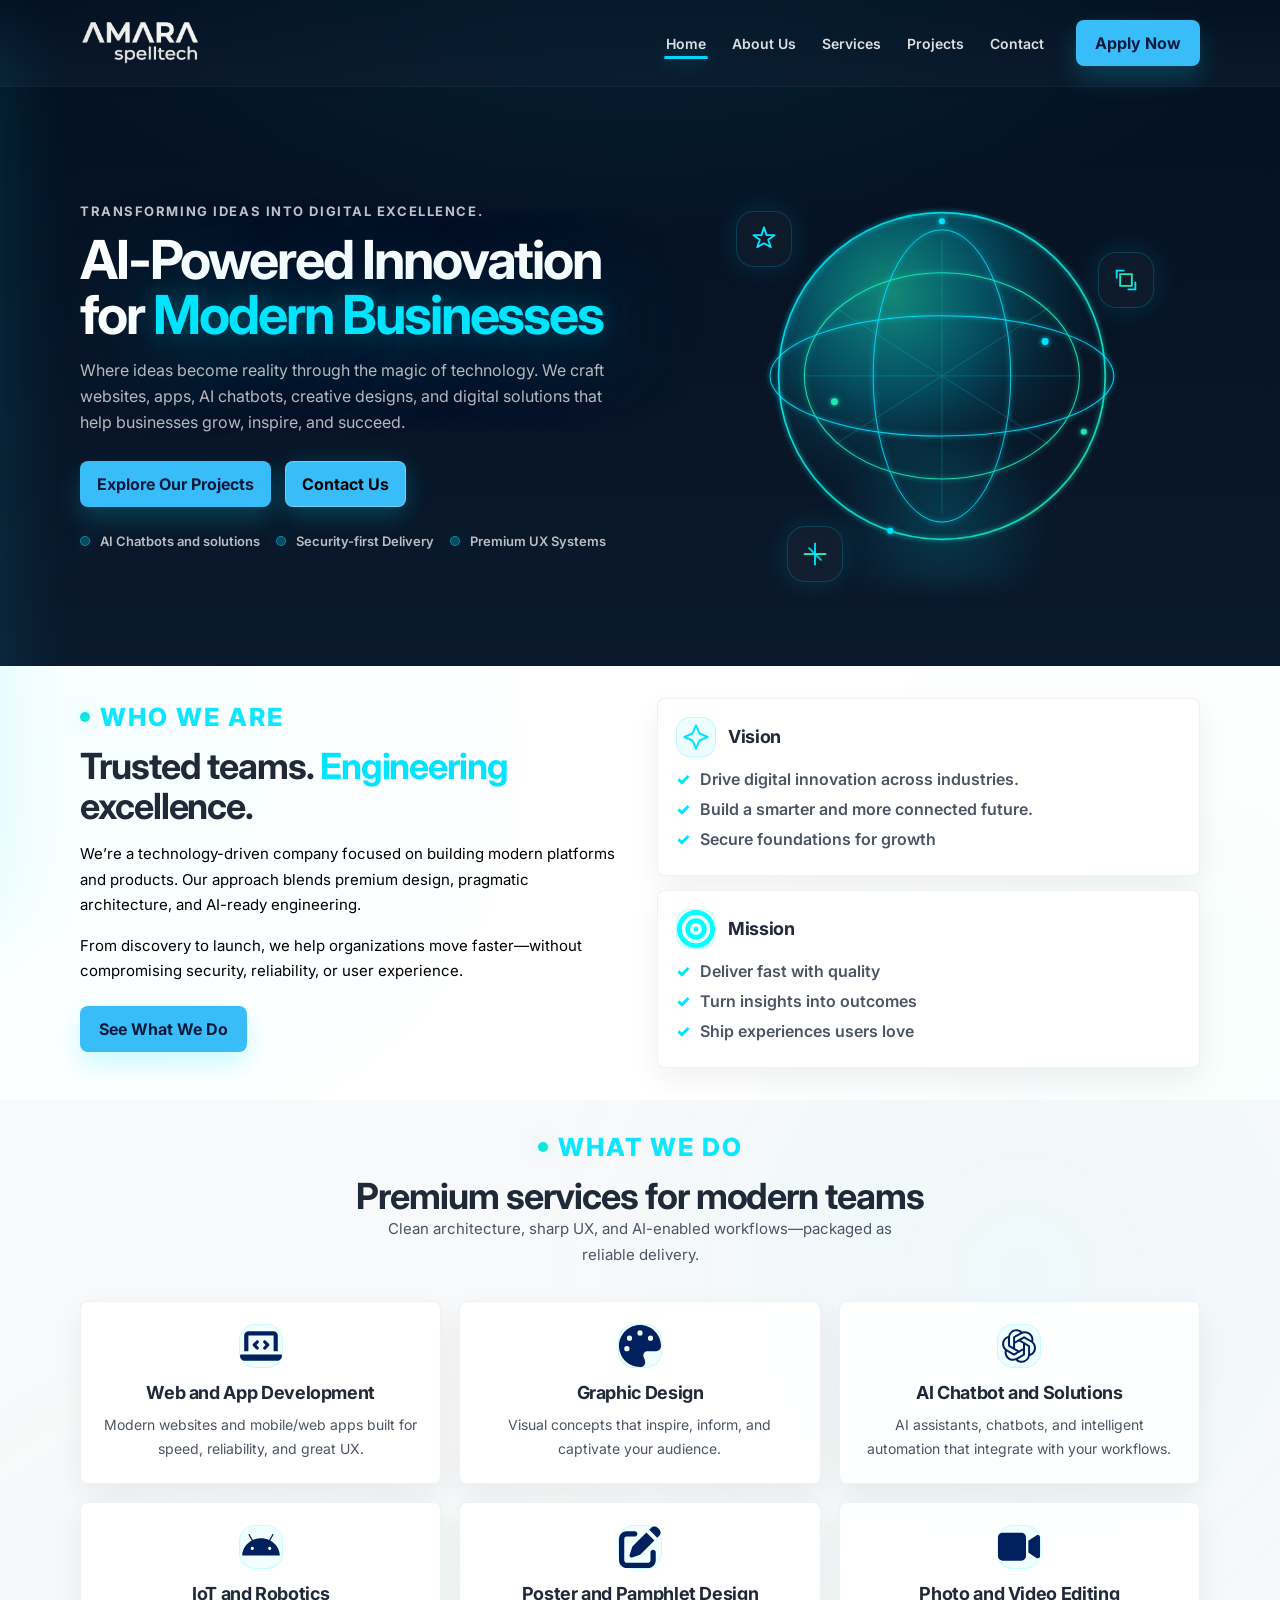
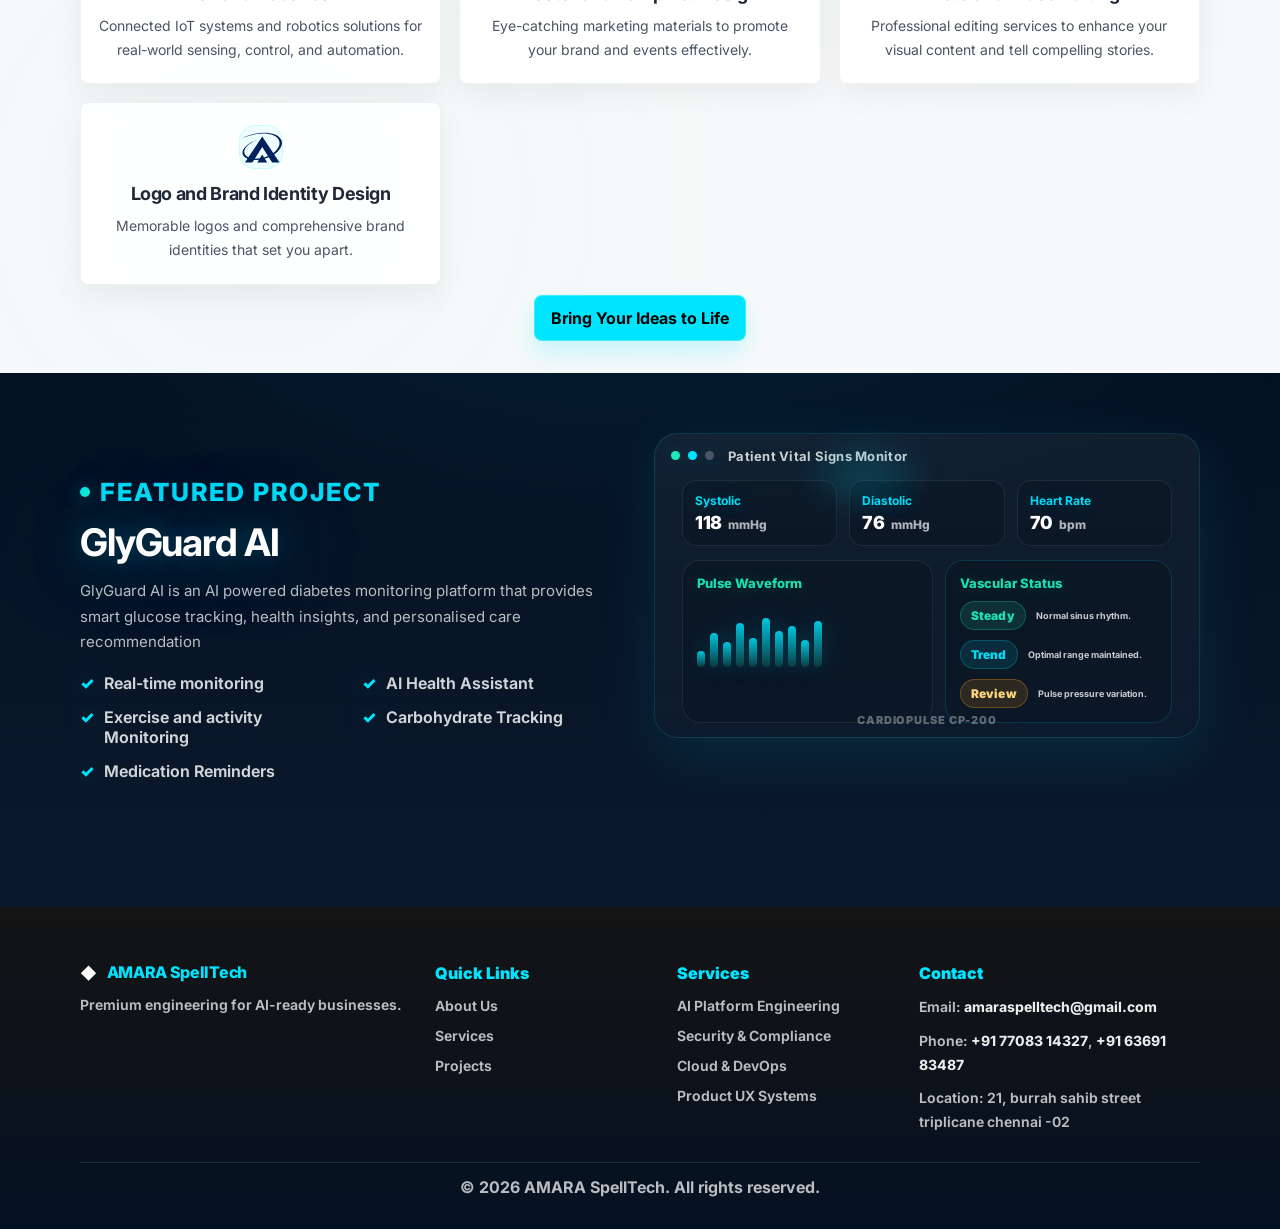
==== commit 8fe8d2f2: "Add files via upload" ====
--- a/index.html
+++ b/index.html
@@ -28,6 +28,16 @@
 </head>
 
 <body>
+  <!-- Reusable SVG Gradients -->
+  <svg style="width:0; height:0; position:absolute;" aria-hidden="true">
+    <defs>
+      <linearGradient id="cyanTealGradient" x1="0%" y1="0%" x2="100%" y2="100%">
+        <stop offset="0%" stop-color="#00E5FF" />
+        <stop offset="100%" stop-color="#1DE9B6" />
+      </linearGradient>
+    </defs>
+  </svg>
+
   <!-- Shared Header -->
   <div data-include="navbar"></div>
 
--- a/styles.css
+++ b/styles.css
@@ -490,6 +490,7 @@
   display: grid;
   place-items: center;
 }
+
 
 .feature-title {
   margin: 14px 0 0;
@@ -2170,4 +2171,45 @@
 [data-animate-on-scroll].is-visible {
   opacity: 1;
   transform: translateY(0);
+}
+
+/* === Custom CSS Keyframe Animations === */
+.globe-wrap svg.globe {
+  animation: slowGlobeRotate 35s linear infinite;
+}
+
+.metric {
+  animation: metricHeartbeat 2.4s ease-in-out infinite;
+}
+
+.pulse-bars span {
+  animation: pulseWave 1.2s ease-in-out infinite alternate;
+  transform-origin: bottom;
+}
+
+/* Stagger delays for waveform bars */
+.pulse-bars span:nth-child(1) { animation-delay: 0.1s; animation-duration: 1.1s; }
+.pulse-bars span:nth-child(2) { animation-delay: 0.3s; animation-duration: 1.3s; }
+.pulse-bars span:nth-child(3) { animation-delay: 0.2s; animation-duration: 1.0s; }
+.pulse-bars span:nth-child(4) { animation-delay: 0.5s; animation-duration: 1.4s; }
+.pulse-bars span:nth-child(5) { animation-delay: 0.4s; animation-duration: 1.2s; }
+.pulse-bars span:nth-child(6) { animation-delay: 0.7s; animation-duration: 1.5s; }
+.pulse-bars span:nth-child(7) { animation-delay: 0.6s; animation-duration: 1.1s; }
+.pulse-bars span:nth-child(8) { animation-delay: 0.8s; animation-duration: 1.3s; }
+.pulse-bars span:nth-child(9) { animation-delay: 0.9s; animation-duration: 1.2s; }
+.pulse-bars span:nth-child(10) { animation-delay: 1.0s; animation-duration: 1.4s; }
+
+@keyframes slowGlobeRotate {
+  0% { transform: rotate(0deg); }
+  100% { transform: rotate(360deg); }
+}
+
+@keyframes metricHeartbeat {
+  0%, 100% { transform: scale(1); }
+  50% { transform: scale(1.03); }
+}
+
+@keyframes pulseWave {
+  0%, 100% { transform: scaleY(1); }
+  50% { transform: scaleY(1.4); }
 }
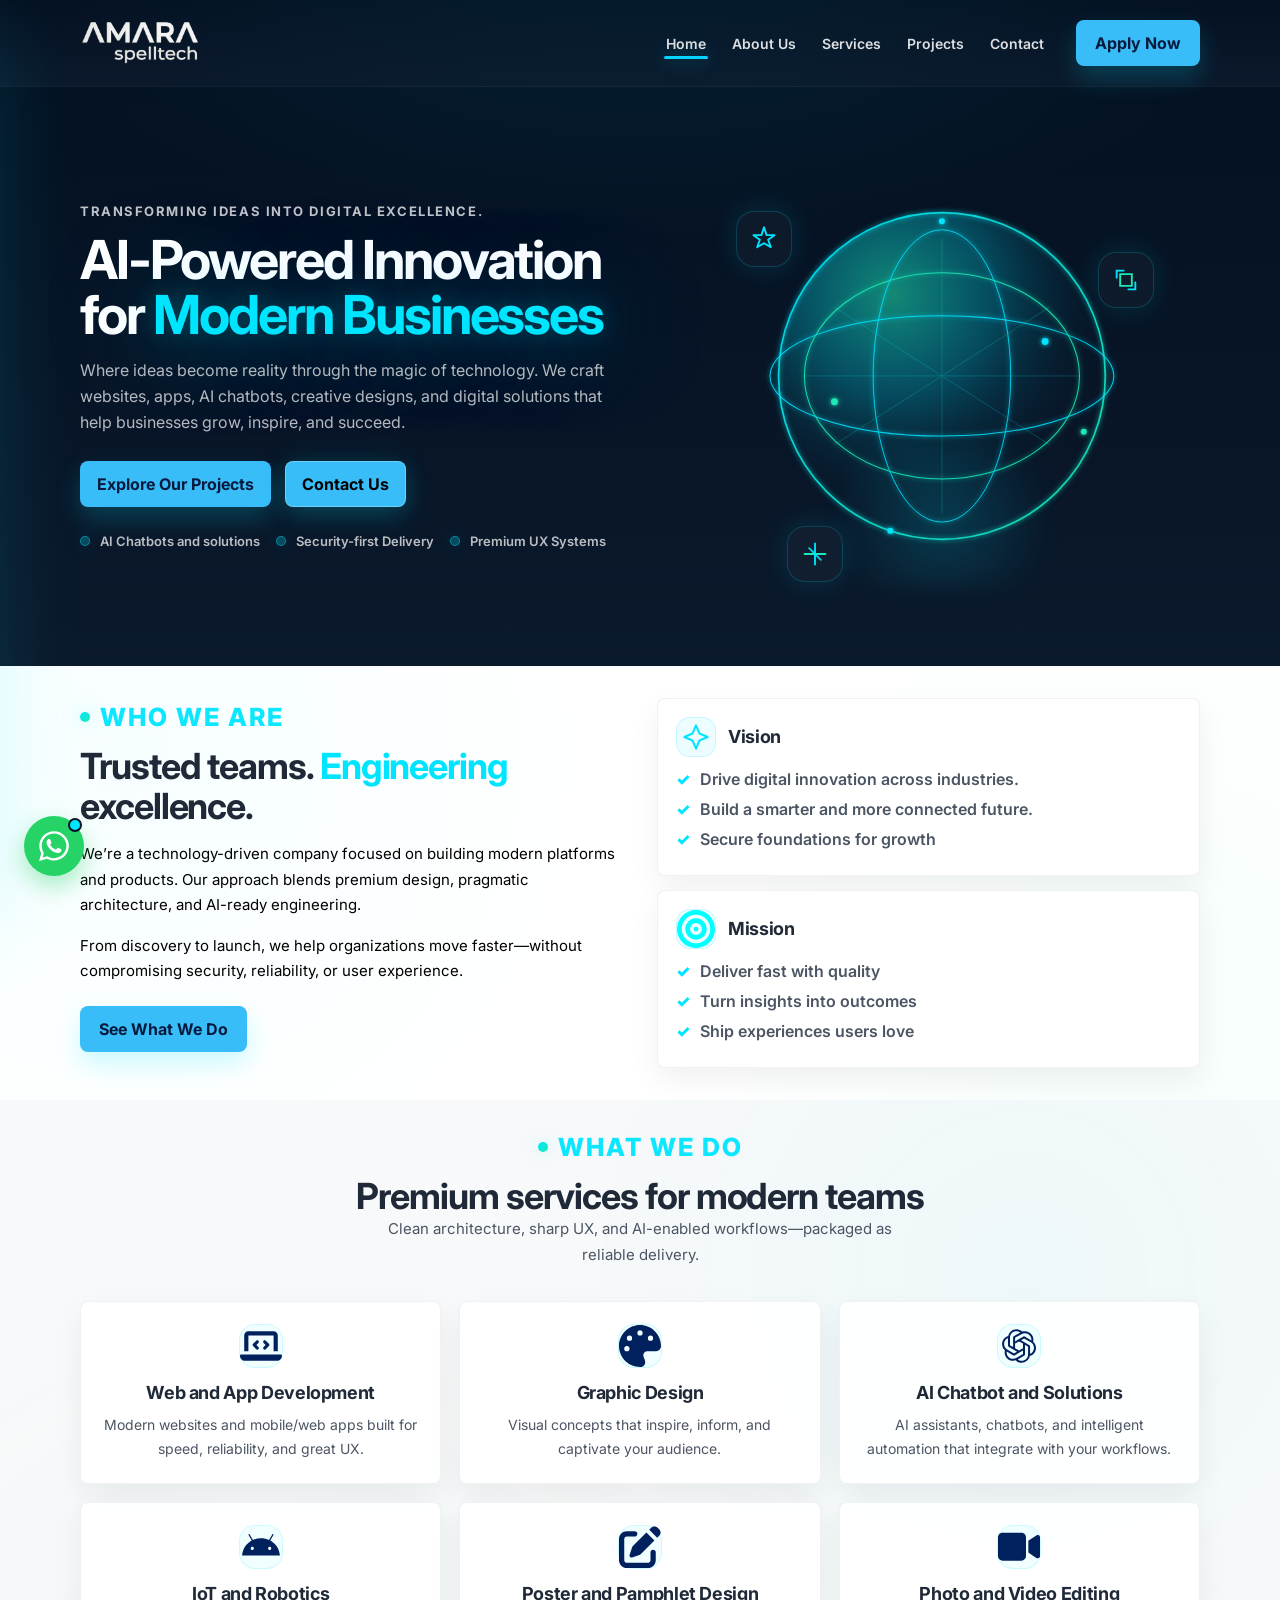
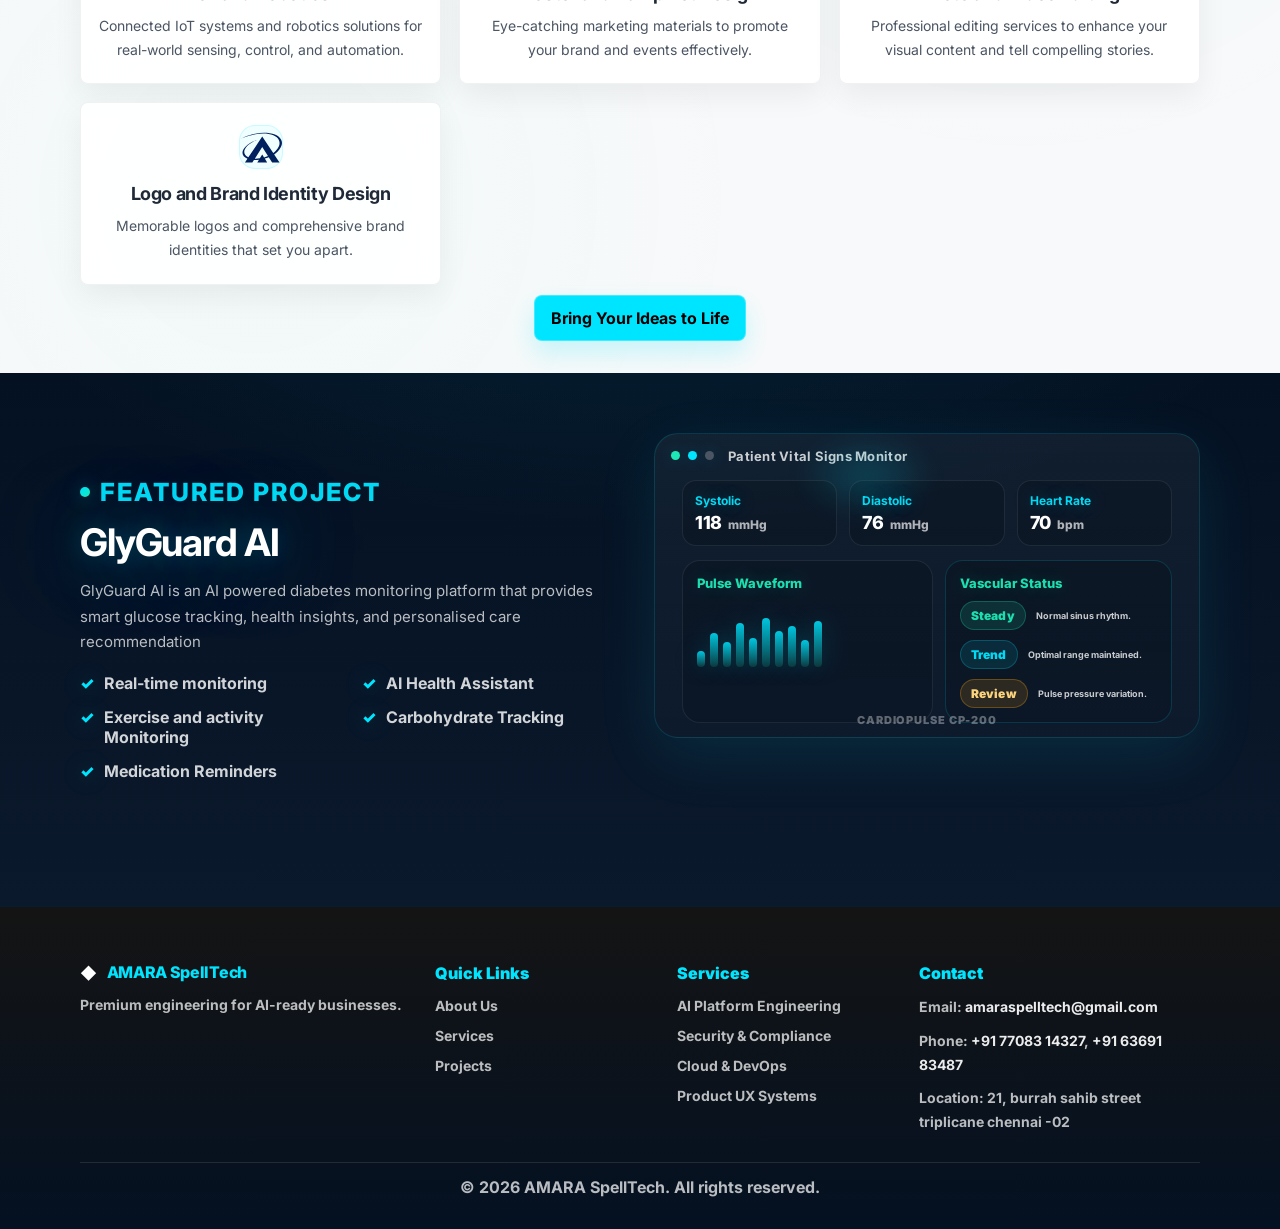
==== commit f09e249c: "Add files via upload" ====
--- a/index.html
+++ b/index.html
@@ -442,9 +442,7 @@
 
   <button id="back-to-top" type="button" aria-label="Back to Top">↑</button>
 
-  <script src="./js/forms.js"></script>
-  <script src="./js/animations.js"></script>
-  <script src="./js/core.js"></script>
+  <script src="./script.js"></script>
 </body>
 
 </html>
--- a/styles.css
+++ b/styles.css
@@ -1,7 +1,543 @@
-@import url('./css/variables.css');
-@import url('./css/layout.css');
-@import url('./css/components.css');
-@import url('./css/projects.css');
+/* ==========================================================================
+   AMARA SpellTech - Variables & Reset
+   ========================================================================== */
+:root {
+  --navy-900: #041122;
+  --navy-800: #0B192C;
+  --white: #FFFFFF;
+  --offwhite: #F8F9FA;
+  --text-dark: #1F2937;
+  --text-mid: #4B5563;
+  --cyan: #00E5FF;
+  --teal: #1DE9B6;
+
+  --radius: 8px;
+  --shadow-soft: 0 14px 40px rgba(2, 12, 27, 0.10);
+  --shadow-soft-2: 0 10px 28px rgba(2, 12, 27, 0.12);
+  --shadow-card: 0 12px 30px rgba(0, 0, 0, 0.06);
+
+  --container: 1120px;
+}
+
+* {
+  box-sizing: border-box;
+}
+
+html,
+body {
+  height: 100%;
+}
+
+body {
+  margin: 0;
+  font-family: Inter, Roboto, Montserrat, system-ui, -apple-system, Segoe UI, Arial, sans-serif;
+  color: var(--text-dark);
+  background: var(--white);
+}
+
+a {
+  color: inherit;
+  text-decoration: none;
+}
+
+/* ==========================================================================
+   AMARA SpellTech - Global Layout
+   ========================================================================== */
+.section {
+  padding: 32px 0;
+  position: relative;
+}
+
+.section--dark {
+  background: radial-gradient(1200px 500px at 50% -120px, rgba(0, 229, 255, 0.08), transparent 55%),
+    linear-gradient(180deg, var(--navy-900) 0%, var(--navy-800) 100%);
+  color: var(--white);
+}
+
+.section--light {
+  background: radial-gradient(circle at 10% 20%, rgba(0, 229, 255, 0.03) 0%, transparent 40%),
+    radial-gradient(circle at 90% 80%, rgba(29, 233, 182, 0.04) 0%, transparent 40%),
+    var(--white);
+}
+
+.section--offwhite {
+  background: radial-gradient(circle at 80% 20%, rgba(0, 229, 255, 0.04) 0%, transparent 40%),
+    radial-gradient(circle at 20% 80%, rgba(29, 233, 182, 0.03) 0%, transparent 40%),
+    var(--offwhite);
+}
+
+.container {
+  width: min(var(--container), calc(100% - 40px));
+  margin: 0 auto;
+}
+
+.center-head {
+  text-align: center;
+}
+
+/* ==========================================================================
+   AMARA SpellTech - Core Components
+   ========================================================================== */
+.btn {
+  border-radius: var(--radius);
+  font-weight: 700;
+  display: inline-flex;
+  align-items: center;
+  justify-content: center;
+  padding: 12px 16px;
+  gap: 10px;
+  border: 1px solid transparent;
+  transition: transform .12s ease, box-shadow .12s ease, background-color .12s ease, border-color .12s ease;
+  box-shadow: 0 10px 26px rgba(0, 229, 255, 0.16), 0 0 28px rgba(0, 229, 255, 0.10);
+}
+
+.btn:hover {
+  transform: translateY(-1px);
+  box-shadow: 0 16px 34px rgba(0, 229, 255, 0.22), 0 0 44px rgba(0, 229, 255, 0.16);
+}
+
+.btn--primary {
+  background: #38BDF8;
+  color: #071A3D;
+  box-shadow: 0 12px 26px rgba(0, 229, 255, 0.20);
+}
+
+.btn--ghost {
+  background: #38BDF8;
+  border-color: rgba(255, 255, 255, 0.25);
+  color: black;
+  box-shadow: 0 10px 26px rgba(0, 229, 255, 0.16), 0 0 28px rgba(0, 229, 255, 0.10);
+}
+
+.btn--header {
+  padding: 12px 18px;
+}
+
+.btn--full {
+  width: 100%;
+  padding: 13px 16px;
+}
+
+.section-label {
+  display: inline-flex;
+  align-items: center;
+  gap: 10px;
+  color: rgba(0, 229, 255, 0.95);
+  font-weight: 800;
+  letter-spacing: .08em;
+  text-transform: uppercase;
+  font-size: 25px;
+}
+
+.accent-dot {
+  width: 10px;
+  height: 10px;
+  border-radius: 999px;
+  background: linear-gradient(135deg, var(--cyan), var(--teal));
+  box-shadow: 0 0 18px rgba(0, 229, 255, 0.35);
+}
+
+.section-label--center {
+  justify-content: center;
+  display: flex;
+}
+
+/* ==========================================================================
+   projects.css — Premium Showcase Components
+   ========================================================================== */
+.featured-project {
+  display: grid;
+  grid-template-columns: 1fr;
+  gap: 80px;
+  margin-bottom: 160px;
+  position: relative;
+}
+
+@media (min-width: 1024px) {
+  .featured-project {
+    grid-template-columns: 3fr 7fr;
+    align-items: center;
+  }
+}
+
+.project-header {
+  margin-bottom: 24px;
+}
+
+.project-category {
+  color: var(--cyan);
+  font-family: Inter, sans-serif;
+  font-weight: 700;
+  letter-spacing: 0.1em;
+  text-transform: uppercase;
+  font-size: 14px;
+  margin-bottom: 12px;
+  display: block;
+}
+
+.project-main-title {
+  font-size: clamp(32px, 3.5vw, 48px);
+  line-height: 1.15;
+  font-weight: 800;
+  color: var(--white);
+  margin-bottom: 16px;
+  letter-spacing: -0.02em;
+}
+
+.project-subtitle {
+  font-size: 15px;
+  color: rgba(255, 255, 255, 0.7);
+  line-height: 1.5;
+  margin-bottom: 28px;
+  max-width: 100%;
+}
+
+.project-links {
+  display: flex;
+  gap: 16px;
+  flex-wrap: wrap;
+}
+
+.premium-card {
+  background: rgba(255, 255, 255, 0.03);
+  backdrop-filter: blur(16px);
+  -webkit-backdrop-filter: blur(16px);
+  border: 1px solid rgba(255, 255, 255, 0.08);
+  border-radius: 24px;
+  padding: 32px;
+  box-shadow: 0 30px 60px rgba(0, 0, 0, 0.12), inset 0 1px 0 rgba(255, 255, 255, 0.1);
+  transition: transform 0.4s cubic-bezier(0.16, 1, 0.3, 1), box-shadow 0.4s ease;
+  position: relative;
+  overflow: hidden;
+}
+
+.premium-card::before {
+  content: '';
+  position: absolute;
+  top: 0;
+  left: -100%;
+  width: 50%;
+  height: 100%;
+  background: linear-gradient(90deg, transparent, rgba(255, 255, 255, 0.05), transparent);
+  transform: skewX(-20deg);
+  transition: left 0.7s ease;
+}
+
+.premium-card:hover::before {
+  left: 200%;
+}
+
+.premium-card-title {
+  font-size: 24px;
+  font-weight: 700;
+  color: var(--white);
+  margin-bottom: 16px;
+  display: flex;
+  align-items: center;
+  gap: 12px;
+}
+
+.premium-card-text {
+  color: rgba(255, 255, 255, 0.65);
+  font-size: 16px;
+  line-height: 1.7;
+}
+
+.tech-stack {
+  display: flex;
+  flex-wrap: wrap;
+  gap: 12px;
+  margin-top: 24px;
+}
+
+.tech-pill {
+  padding: 8px 16px;
+  background: rgba(0, 229, 255, 0.05);
+  border: 1px solid rgba(0, 229, 255, 0.2);
+  border-radius: 999px;
+  color: var(--cyan);
+  font-size: 13px;
+  font-weight: 600;
+  letter-spacing: 0.05em;
+  transition: all 0.3s ease;
+  display: inline-flex;
+  align-items: center;
+  gap: 6px;
+}
+
+.tech-pill:hover {
+  background: rgba(0, 229, 255, 0.15);
+  transform: translateY(-2px);
+  box-shadow: 0 10px 20px rgba(0, 229, 255, 0.1);
+}
+
+.stats-grid {
+  display: grid;
+  grid-template-columns: repeat(auto-fit, minmax(140px, 1fr));
+  gap: 24px;
+  margin: 48px 0;
+}
+
+.stat-box {
+  text-align: left;
+  border-left: 2px solid rgba(0, 229, 255, 0.3);
+  padding-left: 20px;
+}
+
+.stat-number {
+  font-family: Inter, sans-serif;
+  font-size: 48px;
+  font-weight: 800;
+  color: var(--white);
+  line-height: 1;
+  margin-bottom: 8px;
+  background: linear-gradient(135deg, var(--white), var(--cyan));
+  -webkit-background-clip: text;
+  -webkit-text-fill-color: transparent;
+}
+
+.stat-label {
+  color: rgba(255, 255, 255, 0.6);
+  font-size: 14px;
+  font-weight: 500;
+  text-transform: uppercase;
+  letter-spacing: 0.05em;
+}
+
+.timeline {
+  position: relative;
+  padding-left: 32px;
+  margin-top: 32px;
+}
+
+.timeline::before {
+  content: '';
+  position: absolute;
+  top: 0;
+  left: 6px;
+  width: 2px;
+  height: 100%;
+  background: linear-gradient(180deg, var(--cyan), transparent);
+  opacity: 0.3;
+}
+
+.timeline-item {
+  position: relative;
+  margin-bottom: 32px;
+}
+
+.timeline-item::before {
+  content: '';
+  position: absolute;
+  left: -32px;
+  top: 6px;
+  width: 14px;
+  height: 14px;
+  background: var(--navy-900);
+  border: 2px solid var(--cyan);
+  border-radius: 50%;
+  box-shadow: 0 0 10px rgba(0, 229, 255, 0.4);
+}
+
+.timeline-title {
+  color: var(--white);
+  font-weight: 700;
+  font-size: 18px;
+  margin-bottom: 8px;
+}
+
+.timeline-desc {
+  color: rgba(255, 255, 255, 0.6);
+  font-size: 15px;
+  line-height: 1.6;
+}
+
+.showcase-devices {
+  position: relative;
+  width: 100%;
+  display: flex;
+  justify-content: center;
+  align-items: center;
+  gap: clamp(12px, 4vw, 40px);
+  perspective: 1200px;
+}
+
+.device-laptop {
+  position: relative;
+  flex: 0 1 73%;
+  width: 100%;
+  height: auto;
+  background: #111;
+  border-radius: 12px 12px 0 0;
+  padding: 1.5% 1.5% 2.5% 1.5%;
+  box-shadow:
+    0 40px 100px rgba(0, 0, 0, 0.5),
+    inset 0 1px 1px rgba(255, 255, 255, 0.3),
+    0 0 0 2px #444;
+  transform-style: preserve-3d;
+  will-change: transform;
+}
+
+.device-laptop::after {
+  content: '';
+  position: absolute;
+  bottom: -20px;
+  left: -2%;
+  width: 104%;
+  height: 20px;
+  background: linear-gradient(180deg, #555 0%, #222 100%);
+  border-radius: 0 0 12px 12px;
+  box-shadow: inset 0 2px 2px rgba(255, 255, 255, 0.2), 0 20px 40px rgba(0, 0, 0, 0.6);
+}
+
+.device-laptop::before {
+  content: '';
+  position: absolute;
+  top: 1%;
+  left: 50%;
+  transform: translateX(-50%);
+  width: 4px;
+  height: 4px;
+  background: #000;
+  border-radius: 50%;
+  box-shadow: 0 0 2px rgba(255, 255, 255, 0.2);
+  z-index: 10;
+}
+
+.laptop-screen {
+  position: relative;
+  width: 100%;
+  height: auto;
+  aspect-ratio: 16/10;
+  background: #000;
+  border-radius: 6px;
+  overflow: hidden;
+  box-shadow: inset 0 0 10px rgba(0, 0, 0, 0.8);
+  -webkit-mask-image: -webkit-radial-gradient(white, black);
+  -webkit-backface-visibility: hidden;
+  -webkit-transform: translate3d(0, 0, 0);
+}
+
+.laptop-screen video {
+  width: 100%;
+  height: 100%;
+  object-fit: cover;
+  pointer-events: none;
+  background: transparent;
+}
+
+.laptop-screen::after {
+  content: '';
+  position: absolute;
+  top: 0;
+  left: 0;
+  right: 0;
+  bottom: 0;
+  background: linear-gradient(135deg, rgba(255, 255, 255, 0.1) 0%, transparent 40%);
+  pointer-events: none;
+}
+
+.device-phone {
+  position: relative;
+  flex: 0 1 23%;
+  width: 100%;
+  height: auto;
+  background: #111;
+  border-radius: 3px;
+  padding: 1.5%;
+  box-shadow:
+    0 30px 60px rgba(0, 0, 0, 0.4),
+    inset 0 0 0 3px #555,
+    inset 0 0 0 4px #000;
+  transform-style: preserve-3d;
+  will-change: transform;
+  z-index: 5;
+}
+
+.device-phone::before {
+  content: '';
+  position: absolute;
+  top: 20%;
+  left: -2px;
+  width: 2px;
+  height: 30px;
+  background: #555;
+  border-radius: 2px 0 0 2px;
+  box-shadow: 0 40px 0 0 #555;
+}
+
+.device-phone::after {
+  content: '';
+  position: absolute;
+  top: 30%;
+  right: -2px;
+  width: 2px;
+  height: 40px;
+  background: #555;
+  border-radius: 0 2px 2px 0;
+}
+
+.phone-screen {
+  position: relative;
+  width: 100%;
+  height: auto;
+  aspect-ratio: 9 / 20.1;
+  background: #000;
+  border-radius: 2px;
+  overflow: hidden;
+  -webkit-mask-image: -webkit-radial-gradient(white, black);
+  -webkit-backface-visibility: hidden;
+  -webkit-transform: translate3d(0, 0, 0);
+}
+
+.phone-camera {
+  position: absolute;
+  top: 12px;
+  left: 50%;
+  transform: translateX(-50%);
+  width: 10px;
+  height: 10px;
+  background: #0c0c0c;
+  border: 1px solid #222;
+  border-radius: 50%;
+  z-index: 10;
+  box-shadow: inset 0 -1px 2px rgba(255, 255, 255, 0.1);
+}
+
+.phone-screen video {
+  width: 100%;
+  height: 100%;
+  object-fit: cover;
+  pointer-events: none;
+  background: transparent;
+}
+
+.phone-screen::after {
+  content: '';
+  position: absolute;
+  top: 0;
+  left: 0;
+  right: 0;
+  bottom: 0;
+  background: linear-gradient(105deg, rgba(255, 255, 255, 0.15) 0%, transparent 40%);
+  pointer-events: none;
+}
+
+.project-details-grid {
+  display: grid;
+  grid-template-columns: 1fr;
+  gap: 32px;
+}
+
+@media (min-width: 768px) {
+  .project-details-grid {
+    grid-template-columns: 1fr 1fr;
+  }
+
+  .card-full {
+    grid-column: 1 / -1;
+  }
+}
 
 /* Remaining Global Design System */
 
@@ -18,7 +554,7 @@
 
 .contact-link {
   color: rgba(255, 255, 255, 0.92);
-  font-weight: 750;
+  font-weight: 700;
 }
 
 .contact-link:hover {
@@ -535,7 +1071,7 @@
 .featured-hero__kicker {
   font-family: Inter, sans-serif;
   font-size: 14px;
-  font-weight: 850;
+  font-weight: 800;
   letter-spacing: 0.14em;
   text-transform: uppercase;
   color: #FFFFFF;
@@ -606,7 +1142,7 @@
 
 .bullet-item {
   color: rgba(255, 255, 255, 0.82);
-  font-weight: 650;
+  font-weight: 700;
   display: flex;
   gap: 10px;
   align-items: flex-start;
@@ -705,7 +1241,7 @@
   margin-top: 4px;
   color: #fff;
   font-size: 18px;
-  font-weight: 850;
+  font-weight: 800;
   letter-spacing: -0.02em;
 }
 
@@ -866,7 +1402,7 @@
 
 .panel-list li {
   color: rgba(255, 255, 255, 0.72);
-  font-weight: 650;
+  font-weight: 700;
   font-size: 13px;
   display: flex;
   gap: 10px;
@@ -915,7 +1451,7 @@
 .pill {
   border-radius: 999px;
   padding: 6px 10px;
-  font-weight: 850;
+  font-weight: 800;
   font-size: 12px;
 }
 
@@ -978,7 +1514,7 @@
 
 .phone-head {
   color: rgba(255, 255, 255, 0.78);
-  font-weight: 850;
+  font-weight: 800;
   font-size: 13px;
 }
 
@@ -1032,7 +1568,7 @@
   border-radius: 16px;
   padding: 10px 12px;
   color: rgba(255, 255, 255, 0.76);
-  font-weight: 650;
+  font-weight: 700;
   font-size: 13px;
 }
 
@@ -1104,7 +1640,7 @@
 
 .goal-text {
   margin-top: 8px;
-  font-weight: 750;
+  font-weight: 700;
   color: var(--text-dark);
   font-size: 13px;
 }
@@ -1126,7 +1662,7 @@
   font-family: Inter, sans-serif;
   font-size: clamp(22px, 2.4vw, 34px);
   line-height: 1.2;
-  font-weight: 850;
+  font-weight: 800;
   letter-spacing: -0.02em;
 }
 
@@ -1136,7 +1672,7 @@
   font-family: Inter, sans-serif;
   font-size: 15.5px;
   line-height: 1.8;
-  font-weight: 650;
+  font-weight: 700;
   opacity: 0.95;
 }
 
@@ -1187,7 +1723,7 @@
   border: 1px solid rgba(29, 233, 182, 0.25);
   background: rgba(29, 233, 182, 0.10);
   color: rgba(255, 255, 255, 0.95);
-  font-weight: 750;
+  font-weight: 700;
 }
 
 /* Contact */
@@ -1311,7 +1847,7 @@
 .upload-sub {
   color: var(--text-mid);
   font-size: 13px;
-  font-weight: 650;
+  font-weight: 700;
   margin-top: 3px;
 }
 
@@ -1319,7 +1855,7 @@
   color: var(--text-mid);
   font-size: 12.5px;
   margin-top: 12px;
-  font-weight: 650;
+  font-weight: 700;
 }
 
 .contact-panel--alt .section-title {
@@ -1358,13 +1894,13 @@
 
 .contact-k {
   color: rgba(255, 255, 255, 0.78);
-  font-weight: 850;
+  font-weight: 800;
   font-size: 13px;
 }
 
 .contact-v {
   color: rgba(255, 255, 255, 0.92);
-  font-weight: 750;
+  font-weight: 700;
   margin-top: 4px;
   font-size: 14px;
 }
@@ -1595,9 +2131,7 @@
   }
 }
 
-.footer-inner {
-  /* intentionally left blank */
-}
+
 
 .footer-grid {
   display: grid;
@@ -1611,7 +2145,7 @@
 
 .footer-text {
   color: rgba(255, 255, 255, 0.72);
-  font-weight: 650;
+  font-weight: 700;
   line-height: 1.7;
   margin: 10px 0 0;
   font-size: 14px;
@@ -1642,7 +2176,7 @@
 
 .footer-links a {
   color: rgba(255, 255, 255, 0.72);
-  font-weight: 650;
+  font-weight: 700;
   font-size: 14px;
 }
 
@@ -2188,28 +2722,481 @@
 }
 
 /* Stagger delays for waveform bars */
-.pulse-bars span:nth-child(1) { animation-delay: 0.1s; animation-duration: 1.1s; }
-.pulse-bars span:nth-child(2) { animation-delay: 0.3s; animation-duration: 1.3s; }
-.pulse-bars span:nth-child(3) { animation-delay: 0.2s; animation-duration: 1.0s; }
-.pulse-bars span:nth-child(4) { animation-delay: 0.5s; animation-duration: 1.4s; }
-.pulse-bars span:nth-child(5) { animation-delay: 0.4s; animation-duration: 1.2s; }
-.pulse-bars span:nth-child(6) { animation-delay: 0.7s; animation-duration: 1.5s; }
-.pulse-bars span:nth-child(7) { animation-delay: 0.6s; animation-duration: 1.1s; }
-.pulse-bars span:nth-child(8) { animation-delay: 0.8s; animation-duration: 1.3s; }
-.pulse-bars span:nth-child(9) { animation-delay: 0.9s; animation-duration: 1.2s; }
-.pulse-bars span:nth-child(10) { animation-delay: 1.0s; animation-duration: 1.4s; }
+.pulse-bars span:nth-child(1) {
+  animation-delay: 0.1s;
+  animation-duration: 1.1s;
+}
+
+.pulse-bars span:nth-child(2) {
+  animation-delay: 0.3s;
+  animation-duration: 1.3s;
+}
+
+.pulse-bars span:nth-child(3) {
+  animation-delay: 0.2s;
+  animation-duration: 1.0s;
+}
+
+.pulse-bars span:nth-child(4) {
+  animation-delay: 0.5s;
+  animation-duration: 1.4s;
+}
+
+.pulse-bars span:nth-child(5) {
+  animation-delay: 0.4s;
+  animation-duration: 1.2s;
+}
+
+.pulse-bars span:nth-child(6) {
+  animation-delay: 0.7s;
+  animation-duration: 1.5s;
+}
+
+.pulse-bars span:nth-child(7) {
+  animation-delay: 0.6s;
+  animation-duration: 1.1s;
+}
+
+.pulse-bars span:nth-child(8) {
+  animation-delay: 0.8s;
+  animation-duration: 1.3s;
+}
+
+.pulse-bars span:nth-child(9) {
+  animation-delay: 0.9s;
+  animation-duration: 1.2s;
+}
+
+.pulse-bars span:nth-child(10) {
+  animation-delay: 1.0s;
+  animation-duration: 1.4s;
+}
 
 @keyframes slowGlobeRotate {
-  0% { transform: rotate(0deg); }
-  100% { transform: rotate(360deg); }
+  0% {
+    transform: rotate(0deg);
+  }
+
+  100% {
+    transform: rotate(360deg);
+  }
 }
 
 @keyframes metricHeartbeat {
-  0%, 100% { transform: scale(1); }
-  50% { transform: scale(1.03); }
+
+  0%,
+  100% {
+    transform: scale(1);
+  }
+
+  50% {
+    transform: scale(1.03);
+  }
 }
 
 @keyframes pulseWave {
-  0%, 100% { transform: scaleY(1); }
-  50% { transform: scaleY(1.4); }
+
+  0%,
+  100% {
+    transform: scaleY(1);
+  }
+
+  50% {
+    transform: scaleY(1.4);
+  }
+}
+
+/* Form Validation Styles */
+.input--invalid {
+  border-color: #FF5252 !important;
+  box-shadow: 0 0 0 3px rgba(255, 82, 82, 0.25) !important;
+}
+
+.field-error {
+  color: #FF5252;
+  font-size: 13px;
+  font-weight: 600;
+  margin-top: 6px;
+  letter-spacing: 0.01em;
+  animation: fadeInError 0.2s ease-in-out;
+}
+
+@keyframes fadeInError {
+  from {
+    opacity: 0;
+    transform: translateY(-4px);
+  }
+
+  to {
+    opacity: 1;
+    transform: translateY(0);
+  }
+}
+
+.btn--wa {
+  background: #25D366;
+  color: #FFFFFF !important;
+  border-color: #25D366;
+  box-shadow: 0 10px 24px rgba(37, 211, 102, 0.25);
+  font-weight: 700;
+  display: inline-flex;
+  align-items: center;
+  gap: 8px;
+  padding: 10px 16px;
+  border-radius: var(--radius);
+  transition: all 0.2s ease;
+}
+
+.btn--wa:hover {
+  background: #20ba5a;
+  border-color: #20ba5a;
+  color: #FFFFFF !important;
+  box-shadow: 0 14px 30px rgba(37, 211, 102, 0.4);
+  transform: translateY(-1px);
+}
+
+.btn--wa svg {
+  width: 20px;
+  height: 20px;
+  fill: #FFFFFF;
+}
+
+/* ==========================================================================
+   Floating WhatsApp Widget (Bottom Left)
+   ========================================================================== */
+.wa-widget-wrap {
+  position: fixed !important;
+  bottom: 24px !important;
+  left: 24px !important;
+  z-index: 999999 !important;
+  font-family: Inter, Roboto, sans-serif;
+}
+
+.wa-btn {
+  width: 60px;
+  height: 60px;
+  border-radius: 50%;
+  background: #25D366;
+  border: none;
+  cursor: pointer;
+  display: flex;
+  align-items: center;
+  justify-content: center;
+  box-shadow: 0 10px 25px rgba(37, 211, 102, 0.4);
+  transition: transform 0.3s cubic-bezier(0.175, 0.885, 0.32, 1.275), box-shadow 0.3s ease;
+  position: relative;
+  outline: none;
+  animation: waPulseRing 2.5s infinite;
+}
+
+.wa-btn:hover {
+  transform: scale(1.08) translateY(-2px);
+  box-shadow: 0 14px 30px rgba(37, 211, 102, 0.55);
+}
+
+.wa-btn svg {
+  width: 34px;
+  height: 34px;
+  transition: transform 0.3s ease;
+}
+
+.wa-btn.is-active svg {
+  transform: rotate(45deg);
+}
+
+.wa-badge-dot {
+  position: absolute;
+  top: 2px;
+  right: 2px;
+  width: 14px;
+  height: 14px;
+  background: #00E5FF;
+  border: 2px solid #041122;
+  border-radius: 50%;
+}
+
+/* Card Popup */
+.wa-card {
+  position: absolute;
+  bottom: 74px;
+  left: 0;
+  width: 340px;
+  max-width: calc(100vw - 32px);
+  background: rgba(8, 25, 44, 0.95);
+  backdrop-filter: blur(20px);
+  -webkit-backdrop-filter: blur(20px);
+  border: 1px solid rgba(0, 229, 255, 0.25);
+  border-radius: 20px;
+  box-shadow: 0 20px 50px rgba(0, 0, 0, 0.5), 0 0 30px rgba(0, 229, 255, 0.15);
+  overflow: hidden;
+  opacity: 0;
+  visibility: hidden;
+  transform: translateY(20px) scale(0.95);
+  transition: opacity 0.3s cubic-bezier(0.16, 1, 0.3, 1), transform 0.3s cubic-bezier(0.16, 1, 0.3, 1), visibility 0.3s;
+  z-index: 10000;
+}
+
+.wa-card.is-open {
+  opacity: 1;
+  visibility: visible;
+  transform: translateY(0) scale(1);
+}
+
+/* Card Header */
+.wa-card-header {
+  background: linear-gradient(135deg, rgba(37, 211, 102, 0.15), rgba(0, 229, 255, 0.15));
+  border-bottom: 1px solid rgba(255, 255, 255, 0.08);
+  padding: 16px 20px;
+  display: flex;
+  align-items: center;
+  justify-content: space-between;
+}
+
+.wa-card-header-left {
+  display: flex;
+  align-items: center;
+  gap: 12px;
+}
+
+.wa-avatar {
+  width: 42px;
+  height: 42px;
+  border-radius: 50%;
+  background: #041122;
+  border: 2px solid #25D366;
+  display: flex;
+  align-items: center;
+  justify-content: center;
+  box-shadow: 0 0 12px rgba(37, 211, 102, 0.4);
+}
+
+.wa-avatar svg {
+  width: 24px;
+  height: 24px;
+}
+
+.wa-title {
+  color: #FFFFFF;
+  font-weight: 700;
+  font-size: 15px;
+  line-height: 1.2;
+}
+
+.wa-status {
+  color: #25D366;
+  font-size: 12px;
+  font-weight: 500;
+  display: flex;
+  align-items: center;
+  gap: 6px;
+  margin-top: 2px;
+}
+
+.wa-status-dot {
+  width: 7px;
+  height: 7px;
+  background: #25D366;
+  border-radius: 50%;
+  box-shadow: 0 0 8px #25D366;
+}
+
+.wa-close-btn {
+  background: transparent;
+  border: none;
+  color: rgba(255, 255, 255, 0.6);
+  font-size: 20px;
+  cursor: pointer;
+  padding: 4px 8px;
+  border-radius: 6px;
+  transition: color 0.2s, background 0.2s;
+}
+
+.wa-close-btn:hover {
+  color: #FFF;
+  background: rgba(255, 255, 255, 0.1);
+}
+
+/* Card Body */
+.wa-card-body {
+  padding: 20px;
+}
+
+.wa-msg-bubble {
+  background: rgba(255, 255, 255, 0.06);
+  border: 1px solid rgba(255, 255, 255, 0.1);
+  border-radius: 14px 14px 14px 2px;
+  padding: 12px 14px;
+  color: rgba(255, 255, 255, 0.9);
+  font-size: 13.5px;
+  line-height: 1.45;
+  margin-bottom: 16px;
+}
+
+.wa-services-title {
+  font-size: 11px;
+  font-weight: 800;
+  letter-spacing: 0.08em;
+  text-transform: uppercase;
+  color: rgba(0, 229, 255, 0.9);
+  margin-bottom: 10px;
+}
+
+.wa-options-list {
+  display: flex;
+  flex-direction: column;
+  gap: 8px;
+}
+
+.wa-option-item {
+  display: flex;
+  align-items: center;
+  justify-content: space-between;
+  background: rgba(255, 255, 255, 0.04);
+  border: 1px solid rgba(255, 255, 255, 0.08);
+  border-radius: 10px;
+  padding: 11px 14px;
+  color: #FFFFFF;
+  font-size: 13.5px;
+  font-weight: 600;
+  text-decoration: none;
+  transition: all 0.2s ease;
+}
+
+.wa-option-item:hover {
+  background: rgba(0, 229, 255, 0.12);
+  border-color: rgba(0, 229, 255, 0.4);
+  transform: translateX(4px);
+  color: #00E5FF;
+}
+
+.wa-option-label {
+  display: flex;
+  align-items: center;
+  gap: 8px;
+}
+
+.wa-arrow {
+  color: rgba(255, 255, 255, 0.4);
+  font-size: 14px;
+  transition: transform 0.2s ease, color 0.2s ease;
+}
+
+.wa-option-item:hover .wa-arrow {
+  transform: translateX(3px);
+  color: #00E5FF;
+}
+
+.wa-card-footer {
+  padding: 10px 20px;
+  background: rgba(0, 0, 0, 0.2);
+  border-top: 1px solid rgba(255, 255, 255, 0.05);
+  font-size: 11px;
+  color: rgba(255, 255, 255, 0.4);
+  text-align: center;
+}
+
+@keyframes waPulseRing {
+  0% {
+    box-shadow: 0 0 0 0 rgba(37, 211, 102, 0.5), 0 10px 25px rgba(37, 211, 102, 0.4);
+  }
+
+  70% {
+    box-shadow: 0 0 0 18px rgba(37, 211, 102, 0), 0 10px 25px rgba(37, 211, 102, 0.4);
+  }
+
+  100% {
+    box-shadow: 0 0 0 0 rgba(37, 211, 102, 0), 0 10px 25px rgba(37, 211, 102, 0.4);
+  }
+}
+
+@media (max-width: 480px) {
+  .wa-widget-wrap {
+    bottom: 16px;
+    left: 16px;
+  }
+
+  .wa-card {
+    bottom: 70px;
+    left: 0;
+    width: calc(100vw - 32px);
+  }
+}
+
+/* ==========================================================================
+   Page Slide Transitions & Swipe Gestures
+   ========================================================================== */
+body {
+  transition: opacity 0.3s ease;
+}
+
+body.page-slide-out-left > section,
+body.page-slide-out-left > header,
+body.page-slide-out-left > footer {
+  opacity: 0;
+  transform: translateX(-40px);
+  transition: opacity 0.25s ease, transform 0.25s cubic-bezier(0.16, 1, 0.3, 1);
+}
+
+body.page-slide-out-right > section,
+body.page-slide-out-right > header,
+body.page-slide-out-right > footer {
+  opacity: 0;
+  transform: translateX(40px);
+  transition: opacity 0.25s ease, transform 0.25s cubic-bezier(0.16, 1, 0.3, 1);
+}
+
+body.page-slide-in-left > section,
+body.page-slide-in-left > header,
+body.page-slide-in-left > footer {
+  animation: pageSlideInLeft 0.35s cubic-bezier(0.16, 1, 0.3, 1) forwards;
+}
+
+body.page-slide-in-right > section,
+body.page-slide-in-right > header,
+body.page-slide-in-right > footer {
+  animation: pageSlideInRight 0.35s cubic-bezier(0.16, 1, 0.3, 1) forwards;
+}
+
+@keyframes pageSlideInLeft {
+  to {
+    opacity: 1;
+    transform: translateX(0);
+  }
+}
+
+@keyframes pageSlideInRight {
+  to {
+    opacity: 1;
+    transform: translateX(0);
+  }
+}
+
+/* Swipe Indicator Toast */
+.swipe-indicator-toast {
+  position: fixed;
+  top: 50%;
+  left: 50%;
+  transform: translate(-50%, -50%) scale(0.9);
+  background: rgba(4, 17, 34, 0.94);
+  backdrop-filter: blur(16px);
+  -webkit-backdrop-filter: blur(16px);
+  border: 1px solid rgba(0, 229, 255, 0.4);
+  color: #FFFFFF;
+  padding: 14px 24px;
+  border-radius: 999px;
+  font-weight: 700;
+  font-size: 15px;
+  box-shadow: 0 14px 40px rgba(0, 229, 255, 0.3);
+  display: flex;
+  align-items: center;
+  gap: 10px;
+  z-index: 100000;
+  opacity: 0;
+  pointer-events: none;
+  transition: opacity 0.2s ease, transform 0.2s cubic-bezier(0.175, 0.885, 0.32, 1.275);
+}
+
+.swipe-indicator-toast.is-visible {
+  opacity: 1;
+  transform: translate(-50%, -50%) scale(1);
 }
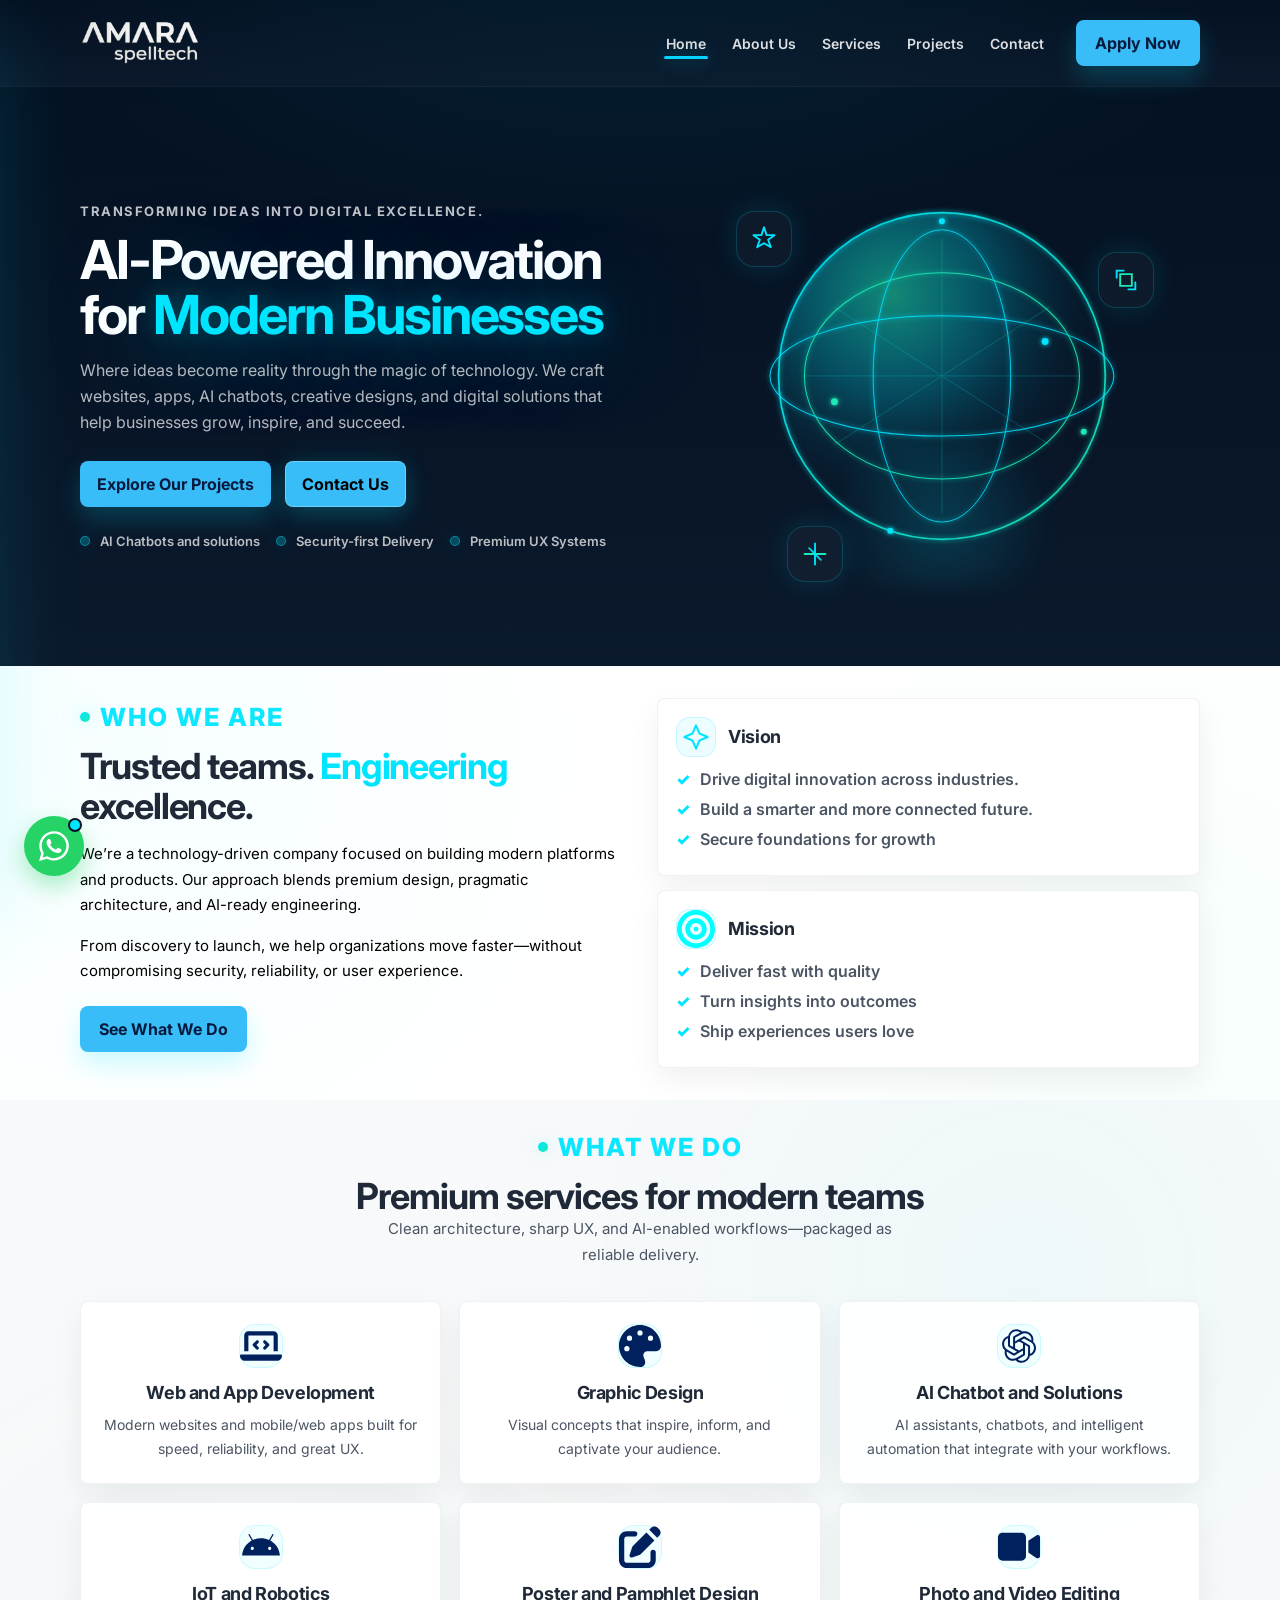
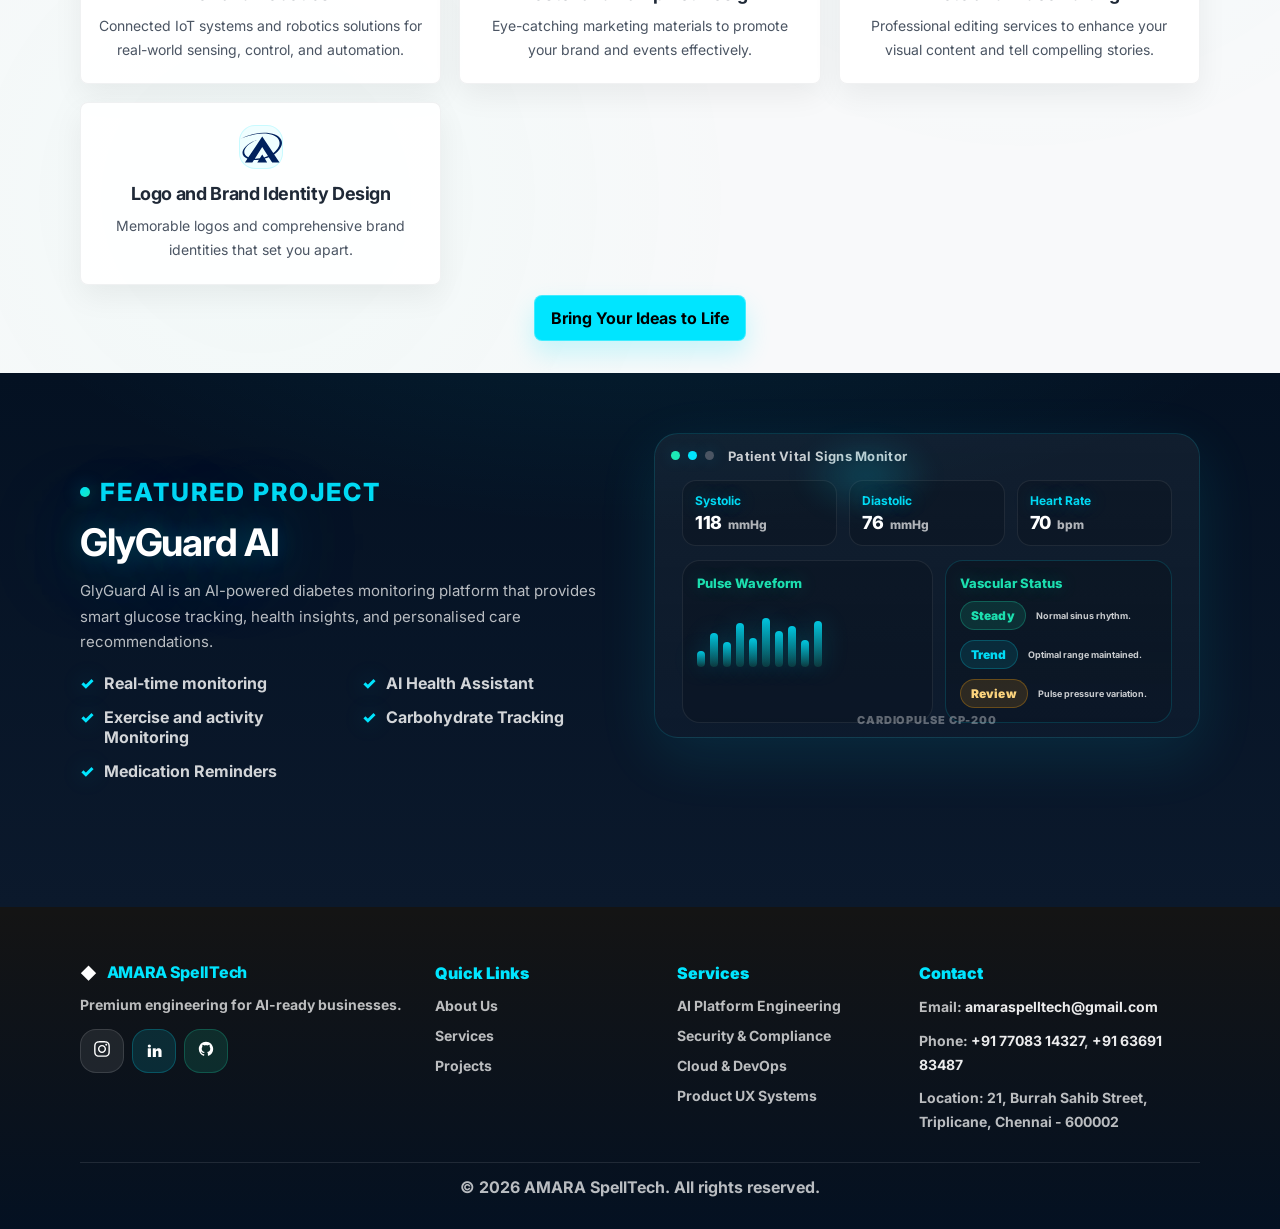
==== commit e4d1ff6f: "Add files via upload" ====
--- a/index.html
+++ b/index.html
@@ -24,7 +24,56 @@
   <link rel="preconnect" href="https://fonts.gstatic.com" crossorigin />
   <link href="https://fonts.googleapis.com/css2?family=Inter:wght@400;500;600;700;800&display=swap" rel="stylesheet" />
 
+  <!-- Font Awesome -->
+  <link rel="stylesheet" href="https://cdnjs.cloudflare.com/ajax/libs/font-awesome/6.5.1/css/all.min.css" />
+
   <link rel="stylesheet" href="./styles.css" />
+
+  <!-- Structured Data (JSON-LD) for SEO -->
+  <script type="application/ld+json">
+  {
+    "@context": "https://schema.org",
+    "@type": "ProfessionalService",
+    "name": "AMARA SpellTech",
+    "image": "https://amaraspelltech.com/logo.png",
+    "@id": "https://amaraspelltech.com/#organization",
+    "url": "https://amaraspelltech.com",
+    "telephone": "+916369183487",
+    "email": "amaraspelltech@gmail.com",
+    "priceRange": "$$",
+    "address": {
+      "@type": "PostalAddress",
+      "streetAddress": "21, Burrah Sahib Street, Triplicane",
+      "addressLocality": "Chennai",
+      "addressRegion": "Tamil Nadu",
+      "postalCode": "600002",
+      "addressCountry": "IN"
+    },
+    "geo": {
+      "@type": "GeoCoordinates",
+      "latitude": 13.0612,
+      "longitude": 80.2705
+    },
+    "founder": {
+      "@type": "Person",
+      "name": "Mohammed Suhail"
+    },
+    "sameAs": [
+      "https://www.instagram.com/a.m.a.r.a_spelltech",
+      "https://www.linkedin.com/in/mohammed-suhail-n-it-6683303a3",
+      "https://github.com/110124205032-sudo"
+    ],
+    "knowsAbout": [
+      "Web Development",
+      "Mobile App Development",
+      "AI Chatbots & Automation",
+      "Graphic Design",
+      "Poster and Pamphlet Design",
+      "IoT & Robotics",
+      "Brand Identity & Logo Design"
+    ]
+  }
+  </script>
 </head>
 
 <body>
@@ -330,8 +379,8 @@
           Project</div>
         <h2 class="section-title"
           style="text-shadow: 0 0 85px rgba(0, 229, 255, 0.55), 0 0 26px rgba(0, 229, 255, 0.24);">GlyGuard AI</h2>
-        <p class="body body--light">GlyGuard AI is an AI powered diabetes monitoring platform that provides smart
-          glucose tracking, health insights, and personalised care recommendation
+        <p class="body body--light">GlyGuard AI is an AI-powered diabetes monitoring platform that provides smart
+          glucose tracking, health insights, and personalised care recommendations.
         </p>
 
         <div class="bullet-grid" role="list" aria-label="Project benefits">
--- a/styles.css
+++ b/styles.css
@@ -350,6 +350,94 @@
   color: rgba(255, 255, 255, 0.6);
   font-size: 15px;
   line-height: 1.6;
+}
+
+/* ==========================================================================
+   Skills & Technical Proficiency Section
+   ========================================================================== */
+.skills-section {
+  position: relative;
+  padding: 60px 0;
+}
+
+.skills-grid {
+  display: grid;
+  grid-template-columns: repeat(auto-fit, minmax(250px, 1fr));
+  gap: 24px;
+  margin-top: 40px;
+}
+
+.skill-card {
+  background: rgba(8, 37, 56, 0.65);
+  border: 1px solid rgba(0, 229, 255, 0.18);
+  border-radius: 16px;
+  padding: 28px 24px;
+  display: flex;
+  flex-direction: column;
+  align-items: flex-start;
+  transition: all 0.3s cubic-bezier(0.16, 1, 0.3, 1);
+  backdrop-filter: blur(12px);
+  position: relative;
+  overflow: hidden;
+}
+
+.skill-card::before {
+  content: '';
+  position: absolute;
+  top: 0;
+  left: 0;
+  right: 0;
+  height: 2px;
+  background: linear-gradient(90deg, var(--cyan), var(--teal));
+  opacity: 0;
+  transition: opacity 0.3s ease;
+}
+
+.skill-card:hover {
+  transform: translateY(-6px);
+  border-color: rgba(0, 229, 255, 0.45);
+  box-shadow: 0 14px 32px rgba(0, 229, 255, 0.18);
+}
+
+.skill-card:hover::before {
+  opacity: 1;
+}
+
+.skill-icon-wrap {
+  width: 56px;
+  height: 56px;
+  border-radius: 14px;
+  background: linear-gradient(135deg, rgba(0, 229, 255, 0.14), rgba(29, 233, 182, 0.08));
+  border: 1px solid rgba(0, 229, 255, 0.3);
+  display: flex;
+  align-items: center;
+  justify-content: center;
+  margin-bottom: 20px;
+  box-shadow: 0 0 15px rgba(0, 229, 255, 0.15);
+  transition: transform 0.3s ease, box-shadow 0.3s ease;
+}
+
+.skill-card:hover .skill-icon-wrap {
+  transform: scale(1.08);
+  box-shadow: 0 0 22px rgba(0, 229, 255, 0.35);
+}
+
+.skill-icon-wrap i {
+  font-size: 26px;
+  color: var(--cyan);
+}
+
+.skill-title {
+  color: var(--white);
+  font-size: 18px;
+  font-weight: 700;
+  margin-bottom: 8px;
+}
+
+.skill-desc {
+  color: rgba(255, 255, 255, 0.68);
+  font-size: 14px;
+  line-height: 1.55;
 }
 
 .showcase-devices {
